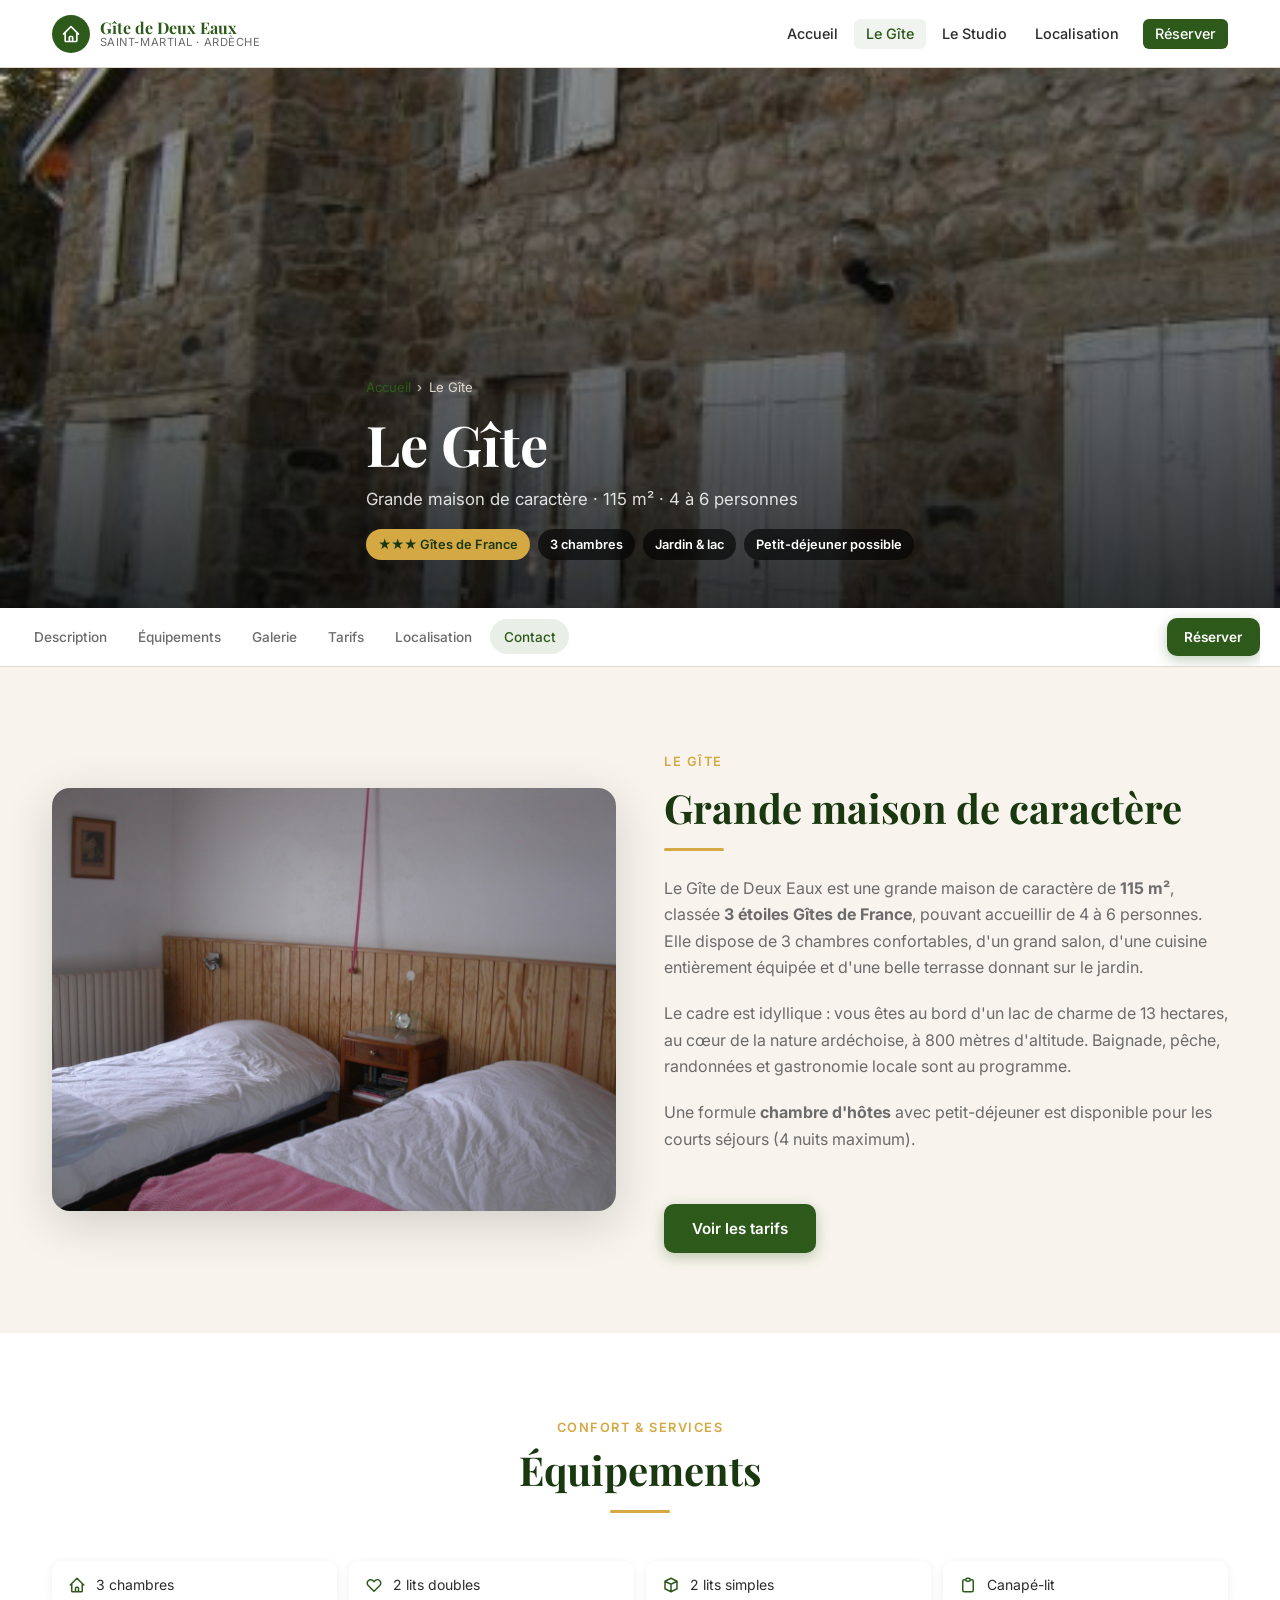
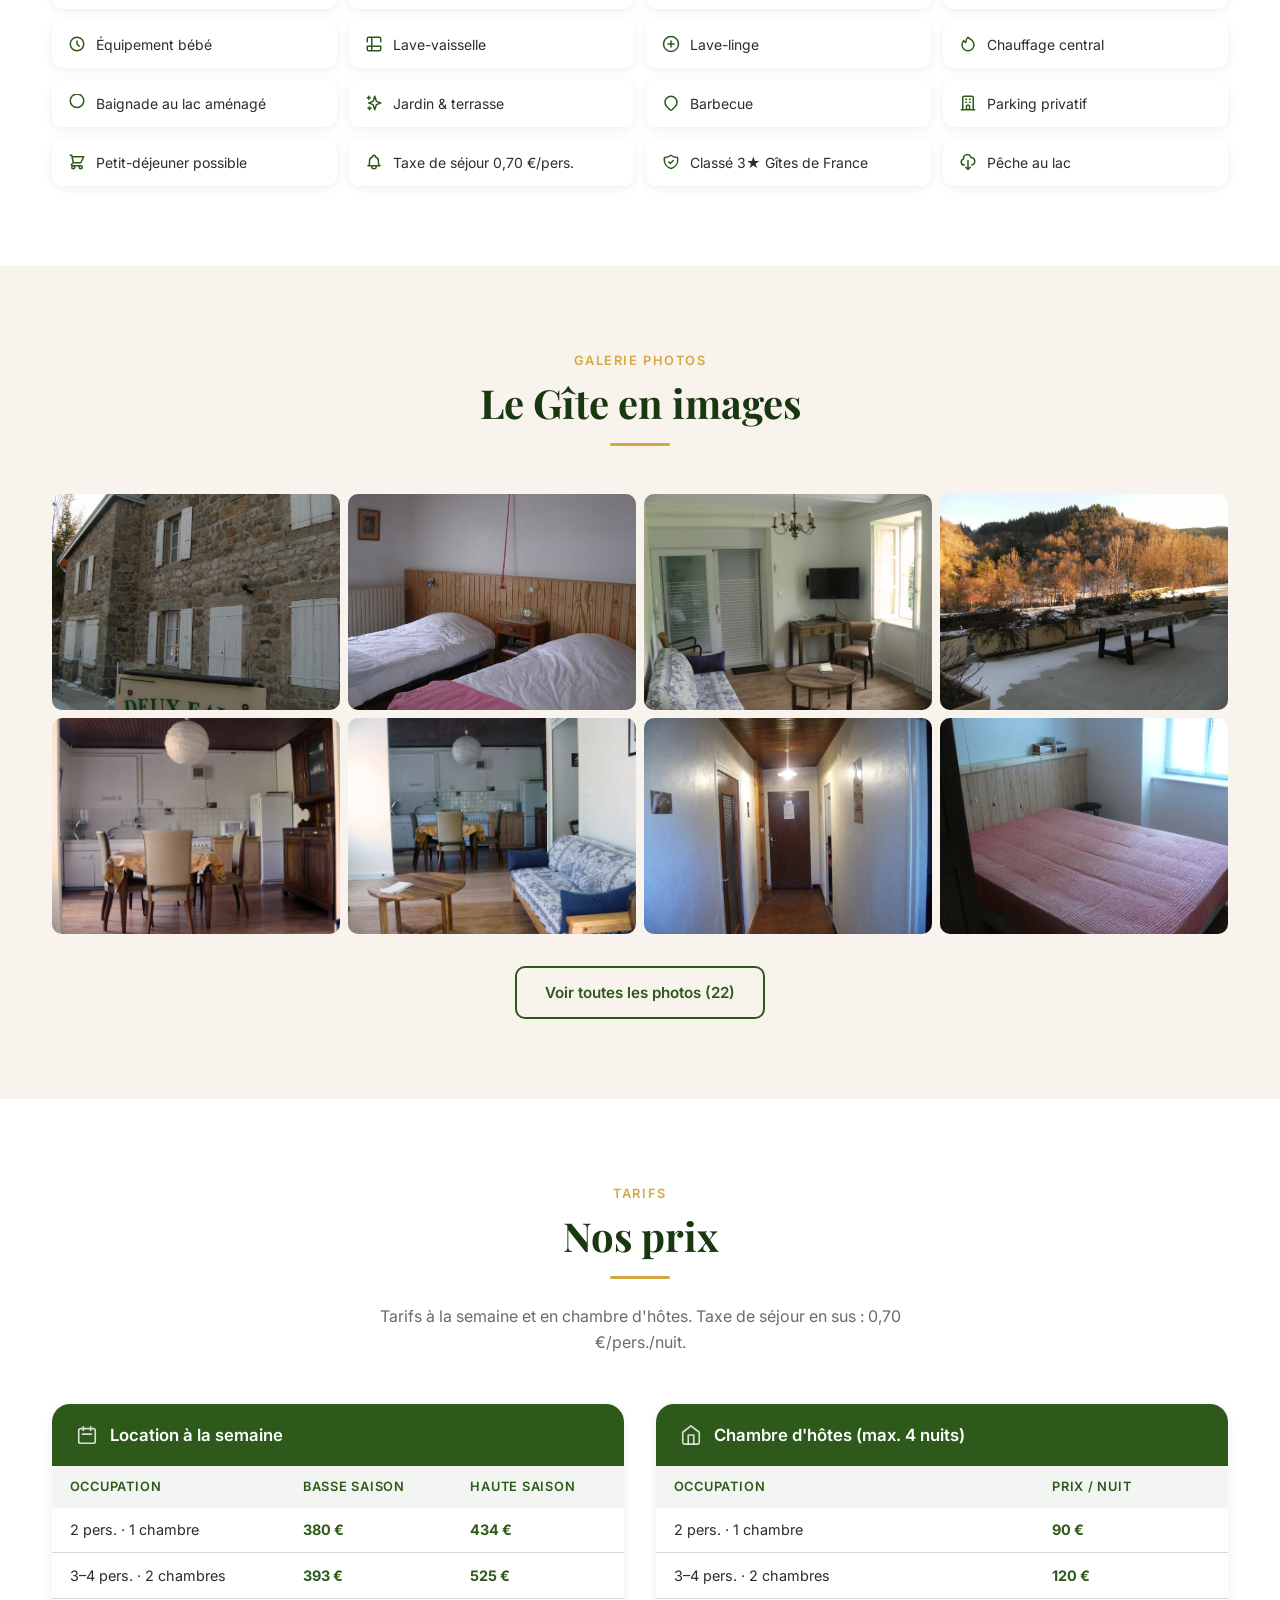
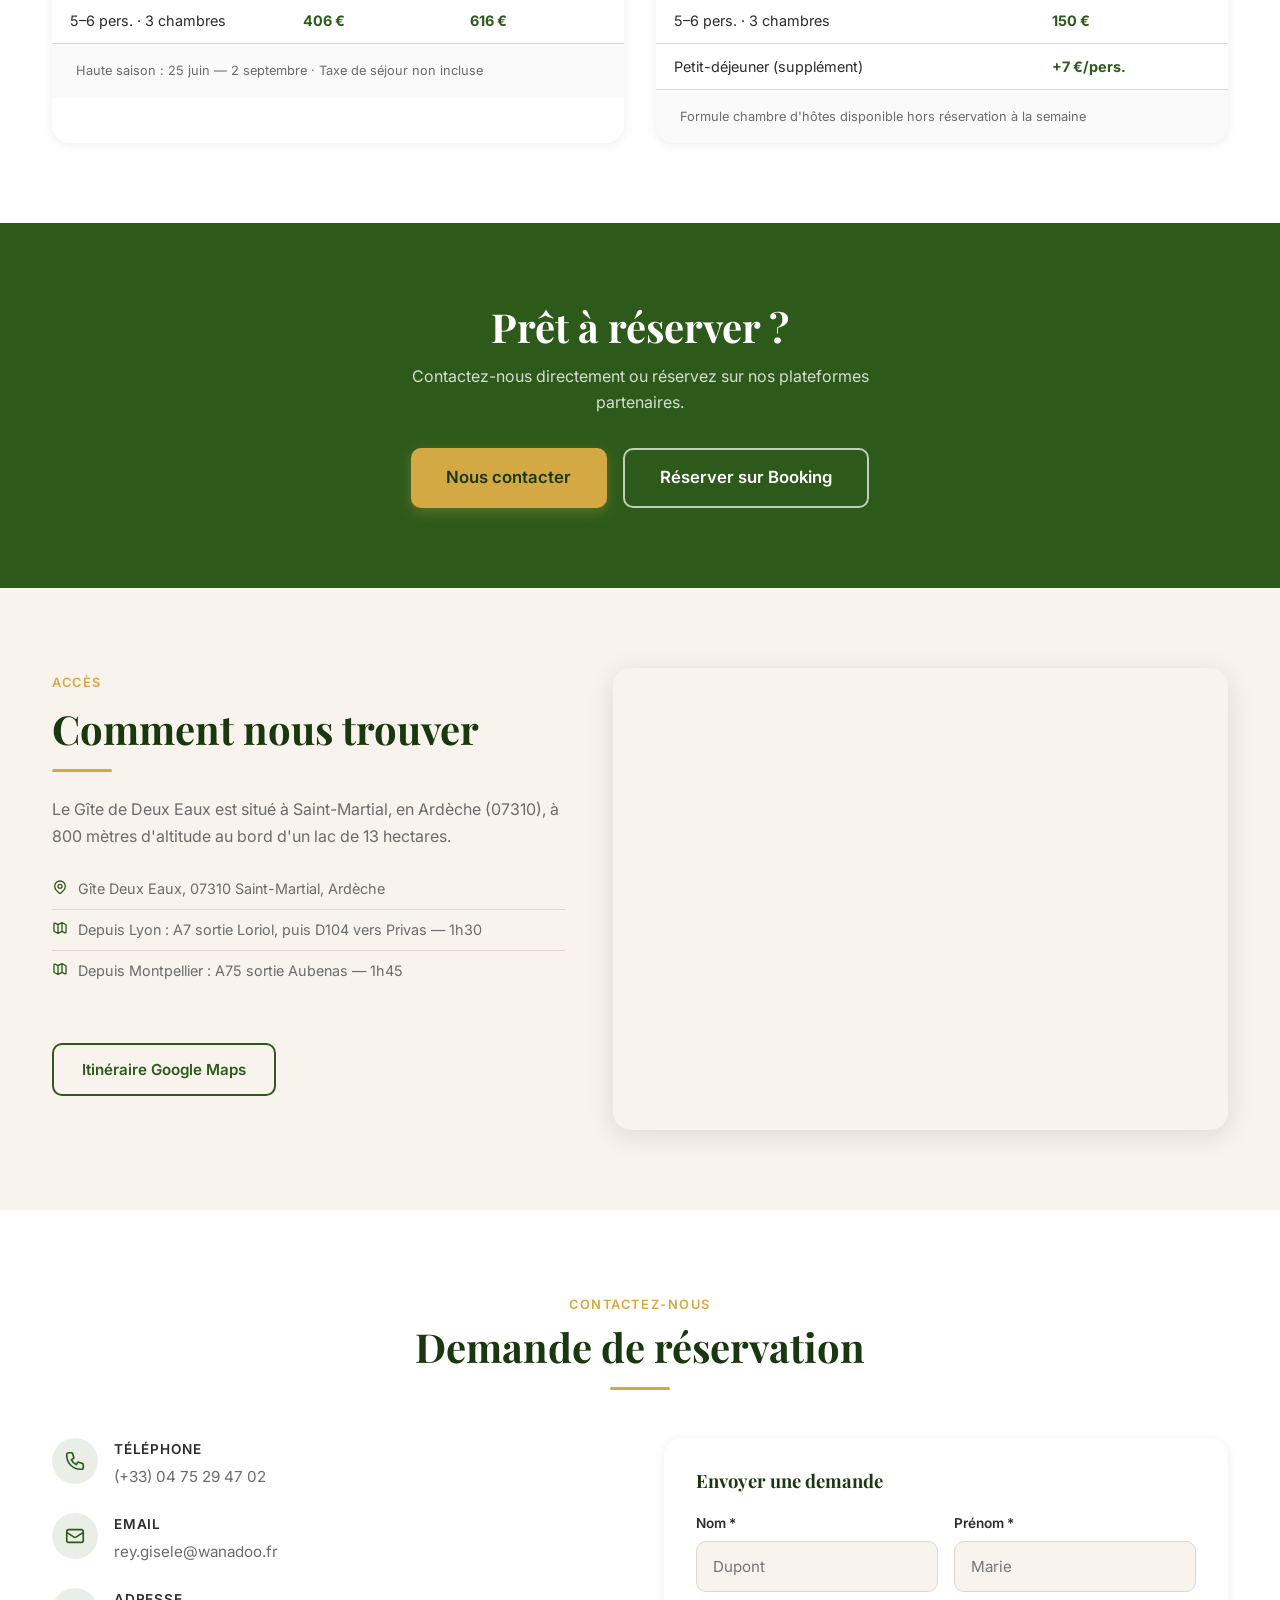
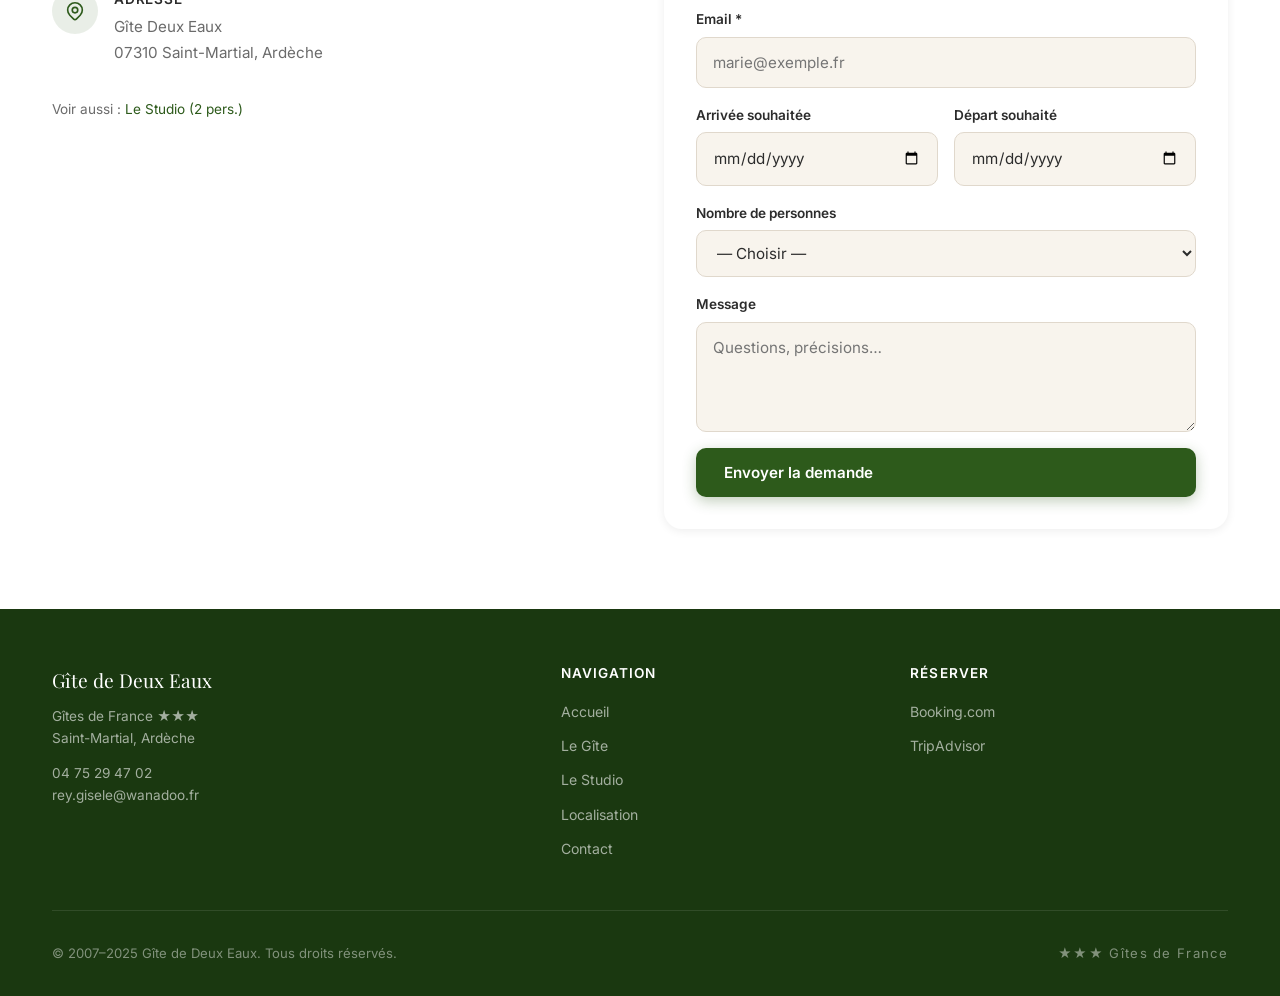
==== location-gite-ardeche-deux-eaux-maison.html @ cc35425b "ci" ====
<!DOCTYPE html>
<html lang="fr">
<head>
  <meta charset="UTF-8">
  <meta name="viewport" content="width=device-width, initial-scale=1.0">
  <title>Le Gîte — 115 m², 4 à 6 personnes · Gîte de Deux Eaux, Ardèche</title>
  <meta name="description" content="Gîte 3 étoiles de 115 m² pour 4 à 6 personnes à Saint-Martial en Ardèche. 3 chambres, cuisine équipée, jardin, lac idéal pour les loisirs. Location à la semaine ou en chambre d'hôtes.">
  <link rel="canonical" href="https://giteardeche-deuxeaux.com/location-gite-ardeche-deux-eaux-maison.html">
  <link rel="icon" href="gite.ico">

  <link rel="preconnect" href="https://fonts.googleapis.com">
  <link rel="preconnect" href="https://fonts.gstatic.com" crossorigin>
  <link href="https://fonts.googleapis.com/css2?family=Playfair+Display:ital,wght@0,400;0,700;1,400&family=Inter:wght@400;500;600&display=swap" rel="stylesheet">
  <link rel="stylesheet" href="css/main.css">

  <script async src="https://www.googletagmanager.com/gtag/js?id=UA-49040727-1"></script>
  <script>window.dataLayer=window.dataLayer||[];function gtag(){dataLayer.push(arguments);}gtag('js',new Date());gtag('config','UA-49040727-1');</script>
</head>
<body>

<!-- NAVIGATION -->
<nav class="nav" id="nav" role="navigation" aria-label="Navigation principale">
  <div class="container nav__inner">
    <a href="index.html" class="nav__logo" aria-label="Gîte de Deux Eaux — Accueil">
      <div class="nav__logo-mark" aria-hidden="true">
        <svg viewBox="0 0 24 24"><path d="M3 12l2-2m0 0l7-7 7 7M5 10v10a1 1 0 001 1h3m10-11l2 2m-2-2v10a1 1 0 01-1 1h-3m-6 0a1 1 0 001-1v-4a1 1 0 011-1h2a1 1 0 011 1v4a1 1 0 001 1m-6 0h6" stroke-linecap="round" stroke-linejoin="round"/></svg>
      </div>
      <div class="nav__logo-text">
        <span class="nav__logo-name">Gîte de Deux Eaux</span>
        <span class="nav__logo-sub">Saint-Martial · Ardèche</span>
      </div>
    </a>
    <ul class="nav__links" role="list">
      <li><a href="index.html">Accueil</a></li>
      <li><a href="location-gite-ardeche-deux-eaux-maison.html" class="active">Le Gîte</a></li>
      <li><a href="location-gite-ardeche-deux-eaux-studio.html">Le Studio</a></li>
      <li><a href="#localisation">Localisation</a></li>
      <li><a href="#contact" class="nav__book">Réserver</a></li>
    </ul>
    <button class="nav__burger" id="burger" aria-expanded="false" aria-controls="mobileMenu" aria-label="Ouvrir le menu">
      <span></span><span></span><span></span>
    </button>
  </div>
</nav>

<!-- Mobile menu -->
<div class="nav__mobile" id="mobileMenu" role="dialog" aria-label="Menu de navigation">
  <ul role="list">
    <li><a href="index.html">Accueil</a></li>
    <li><a href="location-gite-ardeche-deux-eaux-maison.html">Le Gîte (115 m²)</a></li>
    <li><a href="location-gite-ardeche-deux-eaux-studio.html">Le Studio (25 m²)</a></li>
    <li><a href="#localisation">Localisation</a></li>
    <li><a href="#contact" class="nav__book-mobile">Réserver / Contact</a></li>
  </ul>
</div>

<!-- HERO -->
<div class="prop-hero">
  <img src="img/maison/1.JPG" alt="Le Gîte de Deux Eaux — façade extérieure" width="1200" height="600">
  <div class="prop-hero__overlay">
    <div class="container prop-hero__content">
      <nav aria-label="Fil d'Ariane" class="breadcrumb">
        <a href="index.html">Accueil</a>
        <span aria-hidden="true">›</span>
        <span aria-current="page">Le Gîte</span>
      </nav>
      <h1>Le Gîte</h1>
      <p>Grande maison de caractère · 115 m² · 4 à 6 personnes</p>
      <div class="prop-hero__badges">
        <span class="tag tag--accent">&#x2605;&#x2605;&#x2605; Gîtes de France</span>
        <span class="tag">3 chambres</span>
        <span class="tag">Jardin &amp; lac</span>
        <span class="tag">Petit-déjeuner possible</span>
      </div>
    </div>
  </div>
</div>

<!-- PAGE NAV -->
<div class="page-nav-bar">
  <div class="container page-nav-bar__inner">
    <div class="page-nav-bar__links">
      <a href="#description">Description</a>
      <a href="#equipements">Équipements</a>
      <a href="#galerie">Galerie</a>
      <a href="#tarifs">Tarifs</a>
      <a href="#localisation">Localisation</a>
      <a href="#contact">Contact</a>
    </div>
    <a href="https://www.booking.com/hotel/fr/gite-deux-eaux.fr.html"
       target="_blank" rel="noopener noreferrer"
       class="btn btn--primary btn--sm" style="flex-shrink:0">Réserver</a>
  </div>
</div>

<!-- DESCRIPTION -->
<section class="section" id="description">
  <div class="container">
    <div class="intro__grid">
      <div class="intro__image fade-up">
        <img src="img/maison/2.JPG" alt="Salon du gîte" loading="lazy" width="600" height="450">
      </div>
      <div class="intro__text fade-up">
        <span class="eyebrow">Le Gîte</span>
        <h2>Grande maison de caractère</h2>
        <div class="separator"></div>
        <p>Le Gîte de Deux Eaux est une grande maison de caractère de <strong>115 m²</strong>, classée <strong>3 étoiles Gîtes de France</strong>, pouvant accueillir de 4 à 6 personnes. Elle dispose de 3 chambres confortables, d'un grand salon, d'une cuisine entièrement équipée et d'une belle terrasse donnant sur le jardin.</p>
        <p>Le cadre est idyllique : vous êtes au bord d'un lac de charme de 13 hectares, au cœur de la nature ardéchoise, à 800 mètres d'altitude. Baignade, pêche, randonnées et gastronomie locale sont au programme.</p>
        <p>Une formule <strong>chambre d'hôtes</strong> avec petit-déjeuner est disponible pour les courts séjours (4 nuits maximum).</p>
        <a href="#tarifs" class="btn btn--primary mt-md">Voir les tarifs</a>
      </div>
    </div>
  </div>
</section>

<!-- ÉQUIPEMENTS -->
<section class="section section--alt" id="equipements">
  <div class="container">
    <div class="section__header fade-up">
      <span class="eyebrow">Confort &amp; services</span>
      <h2>Équipements</h2>
      <div class="separator separator--center"></div>
    </div>

    <div class="amenities__grid">
      <div class="amenity fade-up">
        <svg viewBox="0 0 24 24"><path d="M3 12l2-2m0 0l7-7 7 7M5 10v10a1 1 0 001 1h3m10-11l2 2m-2-2v10a1 1 0 01-1 1h-3m-6 0a1 1 0 001-1v-4a1 1 0 011-1h2a1 1 0 011 1v4a1 1 0 001 1m-6 0h6" stroke-linecap="round" stroke-linejoin="round"/></svg>
        3 chambres
      </div>
      <div class="amenity fade-up">
        <svg viewBox="0 0 24 24"><path d="M4.318 6.318a4.5 4.5 0 000 6.364L12 20.364l7.682-7.682a4.5 4.5 0 00-6.364-6.364L12 7.636l-1.318-1.318a4.5 4.5 0 00-6.364 0z" stroke-linecap="round" stroke-linejoin="round"/></svg>
        2 lits doubles
      </div>
      <div class="amenity fade-up">
        <svg viewBox="0 0 24 24"><path d="M20 7l-8-4-8 4m16 0l-8 4m8-4v10l-8 4m0-10L4 7m8 4v10M4 7v10l8 4" stroke-linecap="round" stroke-linejoin="round"/></svg>
        2 lits simples
      </div>
      <div class="amenity fade-up">
        <svg viewBox="0 0 24 24"><path d="M9 5H7a2 2 0 00-2 2v12a2 2 0 002 2h10a2 2 0 002-2V7a2 2 0 00-2-2h-2M9 5a2 2 0 002 2h2a2 2 0 002-2M9 5a2 2 0 012-2h2a2 2 0 012 2" stroke-linecap="round" stroke-linejoin="round"/></svg>
        Canapé-lit
      </div>
      <div class="amenity fade-up">
        <svg viewBox="0 0 24 24"><path d="M12 8v4l3 3m6-3a9 9 0 11-18 0 9 9 0 0118 0z" stroke-linecap="round" stroke-linejoin="round"/></svg>
        Équipement bébé
      </div>
      <div class="amenity fade-up">
        <svg viewBox="0 0 24 24"><path d="M9 3H5a2 2 0 00-2 2v4m6-6h10a2 2 0 012 2v4M9 3v18m0 0h10a2 2 0 002-2v-4M9 21H5a2 2 0 01-2-2v-4m0 0h18" stroke-linecap="round" stroke-linejoin="round"/></svg>
        Lave-vaisselle
      </div>
      <div class="amenity fade-up">
        <svg viewBox="0 0 24 24"><circle cx="12" cy="12" r="10" stroke-linecap="round" stroke-linejoin="round"/><path d="M8 12h8M12 8v8" stroke-linecap="round" stroke-linejoin="round"/></svg>
        Lave-linge
      </div>
      <div class="amenity fade-up">
        <svg viewBox="0 0 24 24"><path d="M17.657 18.657A8 8 0 016.343 7.343S7 9 9 10c0-2 .5-5 2.986-7C14 5 16.09 5.777 17.656 7.343A7.975 7.975 0 0120 13a7.975 7.975 0 01-2.343 5.657z" stroke-linecap="round" stroke-linejoin="round"/></svg>
        Chauffage central
      </div>
      <div class="amenity fade-up">
        <svg viewBox="0 0 24 24"><path d="M3 9a9 9 0 0118 0M3 9c0 5 4 9 9 9s9-4 9-9" stroke-linecap="round" stroke-linejoin="round"/></svg>
        Baignade au lac aménagé
      </div>
      <div class="amenity fade-up">
        <svg viewBox="0 0 24 24"><path d="M5 3v4M3 5h4M6 17v4m-2-2h4m5-16l2.286 6.857L21 12l-5.714 2.143L13 21l-2.286-6.857L5 12l5.714-2.143L13 3z" stroke-linecap="round" stroke-linejoin="round"/></svg>
        Jardin &amp; terrasse
      </div>
      <div class="amenity fade-up">
        <svg viewBox="0 0 24 24"><path d="M17.657 16.657L13.414 20.9a1.998 1.998 0 01-2.827 0l-4.244-4.243a8 8 0 1111.314 0z" stroke-linecap="round" stroke-linejoin="round"/></svg>
        Barbecue
      </div>
      <div class="amenity fade-up">
        <svg viewBox="0 0 24 24"><path d="M19 21V5a2 2 0 00-2-2H7a2 2 0 00-2 2v16m14 0h2m-2 0h-5m-9 0H3m2 0h5M9 7h1m-1 4h1m4-4h1m-1 4h1m-5 10v-5a1 1 0 011-1h2a1 1 0 011 1v5m-4 0h4" stroke-linecap="round" stroke-linejoin="round"/></svg>
        Parking privatif
      </div>
      <div class="amenity fade-up">
        <svg viewBox="0 0 24 24"><path d="M3 3h2l.4 2M7 13h10l4-8H5.4M7 13L5.4 5M7 13l-2.293 2.293c-.63.63-.184 1.707.707 1.707H17m0 0a2 2 0 100 4 2 2 0 000-4zm-8 2a2 2 0 11-4 0 2 2 0 014 0z" stroke-linecap="round" stroke-linejoin="round"/></svg>
        Petit-déjeuner possible
      </div>
      <div class="amenity fade-up">
        <svg viewBox="0 0 24 24"><path d="M15 17h5l-1.405-1.405A2.032 2.032 0 0118 14.158V11a6.002 6.002 0 00-4-5.659V5a2 2 0 10-4 0v.341C7.67 6.165 6 8.388 6 11v3.159c0 .538-.214 1.055-.595 1.436L4 17h5m6 0v1a3 3 0 11-6 0v-1m6 0H9" stroke-linecap="round" stroke-linejoin="round"/></svg>
        Taxe de séjour 0,70 €/pers.
      </div>
      <div class="amenity fade-up">
        <svg viewBox="0 0 24 24"><path d="M9 12l2 2 4-4m5.618-4.016A11.955 11.955 0 0112 2.944a11.955 11.955 0 01-8.618 3.04A12.02 12.02 0 003 9c0 5.591 3.824 10.29 9 11.622 5.176-1.332 9-6.03 9-11.622 0-1.042-.133-2.052-.382-3.016z" stroke-linecap="round" stroke-linejoin="round"/></svg>
        Classé 3&#x2605; Gîtes de France
      </div>
      <div class="amenity fade-up">
        <svg viewBox="0 0 24 24"><path d="M7 16a4 4 0 01-.88-7.903A5 5 0 1115.9 6L16 6a5 5 0 011 9.9M9 19l3 3m0 0l3-3m-3 3V10" stroke-linecap="round" stroke-linejoin="round"/></svg>
        Pêche au lac
      </div>
    </div>
  </div>
</section>

<!-- GALERIE -->
<section class="section" id="galerie">
  <div class="container">
    <div class="section__header fade-up">
      <span class="eyebrow">Galerie photos</span>
      <h2>Le Gîte en images</h2>
      <div class="separator separator--center"></div>
    </div>

    <div class="gallery__grid">
      <div class="gallery__item fade-up" data-full="img/maison/1.JPG">
        <img src="img/maison/1.JPG" alt="Façade extérieure du gîte" loading="lazy" width="400" height="300">
        <div class="gallery__item-icon"><svg viewBox="0 0 24 24"><path d="M21 21l-6-6m2-5a7 7 0 11-14 0 7 7 0 0114 0zM10 7v3m0 0v3m0-3h3m-3 0H7" stroke-linecap="round" stroke-linejoin="round"/></svg></div>
      </div>
      <div class="gallery__item fade-up" data-full="img/maison/2.JPG">
        <img src="img/maison/2.JPG" alt="Salon principal" loading="lazy" width="400" height="300">
        <div class="gallery__item-icon"><svg viewBox="0 0 24 24"><path d="M21 21l-6-6m2-5a7 7 0 11-14 0 7 7 0 0114 0zM10 7v3m0 0v3m0-3h3m-3 0H7" stroke-linecap="round" stroke-linejoin="round"/></svg></div>
      </div>
      <div class="gallery__item fade-up" data-full="img/maison/3.JPG">
        <img src="img/maison/3.JPG" alt="Cuisine équipée" loading="lazy" width="400" height="300">
        <div class="gallery__item-icon"><svg viewBox="0 0 24 24"><path d="M21 21l-6-6m2-5a7 7 0 11-14 0 7 7 0 0114 0zM10 7v3m0 0v3m0-3h3m-3 0H7" stroke-linecap="round" stroke-linejoin="round"/></svg></div>
      </div>
      <div class="gallery__item fade-up" data-full="img/maison/4.JPG">
        <img src="img/maison/4.JPG" alt="Chambre double" loading="lazy" width="400" height="300">
        <div class="gallery__item-icon"><svg viewBox="0 0 24 24"><path d="M21 21l-6-6m2-5a7 7 0 11-14 0 7 7 0 0114 0zM10 7v3m0 0v3m0-3h3m-3 0H7" stroke-linecap="round" stroke-linejoin="round"/></svg></div>
      </div>
      <div class="gallery__item fade-up" data-full="img/maison/5.JPG">
        <img src="img/maison/5.JPG" alt="Salle de bain" loading="lazy" width="400" height="300">
        <div class="gallery__item-icon"><svg viewBox="0 0 24 24"><path d="M21 21l-6-6m2-5a7 7 0 11-14 0 7 7 0 0114 0zM10 7v3m0 0v3m0-3h3m-3 0H7" stroke-linecap="round" stroke-linejoin="round"/></svg></div>
      </div>
      <div class="gallery__item fade-up" data-full="img/maison/6.JPG">
        <img src="img/maison/6.JPG" alt="Terrasse et jardin" loading="lazy" width="400" height="300">
        <div class="gallery__item-icon"><svg viewBox="0 0 24 24"><path d="M21 21l-6-6m2-5a7 7 0 11-14 0 7 7 0 0114 0zM10 7v3m0 0v3m0-3h3m-3 0H7" stroke-linecap="round" stroke-linejoin="round"/></svg></div>
      </div>
      <div class="gallery__item fade-up" data-full="img/maison/7.JPG">
        <img src="img/maison/7.JPG" alt="Vue du lac depuis le gîte" loading="lazy" width="400" height="300">
        <div class="gallery__item-icon"><svg viewBox="0 0 24 24"><path d="M21 21l-6-6m2-5a7 7 0 11-14 0 7 7 0 0114 0zM10 7v3m0 0v3m0-3h3m-3 0H7" stroke-linecap="round" stroke-linejoin="round"/></svg></div>
      </div>
      <div class="gallery__item fade-up" data-full="img/maison/8.JPG">
        <img src="img/maison/8.JPG" alt="Chambre enfants" loading="lazy" width="400" height="300">
        <div class="gallery__item-icon"><svg viewBox="0 0 24 24"><path d="M21 21l-6-6m2-5a7 7 0 11-14 0 7 7 0 0114 0zM10 7v3m0 0v3m0-3h3m-3 0H7" stroke-linecap="round" stroke-linejoin="round"/></svg></div>
      </div>

      <!-- Photos supplémentaires (masquées au départ) -->
      <div class="gallery__hidden">
        <div class="gallery__item" data-full="img/maison/9.JPG">
          <img src="img/maison/9.JPG" alt="Gîte vue arrière" loading="lazy" width="400" height="300">
          <div class="gallery__item-icon"><svg viewBox="0 0 24 24"><path d="M21 21l-6-6m2-5a7 7 0 11-14 0 7 7 0 0114 0zM10 7v3m0 0v3m0-3h3m-3 0H7" stroke-linecap="round" stroke-linejoin="round"/></svg></div>
        </div>
        <div class="gallery__item" data-full="img/maison/10.JPG">
          <img src="img/maison/10.JPG" alt="Entrée du gîte" loading="lazy" width="400" height="300">
          <div class="gallery__item-icon"><svg viewBox="0 0 24 24"><path d="M21 21l-6-6m2-5a7 7 0 11-14 0 7 7 0 0114 0zM10 7v3m0 0v3m0-3h3m-3 0H7" stroke-linecap="round" stroke-linejoin="round"/></svg></div>
        </div>
        <div class="gallery__item" data-full="img/maison/11.JPG">
          <img src="img/maison/11.JPG" alt="Jardin" loading="lazy" width="400" height="300">
          <div class="gallery__item-icon"><svg viewBox="0 0 24 24"><path d="M21 21l-6-6m2-5a7 7 0 11-14 0 7 7 0 0114 0zM10 7v3m0 0v3m0-3h3m-3 0H7" stroke-linecap="round" stroke-linejoin="round"/></svg></div>
        </div>
        <div class="gallery__item" data-full="img/maison/12.JPG">
          <img src="img/maison/12.JPG" alt="Lac privé" loading="lazy" width="400" height="300">
          <div class="gallery__item-icon"><svg viewBox="0 0 24 24"><path d="M21 21l-6-6m2-5a7 7 0 11-14 0 7 7 0 0114 0zM10 7v3m0 0v3m0-3h3m-3 0H7" stroke-linecap="round" stroke-linejoin="round"/></svg></div>
        </div>
        <div class="gallery__item" data-full="img/maison/13.JPG">
          <img src="img/maison/13.JPG" alt="Vue panoramique" loading="lazy" width="400" height="300">
          <div class="gallery__item-icon"><svg viewBox="0 0 24 24"><path d="M21 21l-6-6m2-5a7 7 0 11-14 0 7 7 0 0114 0zM10 7v3m0 0v3m0-3h3m-3 0H7" stroke-linecap="round" stroke-linejoin="round"/></svg></div>
        </div>
        <div class="gallery__item" data-full="img/maison/14.JPG">
          <img src="img/maison/14.JPG" alt="Barbecue" loading="lazy" width="400" height="300">
          <div class="gallery__item-icon"><svg viewBox="0 0 24 24"><path d="M21 21l-6-6m2-5a7 7 0 11-14 0 7 7 0 0114 0zM10 7v3m0 0v3m0-3h3m-3 0H7" stroke-linecap="round" stroke-linejoin="round"/></svg></div>
        </div>
      </div>
    </div>

    <div class="gallery__more">
      <button id="galleryMore" class="btn btn--outline-dark">Voir toutes les photos (22)</button>
    </div>
  </div>
</section>

<!-- Lightbox -->
<div class="lightbox" id="lightbox" role="dialog" aria-modal="true" aria-label="Galerie photos">
  <div class="lightbox__inner">
    <img class="lightbox__img" src="" alt="" width="900" height="600">
    <p class="lightbox__caption"></p>
  </div>
  <button class="lightbox__close" aria-label="Fermer">
    <svg viewBox="0 0 24 24"><path d="M6 18L18 6M6 6l12 12" stroke-linecap="round" stroke-linejoin="round"/></svg>
  </button>
  <button class="lightbox__prev" aria-label="Photo précédente">
    <svg viewBox="0 0 24 24"><path d="M15 19l-7-7 7-7" stroke-linecap="round" stroke-linejoin="round"/></svg>
  </button>
  <button class="lightbox__next" aria-label="Photo suivante">
    <svg viewBox="0 0 24 24"><path d="M9 5l7 7-7 7" stroke-linecap="round" stroke-linejoin="round"/></svg>
  </button>
</div>

<!-- TARIFS -->
<section class="section section--alt" id="tarifs">
  <div class="container">
    <div class="section__header fade-up">
      <span class="eyebrow">Tarifs</span>
      <h2>Nos prix</h2>
      <div class="separator separator--center"></div>
      <p>Tarifs à la semaine et en chambre d'hôtes. Taxe de séjour en sus : 0,70 €/pers./nuit.</p>
    </div>

    <div class="pricing__wrap">

      <!-- Location semaine -->
      <div class="pricing-card fade-up">
        <div class="pricing-card__header">
          <svg viewBox="0 0 24 24"><path d="M8 7V3m8 4V3m-9 8h10M5 21h14a2 2 0 002-2V7a2 2 0 00-2-2H5a2 2 0 00-2 2v12a2 2 0 002 2z" stroke-linecap="round" stroke-linejoin="round"/></svg>
          <h3>Location à la semaine</h3>
        </div>
        <table class="pricing-card__table">
          <thead>
            <tr>
              <th>Occupation</th>
              <th>Basse saison</th>
              <th>Haute saison</th>
            </tr>
          </thead>
          <tbody>
            <tr>
              <td>2 pers. · 1 chambre</td>
              <td class="price">380 €</td>
              <td class="price">434 €</td>
            </tr>
            <tr>
              <td>3–4 pers. · 2 chambres</td>
              <td class="price">393 €</td>
              <td class="price">525 €</td>
            </tr>
            <tr>
              <td>5–6 pers. · 3 chambres</td>
              <td class="price">406 €</td>
              <td class="price">616 €</td>
            </tr>
          </tbody>
        </table>
        <p class="pricing-note">
          Haute saison : 25 juin — 2 septembre · Taxe de séjour non incluse
        </p>
      </div>

      <!-- Chambre d'hôtes -->
      <div class="pricing-card fade-up">
        <div class="pricing-card__header">
          <svg viewBox="0 0 24 24"><path d="M3 9l9-7 9 7v11a2 2 0 01-2 2H5a2 2 0 01-2-2V9z" stroke-linecap="round" stroke-linejoin="round"/><polyline points="9 22 9 12 15 12 15 22" stroke-linecap="round" stroke-linejoin="round"/></svg>
          <h3>Chambre d'hôtes (max. 4 nuits)</h3>
        </div>
        <table class="pricing-card__table">
          <thead>
            <tr>
              <th>Occupation</th>
              <th>Prix / nuit</th>
            </tr>
          </thead>
          <tbody>
            <tr>
              <td>2 pers. · 1 chambre</td>
              <td class="price">90 €</td>
            </tr>
            <tr>
              <td>3–4 pers. · 2 chambres</td>
              <td class="price">120 €</td>
            </tr>
            <tr>
              <td>5–6 pers. · 3 chambres</td>
              <td class="price">150 €</td>
            </tr>
            <tr>
              <td>Petit-déjeuner (supplément)</td>
              <td class="price">+7 €/pers.</td>
            </tr>
          </tbody>
        </table>
        <p class="pricing-note">
          Formule chambre d'hôtes disponible hors réservation à la semaine
        </p>
      </div>
    </div>
  </div>
</section>

<!-- BOOKING CTA -->
<div class="booking-cta">
  <div class="container">
    <h2>Prêt à réserver ?</h2>
    <p>Contactez-nous directement ou réservez sur nos plateformes partenaires.</p>
    <div class="booking-cta__actions">
      <a href="#contact" class="btn btn--accent btn--lg">Nous contacter</a>
      <a href="https://www.booking.com/hotel/fr/gite-deux-eaux.fr.html"
         target="_blank" rel="noopener noreferrer" class="btn btn--outline btn--lg">Réserver sur Booking</a>
    </div>
  </div>
</div>

<!-- LOCALISATION -->
<section class="section" id="localisation">
  <div class="container">
    <div class="location__grid">
      <div class="location__info fade-up">
        <span class="eyebrow">Accès</span>
        <h2>Comment nous trouver</h2>
        <div class="separator"></div>
        <p>Le Gîte de Deux Eaux est situé à Saint-Martial, en Ardèche (07310), à 800 mètres d'altitude au bord d'un lac de 13 hectares.</p>
        <ul class="location__list">
          <li>
            <svg viewBox="0 0 24 24"><path d="M17.657 16.657L13.414 20.9a1.998 1.998 0 01-2.827 0l-4.244-4.243a8 8 0 1111.314 0z" stroke-linecap="round" stroke-linejoin="round"/><path d="M15 11a3 3 0 11-6 0 3 3 0 016 0z" stroke-linecap="round" stroke-linejoin="round"/></svg>
            Gîte Deux Eaux, 07310 Saint-Martial, Ardèche
          </li>
          <li>
            <svg viewBox="0 0 24 24"><path d="M9 20l-5.447-2.724A1 1 0 013 16.382V5.618a1 1 0 011.447-.894L9 7m0 13l6-3m-6 3V7m6 10l4.553 2.276A1 1 0 0021 18.382V7.618a1 1 0 00-.553-.894L15 4m0 13V4m0 0L9 7" stroke-linecap="round" stroke-linejoin="round"/></svg>
            Depuis Lyon : A7 sortie Loriol, puis D104 vers Privas — 1h30
          </li>
          <li>
            <svg viewBox="0 0 24 24"><path d="M9 20l-5.447-2.724A1 1 0 013 16.382V5.618a1 1 0 011.447-.894L9 7m0 13l6-3m-6 3V7m6 10l4.553 2.276A1 1 0 0021 18.382V7.618a1 1 0 00-.553-.894L15 4m0 13V4m0 0L9 7" stroke-linecap="round" stroke-linejoin="round"/></svg>
            Depuis Montpellier : A75 sortie Aubenas — 1h45
          </li>
        </ul>
        <a href="https://www.google.fr/maps/place/Gite+Deux+eaux/@44.876793,4.299393,17z"
           target="_blank" rel="noopener noreferrer" class="btn btn--outline-dark mt-md">
          Itinéraire Google Maps
        </a>
      </div>
      <div class="location__map-wrap fade-up">
        <iframe
          title="Localisation Gîte de Deux Eaux"
          src="https://www.google.com/maps/embed?pb=!1m18!1m12!1m3!1d1400!2d4.299393!3d44.876793!2m3!1f0!2f0!3f0!3m2!1i1024!2i768!4f13.1!3m3!1m2!1s0x0%3A0x0!2sSaint-Martial!5e0!3m2!1sfr!2sfr!4v1"
          allowfullscreen loading="lazy" referrerpolicy="no-referrer-when-downgrade">
        </iframe>
      </div>
    </div>
  </div>
</section>

<!-- CONTACT -->
<section class="section section--alt" id="contact">
  <div class="container">
    <div class="section__header fade-up">
      <span class="eyebrow">Contactez-nous</span>
      <h2>Demande de réservation</h2>
      <div class="separator separator--center"></div>
    </div>
    <div class="contact__grid">
      <div class="contact-info fade-up">
        <div class="contact-item">
          <div class="contact-item__icon">
            <svg viewBox="0 0 24 24"><path d="M3 5a2 2 0 012-2h3.28a1 1 0 01.948.684l1.498 4.493a1 1 0 01-.502 1.21l-2.257 1.13a11.042 11.042 0 005.516 5.516l1.13-2.257a1 1 0 011.21-.502l4.493 1.498a1 1 0 01.684.949V19a2 2 0 01-2 2h-1C9.716 21 3 14.284 3 6V5z" stroke-linecap="round" stroke-linejoin="round"/></svg>
          </div>
          <div class="contact-item__text">
            <strong>Téléphone</strong>
            <a href="tel:+33475294702">(+33) 04 75 29 47 02</a>
          </div>
        </div>
        <div class="contact-item">
          <div class="contact-item__icon">
            <svg viewBox="0 0 24 24"><path d="M3 8l7.89 5.26a2 2 0 002.22 0L21 8M5 19h14a2 2 0 002-2V7a2 2 0 00-2-2H5a2 2 0 00-2 2v10a2 2 0 002 2z" stroke-linecap="round" stroke-linejoin="round"/></svg>
          </div>
          <div class="contact-item__text">
            <strong>Email</strong>
            <a href="mailto:rey.gisele@wanadoo.fr">rey.gisele@wanadoo.fr</a>
          </div>
        </div>
        <div class="contact-item">
          <div class="contact-item__icon">
            <svg viewBox="0 0 24 24"><path d="M17.657 16.657L13.414 20.9a1.998 1.998 0 01-2.827 0l-4.244-4.243a8 8 0 1111.314 0z" stroke-linecap="round" stroke-linejoin="round"/><path d="M15 11a3 3 0 11-6 0 3 3 0 016 0z" stroke-linecap="round" stroke-linejoin="round"/></svg>
          </div>
          <div class="contact-item__text">
            <strong>Adresse</strong>
            <span>Gîte Deux Eaux<br>07310 Saint-Martial, Ardèche</span>
          </div>
        </div>
        <p style="font-size:.85rem; color:var(--c-text-muted); margin-top:.5rem">
          Voir aussi : <a href="location-gite-ardeche-deux-eaux-studio.html" style="color:var(--c-primary)">Le Studio (2 pers.)</a>
        </p>
      </div>
      <div class="contact-form fade-up">
        <h3>Envoyer une demande</h3>
        <form id="contactForm" action="mailto:rey.gisele@wanadoo.fr" novalidate>
          <div class="form-row form-row--2">
            <div class="form-group">
              <label for="nom">Nom *</label>
              <input type="text" id="nom" name="nom" required autocomplete="family-name" placeholder="Dupont">
            </div>
            <div class="form-group">
              <label for="prenom">Prénom *</label>
              <input type="text" id="prenom" name="prenom" required autocomplete="given-name" placeholder="Marie">
            </div>
          </div>
          <div class="form-row">
            <div class="form-group">
              <label for="email">Email *</label>
              <input type="email" id="email" name="email" required autocomplete="email" placeholder="marie@exemple.fr">
            </div>
          </div>
          <div class="form-row form-row--2">
            <div class="form-group">
              <label for="arrivee">Arrivée souhaitée</label>
              <input type="date" id="arrivee" name="arrivee">
            </div>
            <div class="form-group">
              <label for="depart">Départ souhaité</label>
              <input type="date" id="depart" name="depart">
            </div>
          </div>
          <div class="form-row">
            <div class="form-group">
              <label for="personnes">Nombre de personnes</label>
              <select id="personnes" name="personnes">
                <option value="">— Choisir —</option>
                <option>2</option><option>3</option><option>4</option>
                <option>5</option><option>6</option>
              </select>
            </div>
          </div>
          <div class="form-row">
            <div class="form-group">
              <label for="message">Message</label>
              <textarea id="message" name="message" placeholder="Questions, précisions…"></textarea>
            </div>
          </div>
          <button type="submit" class="btn btn--primary" style="width:100%">Envoyer la demande</button>
        </form>
      </div>
    </div>
  </div>
</section>

<!-- FOOTER -->
<footer class="footer" role="contentinfo">
  <div class="container">
    <div class="footer__grid">
      <div class="footer__brand">
        <span style="display:block; font-family:var(--font-heading); font-size:1.2rem; color:#fff; margin-bottom:.35rem">Gîte de Deux Eaux</span>
        <p>Gîtes de France &#x2605;&#x2605;&#x2605;<br>Saint-Martial, Ardèche</p>
        <p style="margin-top:.75rem">
          <a href="tel:+33475294702" style="color:rgba(255,255,255,.6)">04 75 29 47 02</a><br>
          <a href="mailto:rey.gisele@wanadoo.fr" style="color:rgba(255,255,255,.6)">rey.gisele@wanadoo.fr</a>
        </p>
      </div>
      <div class="footer__col">
        <h4>Navigation</h4>
        <ul>
          <li><a href="index.html">Accueil</a></li>
          <li><a href="location-gite-ardeche-deux-eaux-maison.html">Le Gîte</a></li>
          <li><a href="location-gite-ardeche-deux-eaux-studio.html">Le Studio</a></li>
          <li><a href="#localisation">Localisation</a></li>
          <li><a href="#contact">Contact</a></li>
        </ul>
      </div>
      <div class="footer__col">
        <h4>Réserver</h4>
        <ul>
          <li><a href="https://www.booking.com/hotel/fr/gite-deux-eaux.fr.html" target="_blank" rel="noopener noreferrer">Booking.com</a></li>
          <li><a href="https://www.tripadvisor.fr/VacationRentalReview-g551474-d6834698-Gite_de_Deux_Eaux-Ardeche_Rhone_Alpes.html" target="_blank" rel="noopener noreferrer">TripAdvisor</a></li>
        </ul>
      </div>
    </div>
    <div class="footer__bottom">
      <p>&copy; 2007–2025 Gîte de Deux Eaux. Tous droits réservés.</p>
      <p class="footer__stars">&#x2605;&#x2605;&#x2605; Gîtes de France</p>
    </div>
  </div>
</footer>

<button class="scroll-top" id="scrollTop" aria-label="Retour en haut de page">
  <svg viewBox="0 0 24 24"><path d="M5 15l7-7 7 7" stroke-linecap="round" stroke-linejoin="round"/></svg>
</button>

<script src="js/main.js"></script>
</body>
</html>
---- css/main.css ----
/* ============================================================
   GÎTE DE DEUX EAUX — Design System
   Mobile-first responsive, Ardèche nature theme
   ============================================================ */

/* ===== CUSTOM PROPERTIES ===== */
:root {
  --c-primary:       #2d5a1b;
  --c-primary-dark:  #1a3810;
  --c-primary-light: #3d7a26;
  --c-secondary:     #8b7355;
  --c-accent:        #d4a843;
  --c-accent-light:  #e8c469;
  --c-bg:            #f8f4ed;
  --c-bg-card:       #ffffff;
  --c-text:          #2c2c2c;
  --c-text-muted:    #6b6b6b;
  --c-border:        #e0d8cc;
  --c-overlay:       rgba(0, 0, 0, 0.45);

  --font-heading: 'Playfair Display', Georgia, 'Times New Roman', serif;
  --font-body:    'Inter', system-ui, -apple-system, sans-serif;

  --nav-h:      68px;
  --max-w:      1240px;
  --gap:        1.5rem;
  --r:          10px;
  --r-lg:       18px;
  --shadow-sm:  0 2px 10px rgba(0,0,0,.07);
  --shadow-md:  0 6px 28px rgba(0,0,0,.11);
  --shadow-lg:  0 12px 48px rgba(0,0,0,.16);
  --ease:       .3s ease;
}

/* ===== RESET ===== */
*, *::before, *::after { box-sizing: border-box; margin: 0; padding: 0; }
html { scroll-behavior: smooth; -webkit-text-size-adjust: 100%; }
body {
  font-family: var(--font-body);
  font-size: 1rem;
  line-height: 1.65;
  color: var(--c-text);
  background: var(--c-bg);
  overflow-x: hidden;
}
img, video { max-width: 100%; height: auto; display: block; }
a { color: inherit; text-decoration: none; }
ul { list-style: none; }
button { cursor: pointer; font: inherit; border: none; background: none; }
input, textarea, select { font: inherit; }

/* ===== TYPOGRAPHY ===== */
h1, h2, h3, h4, h5 {
  font-family: var(--font-heading);
  line-height: 1.2;
  color: var(--c-primary-dark);
}
h1 { font-size: clamp(2rem, 5vw, 3.5rem); }
h2 { font-size: clamp(1.6rem, 3.5vw, 2.5rem); }
h3 { font-size: clamp(1.2rem, 2.5vw, 1.6rem); }
h4 { font-size: 1.15rem; }
p { color: var(--c-text-muted); }

/* ===== LAYOUT ===== */
.container {
  max-width: var(--max-w);
  margin: 0 auto;
  padding: 0 1.25rem;
}
@media (min-width: 768px) { .container { padding: 0 2rem; } }

.section { padding: 5rem 0; }
.section--alt { background: var(--c-bg-card); }

.section__header {
  text-align: center;
  margin-bottom: 3rem;
}
.section__header .eyebrow {
  display: inline-block;
  font-size: .8rem;
  font-weight: 600;
  letter-spacing: .12em;
  text-transform: uppercase;
  color: var(--c-accent);
  margin-bottom: .5rem;
}
.section__header h2 { margin-bottom: .75rem; }
.section__header p { max-width: 540px; margin: 0 auto; }

/* ===== BUTTONS ===== */
.btn {
  display: inline-flex;
  align-items: center;
  gap: .5rem;
  padding: .75rem 1.75rem;
  border-radius: var(--r);
  font-weight: 600;
  font-size: .95rem;
  transition: background var(--ease), color var(--ease), transform var(--ease), box-shadow var(--ease);
  white-space: nowrap;
}
.btn:hover { transform: translateY(-2px); }
.btn--primary {
  background: var(--c-primary);
  color: #fff;
  box-shadow: 0 4px 14px rgba(45,90,27,.3);
}
.btn--primary:hover {
  background: var(--c-primary-dark);
  box-shadow: 0 6px 20px rgba(45,90,27,.4);
}
.btn--accent {
  background: var(--c-accent);
  color: var(--c-primary-dark);
  box-shadow: 0 4px 14px rgba(212,168,67,.3);
}
.btn--accent:hover {
  background: var(--c-accent-light);
  box-shadow: 0 6px 20px rgba(212,168,67,.4);
}
.btn--outline {
  background: transparent;
  color: #fff;
  border: 2px solid rgba(255,255,255,.7);
}
.btn--outline:hover {
  background: rgba(255,255,255,.15);
  border-color: #fff;
}
.btn--outline-dark {
  background: transparent;
  color: var(--c-primary);
  border: 2px solid var(--c-primary);
}
.btn--outline-dark:hover { background: var(--c-primary); color: #fff; }
.btn--lg { padding: .9rem 2.2rem; font-size: 1.05rem; }
.btn--sm { padding: .5rem 1.1rem; font-size: .85rem; }

/* ===== NAVIGATION ===== */
.nav {
  position: fixed;
  top: 0; left: 0; right: 0;
  height: var(--nav-h);
  background: rgba(255,255,255,.97);
  backdrop-filter: blur(12px);
  -webkit-backdrop-filter: blur(12px);
  border-bottom: 1px solid var(--c-border);
  z-index: 1000;
  transition: box-shadow var(--ease);
}
.nav.scrolled { box-shadow: var(--shadow-sm); }

.nav__inner {
  height: 100%;
  display: flex;
  align-items: center;
  justify-content: space-between;
  gap: 1rem;
}

.nav__logo {
  display: flex;
  align-items: center;
  gap: .6rem;
  color: var(--c-primary);
}
.nav__logo-mark {
  width: 38px; height: 38px;
  background: var(--c-primary);
  border-radius: 50%;
  display: flex;
  align-items: center;
  justify-content: center;
  flex-shrink: 0;
}
.nav__logo-mark svg { width: 20px; height: 20px; fill: none; stroke: #fff; stroke-width: 2; }
.nav__logo-text { line-height: 1.1; }
.nav__logo-name {
  display: block;
  font-family: var(--font-heading);
  font-size: 1rem;
  font-weight: 700;
  color: var(--c-primary);
}
.nav__logo-sub {
  display: block;
  font-size: .7rem;
  color: var(--c-text-muted);
  letter-spacing: .05em;
  text-transform: uppercase;
}

.nav__links {
  display: none;
  align-items: center;
  gap: .25rem;
}
@media (min-width: 860px) { .nav__links { display: flex; } }

.nav__links a {
  position: relative;
  padding: .4rem .75rem;
  font-size: .9rem;
  font-weight: 500;
  color: var(--c-text);
  border-radius: 6px;
  transition: color var(--ease), background var(--ease);
}
.nav__links a:hover, .nav__links a.active {
  color: var(--c-primary);
  background: rgba(45,90,27,.07);
}
.nav__links .nav__book {
  background: var(--c-primary);
  color: #fff;
  margin-left: .5rem;
}
.nav__links .nav__book:hover {
  background: var(--c-primary-dark);
  color: #fff;
}

.nav__burger {
  display: flex;
  flex-direction: column;
  gap: 5px;
  padding: 8px;
  border-radius: 6px;
  transition: background var(--ease);
}
.nav__burger:hover { background: rgba(0,0,0,.05); }
@media (min-width: 860px) { .nav__burger { display: none; } }

.nav__burger span {
  display: block;
  width: 22px; height: 2px;
  background: var(--c-text);
  border-radius: 2px;
  transition: transform var(--ease), opacity var(--ease);
}
.nav__burger[aria-expanded="true"] span:nth-child(1) { transform: rotate(45deg) translate(5px, 5px); }
.nav__burger[aria-expanded="true"] span:nth-child(2) { opacity: 0; transform: scaleX(0); }
.nav__burger[aria-expanded="true"] span:nth-child(3) { transform: rotate(-45deg) translate(5px, -5px); }

.nav__mobile {
  position: fixed;
  top: var(--nav-h); left: 0; right: 0;
  background: #fff;
  border-bottom: 1px solid var(--c-border);
  box-shadow: var(--shadow-md);
  padding: 1.25rem;
  transform: translateY(-110%);
  opacity: 0;
  transition: transform .35s ease, opacity .35s ease;
  z-index: 998;
}
.nav__mobile.open {
  transform: translateY(0);
  opacity: 1;
}
.nav__mobile a {
  display: flex;
  align-items: center;
  padding: .85rem 0;
  font-size: 1.05rem;
  font-weight: 500;
  border-bottom: 1px solid var(--c-border);
  color: var(--c-text);
  transition: color var(--ease);
}
.nav__mobile a:hover { color: var(--c-primary); }
.nav__mobile a:last-child { border-bottom: none; padding-top: 1rem; }
.nav__mobile .nav__book-mobile {
  margin-top: .5rem;
  justify-content: center;
  background: var(--c-primary);
  color: #fff;
  border-radius: var(--r);
  border-bottom: none !important;
  padding: .85rem 1rem;
}

/* ===== HERO ===== */
.hero {
  position: relative;
  height: 100svh;
  min-height: 560px;
  max-height: 900px;
  overflow: hidden;
  margin-top: 0;
  padding-top: var(--nav-h);
  display: flex;
  align-items: flex-end;
}

.hero__slides {
  position: absolute;
  inset: 0;
}
.hero__slide {
  position: absolute;
  inset: 0;
  background-size: cover;
  background-position: center;
  opacity: 0;
  transition: opacity 1.2s ease;
}
.hero__slide.active { opacity: 1; }

.hero__overlay {
  position: absolute;
  inset: 0;
  background: linear-gradient(
    to top,
    rgba(0,0,0,.7) 0%,
    rgba(0,0,0,.3) 50%,
    rgba(0,0,0,.1) 100%
  );
}

.hero__content {
  position: relative;
  z-index: 2;
  padding: 3rem 1.25rem 4rem;
  color: #fff;
}
@media (min-width: 768px) { .hero__content { padding: 3rem 2rem 5rem; } }

.hero__badge {
  display: inline-flex;
  align-items: center;
  gap: .4rem;
  background: var(--c-accent);
  color: var(--c-primary-dark);
  font-size: .8rem;
  font-weight: 700;
  letter-spacing: .06em;
  text-transform: uppercase;
  padding: .3rem .8rem;
  border-radius: 20px;
  margin-bottom: 1rem;
}

.hero__content h1 {
  color: #fff;
  margin-bottom: .75rem;
  text-shadow: 0 2px 12px rgba(0,0,0,.3);
}

.hero__content p {
  font-size: clamp(1rem, 2vw, 1.2rem);
  color: rgba(255,255,255,.88);
  margin-bottom: 2rem;
  max-width: 520px;
}

.hero__actions { display: flex; gap: 1rem; flex-wrap: wrap; }

.hero__dots {
  position: absolute;
  bottom: 2rem;
  right: 2rem;
  z-index: 3;
  display: flex;
  gap: .5rem;
}
.hero__dot {
  width: 8px; height: 8px;
  border-radius: 50%;
  background: rgba(255,255,255,.4);
  border: none;
  transition: background var(--ease), transform var(--ease);
  padding: 0;
}
.hero__dot.active {
  background: #fff;
  transform: scale(1.3);
}

/* ===== FEATURES BAR ===== */
.features-bar {
  background: var(--c-primary);
  color: #fff;
  padding: 1.5rem 0;
}
.features-bar__grid {
  display: grid;
  grid-template-columns: repeat(2, 1fr);
  gap: 1rem;
}
@media (min-width: 540px) { .features-bar__grid { grid-template-columns: repeat(4, 1fr); } }

.feature-item {
  display: flex;
  flex-direction: column;
  align-items: center;
  text-align: center;
  gap: .4rem;
}
.feature-item__icon {
  width: 40px; height: 40px;
  background: rgba(255,255,255,.12);
  border-radius: 50%;
  display: flex;
  align-items: center;
  justify-content: center;
}
.feature-item__icon svg { width: 20px; height: 20px; stroke: #fff; fill: none; stroke-width: 1.8; }
.feature-item strong {
  display: block;
  font-size: .9rem;
  color: #fff;
}
.feature-item span {
  font-size: .75rem;
  color: rgba(255,255,255,.7);
}

/* ===== INTRO ===== */
.intro__grid {
  display: grid;
  gap: 3rem;
  align-items: center;
}
@media (min-width: 860px) {
  .intro__grid { grid-template-columns: 1fr 1fr; }
}
.intro__image {
  position: relative;
  border-radius: var(--r-lg);
  overflow: hidden;
  aspect-ratio: 4/3;
  box-shadow: var(--shadow-lg);
}
.intro__image img {
  width: 100%;
  height: 100%;
  object-fit: cover;
  transition: transform .8s ease;
}
.intro__image:hover img { transform: scale(1.04); }
.intro__badge {
  position: absolute;
  bottom: 1.25rem; left: 1.25rem;
  background: var(--c-accent);
  color: var(--c-primary-dark);
  font-size: .75rem;
  font-weight: 700;
  padding: .4rem .9rem;
  border-radius: 20px;
  text-transform: uppercase;
  letter-spacing: .06em;
}
.intro__text .eyebrow {
  display: inline-block;
  font-size: .8rem;
  font-weight: 600;
  letter-spacing: .12em;
  text-transform: uppercase;
  color: var(--c-accent);
  margin-bottom: .75rem;
}
.intro__text h2 { margin-bottom: 1rem; }
.intro__text p { margin-bottom: 1.25rem; }
.intro__stats {
  display: flex;
  gap: 2rem;
  margin-top: 2rem;
  padding-top: 2rem;
  border-top: 1px solid var(--c-border);
}
.intro__stat strong {
  display: block;
  font-family: var(--font-heading);
  font-size: 1.8rem;
  color: var(--c-primary);
}
.intro__stat span {
  font-size: .8rem;
  color: var(--c-text-muted);
  text-transform: uppercase;
  letter-spacing: .06em;
}

/* ===== PROPERTIES ===== */
.properties__grid {
  display: grid;
  gap: 2rem;
}
@media (min-width: 640px) { .properties__grid { grid-template-columns: repeat(2, 1fr); } }

.prop-card {
  background: var(--c-bg-card);
  border-radius: var(--r-lg);
  overflow: hidden;
  box-shadow: var(--shadow-sm);
  transition: transform var(--ease), box-shadow var(--ease);
  display: flex;
  flex-direction: column;
}
.prop-card:hover { transform: translateY(-6px); box-shadow: var(--shadow-lg); }

.prop-card__img {
  position: relative;
  aspect-ratio: 3/2;
  overflow: hidden;
}
.prop-card__img img {
  width: 100%; height: 100%;
  object-fit: cover;
  transition: transform .7s ease;
}
.prop-card:hover .prop-card__img img { transform: scale(1.06); }

.prop-card__tags {
  position: absolute;
  top: 1rem; left: 1rem;
  display: flex;
  gap: .4rem;
}
.tag {
  background: rgba(0,0,0,.6);
  backdrop-filter: blur(6px);
  color: #fff;
  font-size: .72rem;
  font-weight: 600;
  padding: .25rem .6rem;
  border-radius: 20px;
}
.tag--accent { background: var(--c-accent); color: var(--c-primary-dark); }

.prop-card__body {
  padding: 1.5rem;
  flex: 1;
  display: flex;
  flex-direction: column;
}
.prop-card__body h3 { margin-bottom: .5rem; }
.prop-card__body p { margin-bottom: 1.25rem; font-size: .9rem; flex: 1; }

.prop-card__meta {
  display: flex;
  gap: 1.25rem;
  margin-bottom: 1.25rem;
  padding-bottom: 1.25rem;
  border-bottom: 1px solid var(--c-border);
}
.prop-meta-item {
  display: flex;
  align-items: center;
  gap: .35rem;
  font-size: .82rem;
  color: var(--c-text-muted);
}
.prop-meta-item svg { width: 16px; height: 16px; stroke: var(--c-secondary); fill: none; stroke-width: 2; }

.prop-card__price {
  margin-bottom: 1.25rem;
  font-size: .85rem;
  color: var(--c-text-muted);
}
.prop-card__price strong {
  font-family: var(--font-heading);
  font-size: 1.4rem;
  color: var(--c-primary);
}

/* ===== GALLERY ===== */
.gallery__grid {
  display: grid;
  grid-template-columns: repeat(2, 1fr);
  gap: .5rem;
}
@media (min-width: 540px) { .gallery__grid { grid-template-columns: repeat(3, 1fr); } }
@media (min-width: 860px) { .gallery__grid { grid-template-columns: repeat(4, 1fr); } }

.gallery__item {
  position: relative;
  aspect-ratio: 4/3;
  overflow: hidden;
  border-radius: var(--r);
  cursor: pointer;
}
.gallery__item img {
  width: 100%; height: 100%;
  object-fit: cover;
  transition: transform .6s ease;
}
.gallery__item:hover img { transform: scale(1.08); }
.gallery__item::after {
  content: '';
  position: absolute;
  inset: 0;
  background: rgba(0,0,0,0);
  transition: background var(--ease);
}
.gallery__item:hover::after { background: rgba(0,0,0,.2); }
.gallery__item-icon {
  position: absolute;
  inset: 0;
  display: flex;
  align-items: center;
  justify-content: center;
  z-index: 1;
  opacity: 0;
  transition: opacity var(--ease);
}
.gallery__item:hover .gallery__item-icon { opacity: 1; }
.gallery__item-icon svg { width: 36px; height: 36px; stroke: #fff; fill: none; stroke-width: 1.5; }

/* Gallery load-more */
.gallery__hidden { display: none; }
.gallery__hidden.shown { display: contents; }
.gallery__more { text-align: center; margin-top: 2rem; }

/* ===== LIGHTBOX ===== */
.lightbox {
  display: none;
  position: fixed;
  inset: 0;
  z-index: 2000;
  background: rgba(0,0,0,.92);
  align-items: center;
  justify-content: center;
  padding: 1rem;
}
.lightbox.open { display: flex; animation: lbIn .25s ease; }
@keyframes lbIn { from { opacity: 0; } to { opacity: 1; } }

.lightbox__inner {
  position: relative;
  max-width: 90vw;
  max-height: 90vh;
  display: flex;
  flex-direction: column;
  align-items: center;
}
.lightbox__img {
  max-width: 90vw;
  max-height: 80vh;
  object-fit: contain;
  border-radius: var(--r);
  box-shadow: var(--shadow-lg);
}
.lightbox__caption {
  color: rgba(255,255,255,.7);
  font-size: .85rem;
  margin-top: .75rem;
}
.lightbox__close {
  position: fixed;
  top: 1.25rem; right: 1.25rem;
  width: 44px; height: 44px;
  border-radius: 50%;
  background: rgba(255,255,255,.1);
  color: #fff;
  display: flex;
  align-items: center;
  justify-content: center;
  transition: background var(--ease);
  font-size: 1.4rem;
  line-height: 1;
}
.lightbox__close:hover { background: rgba(255,255,255,.2); }
.lightbox__prev, .lightbox__next {
  position: fixed;
  top: 50%; transform: translateY(-50%);
  width: 48px; height: 48px;
  border-radius: 50%;
  background: rgba(255,255,255,.1);
  color: #fff;
  display: flex;
  align-items: center;
  justify-content: center;
  transition: background var(--ease);
}
.lightbox__prev { left: 1rem; }
.lightbox__next { right: 1rem; }
.lightbox__prev:hover, .lightbox__next:hover { background: rgba(255,255,255,.2); }
.lightbox__prev svg, .lightbox__next svg, .lightbox__close svg {
  width: 20px; height: 20px;
  stroke: #fff; fill: none; stroke-width: 2.5;
}

/* ===== PRICING ===== */
.pricing__wrap {
  display: grid;
  gap: 2rem;
}
@media (min-width: 860px) { .pricing__wrap { grid-template-columns: repeat(2, 1fr); } }

.pricing-card {
  background: var(--c-bg-card);
  border-radius: var(--r-lg);
  overflow: hidden;
  box-shadow: var(--shadow-sm);
}
.pricing-card__header {
  background: var(--c-primary);
  color: #fff;
  padding: 1.25rem 1.5rem;
  display: flex;
  align-items: center;
  gap: .75rem;
}
.pricing-card__header svg { width: 22px; height: 22px; stroke: rgba(255,255,255,.8); fill: none; stroke-width: 1.8; }
.pricing-card__header h3 {
  color: #fff;
  font-size: 1.05rem;
  font-family: var(--font-body);
  font-weight: 600;
}
.pricing-card__table {
  width: 100%;
  border-collapse: collapse;
}
.pricing-card__table th {
  background: rgba(45,90,27,.06);
  padding: .65rem 1.1rem;
  text-align: left;
  font-size: .8rem;
  font-weight: 600;
  text-transform: uppercase;
  letter-spacing: .06em;
  color: var(--c-primary);
}
.pricing-card__table td {
  padding: .65rem 1.1rem;
  font-size: .9rem;
  border-bottom: 1px solid var(--c-border);
  color: var(--c-text);
}
.pricing-card__table tr:last-child td { border-bottom: none; }
.pricing-card__table .price {
  font-weight: 700;
  color: var(--c-primary);
  white-space: nowrap;
}
.pricing-note {
  font-size: .8rem;
  color: var(--c-text-muted);
  padding: 1rem 1.5rem;
  background: rgba(0,0,0,.02);
  border-top: 1px solid var(--c-border);
}

/* ===== PROPERTY HERO ===== */
.prop-hero {
  position: relative;
  height: 60vh;
  min-height: 380px;
  max-height: 600px;
  overflow: hidden;
  margin-top: var(--nav-h);
}
.prop-hero img {
  width: 100%; height: 100%;
  object-fit: cover;
}
.prop-hero__overlay {
  position: absolute;
  inset: 0;
  background: linear-gradient(to top, rgba(0,0,0,.65) 0%, rgba(0,0,0,.15) 60%);
  display: flex;
  align-items: flex-end;
}
.prop-hero__content {
  color: #fff;
  padding: 2.5rem 1.25rem;
}
@media (min-width: 768px) { .prop-hero__content { padding: 3rem 2rem; } }
.prop-hero__content h1 { color: #fff; margin-bottom: .5rem; }
.prop-hero__content p { color: rgba(255,255,255,.85); font-size: 1.05rem; }
.prop-hero__badges { display: flex; gap: .5rem; flex-wrap: wrap; margin-top: 1rem; }
.prop-hero__badges .tag { font-size: .8rem; padding: .3rem .75rem; }

/* ===== DETAILS GRID ===== */
.details-grid {
  display: grid;
  grid-template-columns: repeat(2, 1fr);
  gap: 1rem;
}
@media (min-width: 540px) { .details-grid { grid-template-columns: repeat(3, 1fr); } }
@media (min-width: 860px) { .details-grid { grid-template-columns: repeat(4, 1fr); } }

.detail-item {
  background: var(--c-bg-card);
  border-radius: var(--r);
  padding: 1.1rem;
  display: flex;
  flex-direction: column;
  align-items: center;
  text-align: center;
  gap: .4rem;
  box-shadow: var(--shadow-sm);
  transition: transform var(--ease);
}
.detail-item:hover { transform: translateY(-3px); }
.detail-item__icon {
  width: 44px; height: 44px;
  background: rgba(45,90,27,.09);
  border-radius: 50%;
  display: flex;
  align-items: center;
  justify-content: center;
}
.detail-item__icon svg { width: 22px; height: 22px; stroke: var(--c-primary); fill: none; stroke-width: 1.8; }
.detail-item strong {
  font-size: .85rem;
  color: var(--c-text);
}
.detail-item span {
  font-size: .75rem;
  color: var(--c-text-muted);
}

/* ===== LOCATION / MAP ===== */
.location__grid {
  display: grid;
  gap: 3rem;
  align-items: start;
}
@media (min-width: 860px) { .location__grid { grid-template-columns: 1fr 1.2fr; } }

.location__info .eyebrow {
  display: inline-block;
  font-size: .8rem;
  font-weight: 600;
  letter-spacing: .12em;
  text-transform: uppercase;
  color: var(--c-accent);
  margin-bottom: .75rem;
}
.location__info h2 { margin-bottom: 1rem; }
.location__info p { margin-bottom: 1.25rem; }

.location__list { margin: 1.25rem 0; }
.location__list li {
  display: flex;
  align-items: flex-start;
  gap: .6rem;
  padding: .5rem 0;
  font-size: .9rem;
  color: var(--c-text-muted);
  border-bottom: 1px solid var(--c-border);
}
.location__list li:last-child { border-bottom: none; }
.location__list li svg { width: 16px; height: 16px; stroke: var(--c-primary); fill: none; stroke-width: 2; flex-shrink: 0; margin-top: 2px; }

.location__map-wrap {
  border-radius: var(--r-lg);
  overflow: hidden;
  box-shadow: var(--shadow-md);
  aspect-ratio: 4/3;
}
.location__map-wrap iframe {
  width: 100%;
  height: 100%;
  border: none;
}

/* ===== REVIEWS / PLATFORMS ===== */
.platforms__grid {
  display: grid;
  gap: 1.5rem;
}
@media (min-width: 540px) { .platforms__grid { grid-template-columns: repeat(2, 1fr); } }

.platform-card {
  background: var(--c-bg-card);
  border-radius: var(--r-lg);
  padding: 2rem 1.5rem;
  text-align: center;
  box-shadow: var(--shadow-sm);
  transition: transform var(--ease), box-shadow var(--ease);
  display: flex;
  flex-direction: column;
  align-items: center;
  gap: 1rem;
}
.platform-card:hover { transform: translateY(-5px); box-shadow: var(--shadow-md); }
.platform-card img { height: 36px; width: auto; object-fit: contain; }
.platform-card p { font-size: .9rem; }

/* ===== BOOKING CTA ===== */
.booking-cta {
  background: var(--c-primary);
  color: #fff;
  padding: 5rem 0;
  text-align: center;
}
.booking-cta h2 { color: #fff; margin-bottom: .75rem; }
.booking-cta p { color: rgba(255,255,255,.8); max-width: 480px; margin: 0 auto 2rem; }
.booking-cta__actions { display: flex; gap: 1rem; justify-content: center; flex-wrap: wrap; }

/* ===== CONTACT ===== */
.contact__grid {
  display: grid;
  gap: 3rem;
}
@media (min-width: 860px) { .contact__grid { grid-template-columns: 1fr 1fr; } }

.contact-info { display: flex; flex-direction: column; gap: 1.5rem; }
.contact-item {
  display: flex;
  gap: 1rem;
  align-items: flex-start;
}
.contact-item__icon {
  width: 46px; height: 46px;
  background: rgba(45,90,27,.1);
  border-radius: 50%;
  display: flex;
  align-items: center;
  justify-content: center;
  flex-shrink: 0;
}
.contact-item__icon svg { width: 22px; height: 22px; stroke: var(--c-primary); fill: none; stroke-width: 1.8; }
.contact-item__text strong {
  display: block;
  font-size: .85rem;
  font-weight: 600;
  color: var(--c-text);
  margin-bottom: .15rem;
  text-transform: uppercase;
  letter-spacing: .06em;
}
.contact-item__text a, .contact-item__text span {
  font-size: .95rem;
  color: var(--c-text-muted);
}
.contact-item__text a:hover { color: var(--c-primary); }

.contact-form { background: var(--c-bg-card); border-radius: var(--r-lg); padding: 2rem; box-shadow: var(--shadow-sm); }
.contact-form h3 { margin-bottom: 1.25rem; font-size: 1.15rem; }
.form-row { display: grid; gap: 1rem; margin-bottom: 1rem; }
@media (min-width: 480px) { .form-row--2 { grid-template-columns: 1fr 1fr; } }
.form-group { display: flex; flex-direction: column; gap: .4rem; }
.form-group label { font-size: .85rem; font-weight: 600; color: var(--c-text); }
.form-group input, .form-group textarea, .form-group select {
  padding: .75rem 1rem;
  border: 1.5px solid var(--c-border);
  border-radius: var(--r);
  background: var(--c-bg);
  color: var(--c-text);
  font-size: .95rem;
  transition: border-color var(--ease), box-shadow var(--ease);
  width: 100%;
}
.form-group input:focus, .form-group textarea:focus, .form-group select:focus {
  outline: none;
  border-color: var(--c-primary);
  box-shadow: 0 0 0 3px rgba(45,90,27,.12);
}
.form-group textarea { resize: vertical; min-height: 110px; }

/* ===== FOOTER ===== */
.footer {
  background: var(--c-primary-dark);
  color: rgba(255,255,255,.75);
  padding: 3.5rem 0 2rem;
}
.footer__grid {
  display: grid;
  gap: 2rem;
  margin-bottom: 3rem;
}
@media (min-width: 640px) { .footer__grid { grid-template-columns: 1.5fr 1fr 1fr; } }

.footer__brand .nav__logo-name {
  color: #fff;
  font-size: 1.2rem;
  display: block;
  margin-bottom: .35rem;
}
.footer__brand p { font-size: .85rem; color: rgba(255,255,255,.6); margin-top: .5rem; }

.footer__col h4 {
  color: #fff;
  font-size: .85rem;
  font-family: var(--font-body);
  font-weight: 600;
  text-transform: uppercase;
  letter-spacing: .08em;
  margin-bottom: 1rem;
}
.footer__col ul { display: flex; flex-direction: column; gap: .5rem; }
.footer__col a {
  font-size: .88rem;
  color: rgba(255,255,255,.6);
  transition: color var(--ease);
}
.footer__col a:hover { color: var(--c-accent); }

.footer__bottom {
  padding-top: 2rem;
  border-top: 1px solid rgba(255,255,255,.1);
  display: flex;
  flex-wrap: wrap;
  gap: 1rem;
  justify-content: space-between;
  align-items: center;
}
.footer__bottom p { font-size: .82rem; color: rgba(255,255,255,.45); }
.footer__stars { color: var(--c-accent); letter-spacing: .1em; font-size: .9rem; }

/* ===== AMENITIES ===== */
.amenities__grid {
  display: grid;
  grid-template-columns: repeat(2, 1fr);
  gap: .75rem;
}
@media (min-width: 540px) { .amenities__grid { grid-template-columns: repeat(3, 1fr); } }
@media (min-width: 860px) { .amenities__grid { grid-template-columns: repeat(4, 1fr); } }

.amenity {
  display: flex;
  align-items: center;
  gap: .6rem;
  padding: .75rem 1rem;
  background: var(--c-bg-card);
  border-radius: var(--r);
  font-size: .875rem;
  color: var(--c-text);
  box-shadow: var(--shadow-sm);
}
.amenity svg { width: 18px; height: 18px; stroke: var(--c-primary); fill: none; stroke-width: 2; flex-shrink: 0; }

/* ===== BREADCRUMB ===== */
.breadcrumb {
  padding: .75rem 0;
  font-size: .82rem;
  color: var(--c-text-muted);
  display: flex;
  align-items: center;
  gap: .4rem;
}
.breadcrumb a { color: var(--c-primary); }
.breadcrumb a:hover { text-decoration: underline; }
.breadcrumb span { color: var(--c-border); }

/* ===== SCROLL TO TOP ===== */
.scroll-top {
  position: fixed;
  bottom: 2rem; right: 2rem;
  width: 44px; height: 44px;
  border-radius: 50%;
  background: var(--c-primary);
  color: #fff;
  display: flex;
  align-items: center;
  justify-content: center;
  box-shadow: var(--shadow-md);
  z-index: 500;
  opacity: 0;
  pointer-events: none;
  transform: translateY(10px);
  transition: opacity var(--ease), transform var(--ease);
}
.scroll-top.visible { opacity: 1; pointer-events: auto; transform: none; }
.scroll-top:hover { background: var(--c-primary-dark); }
.scroll-top svg { width: 18px; height: 18px; stroke: #fff; fill: none; stroke-width: 2.5; }

/* ===== PAGE HEADER (property pages) ===== */
.page-nav-bar {
  background: var(--c-bg-card);
  border-bottom: 1px solid var(--c-border);
  position: sticky;
  top: var(--nav-h);
  z-index: 100;
}
.page-nav-bar__inner {
  display: flex;
  align-items: center;
  justify-content: space-between;
  gap: 1rem;
  padding: .6rem 0;
  overflow-x: auto;
}
.page-nav-bar__links {
  display: flex;
  gap: .25rem;
}
.page-nav-bar__links a {
  white-space: nowrap;
  padding: .4rem .85rem;
  border-radius: 20px;
  font-size: .85rem;
  font-weight: 500;
  color: var(--c-text-muted);
  transition: background var(--ease), color var(--ease);
}
.page-nav-bar__links a:hover, .page-nav-bar__links a.active {
  background: rgba(45,90,27,.1);
  color: var(--c-primary);
}

/* ===== UTILITIES ===== */
.text-center { text-align: center; }
.mt-sm { margin-top: 1rem; }
.mt-md { margin-top: 2rem; }
.mt-lg { margin-top: 3rem; }
.mb-sm { margin-bottom: 1rem; }
.mb-md { margin-bottom: 2rem; }
.sr-only {
  position: absolute; width: 1px; height: 1px;
  padding: 0; margin: -1px; overflow: hidden;
  clip: rect(0,0,0,0); white-space: nowrap; border: 0;
}

/* ===== ANIMATIONS ===== */
.fade-up {
  opacity: 0;
  transform: translateY(24px);
  transition: opacity .6s ease, transform .6s ease;
}
.fade-up.in-view { opacity: 1; transform: none; }
.fade-up:nth-child(2) { transition-delay: .1s; }
.fade-up:nth-child(3) { transition-delay: .2s; }
.fade-up:nth-child(4) { transition-delay: .3s; }

/* ===== SEPARATOR ===== */
.separator {
  width: 60px;
  height: 3px;
  background: var(--c-accent);
  border-radius: 2px;
  margin: 1rem 0 1.5rem;
}
.separator--center { margin: 1rem auto 1.5rem; }
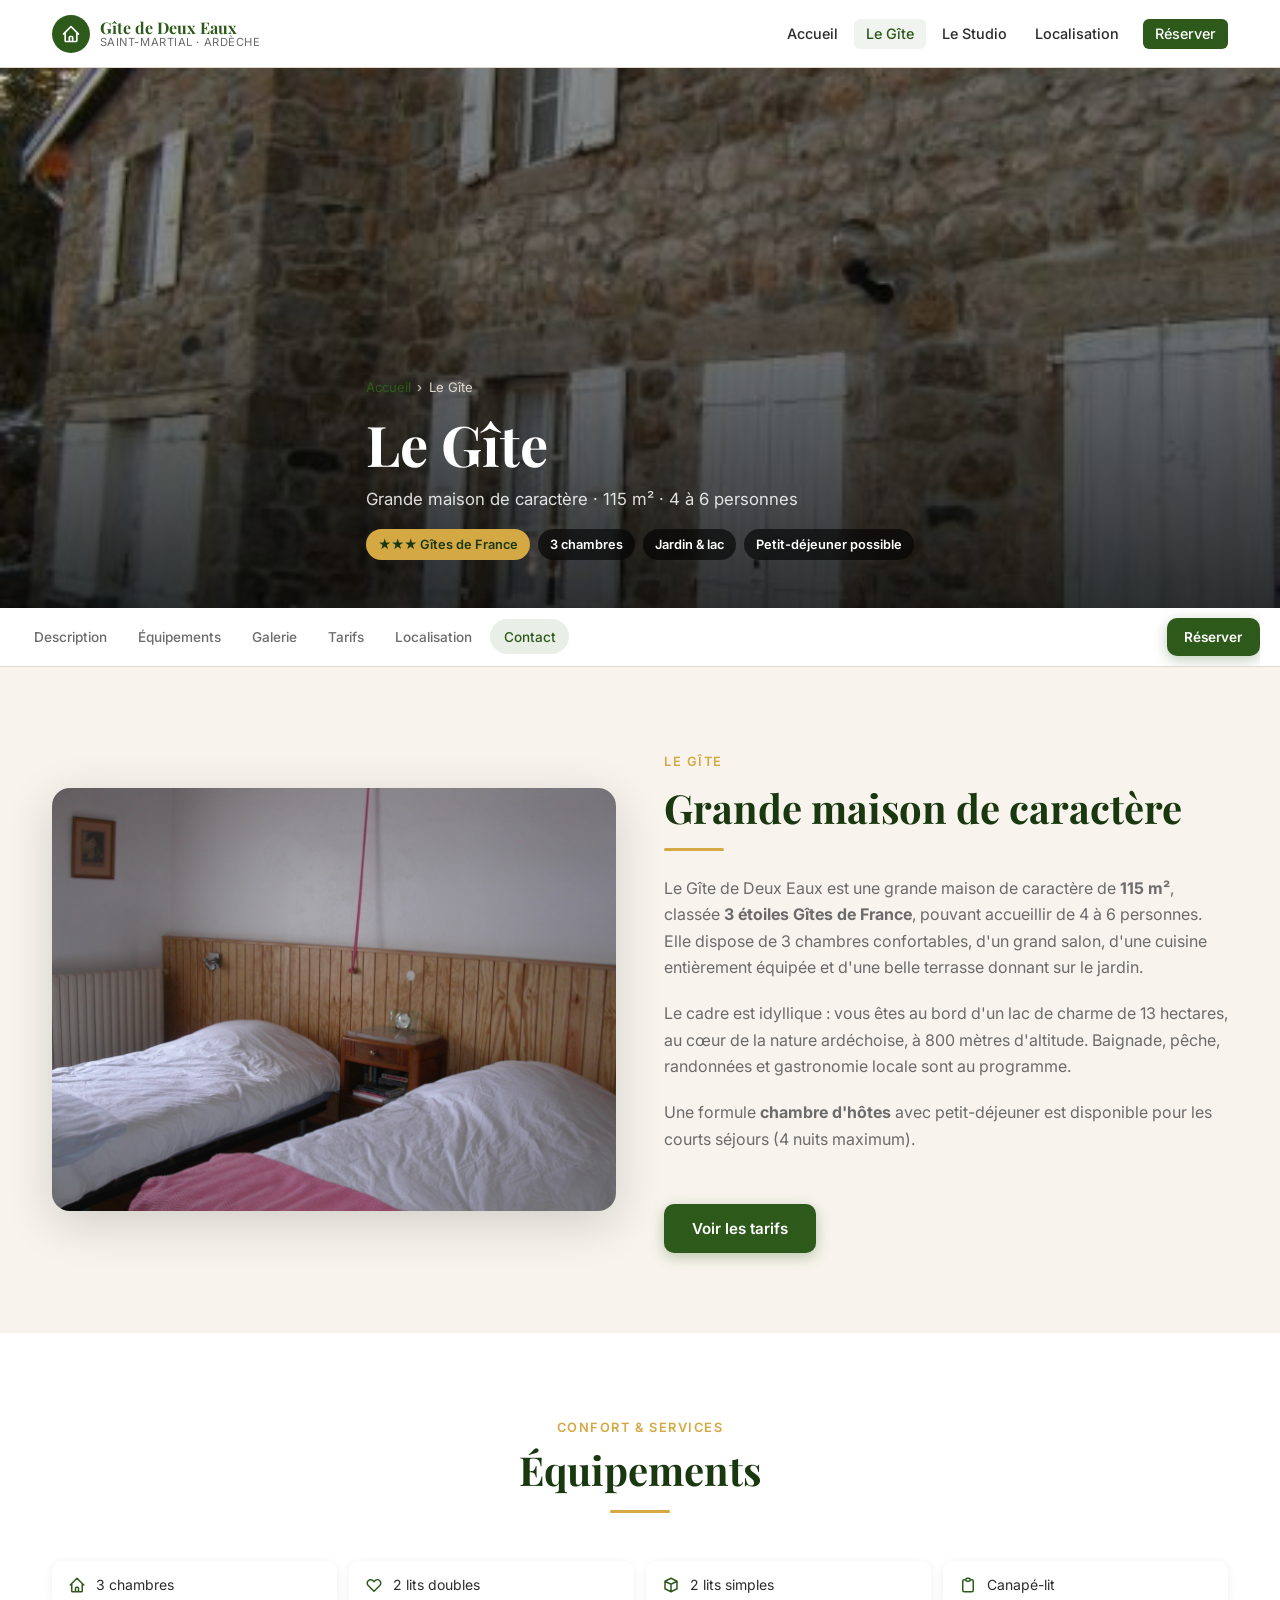
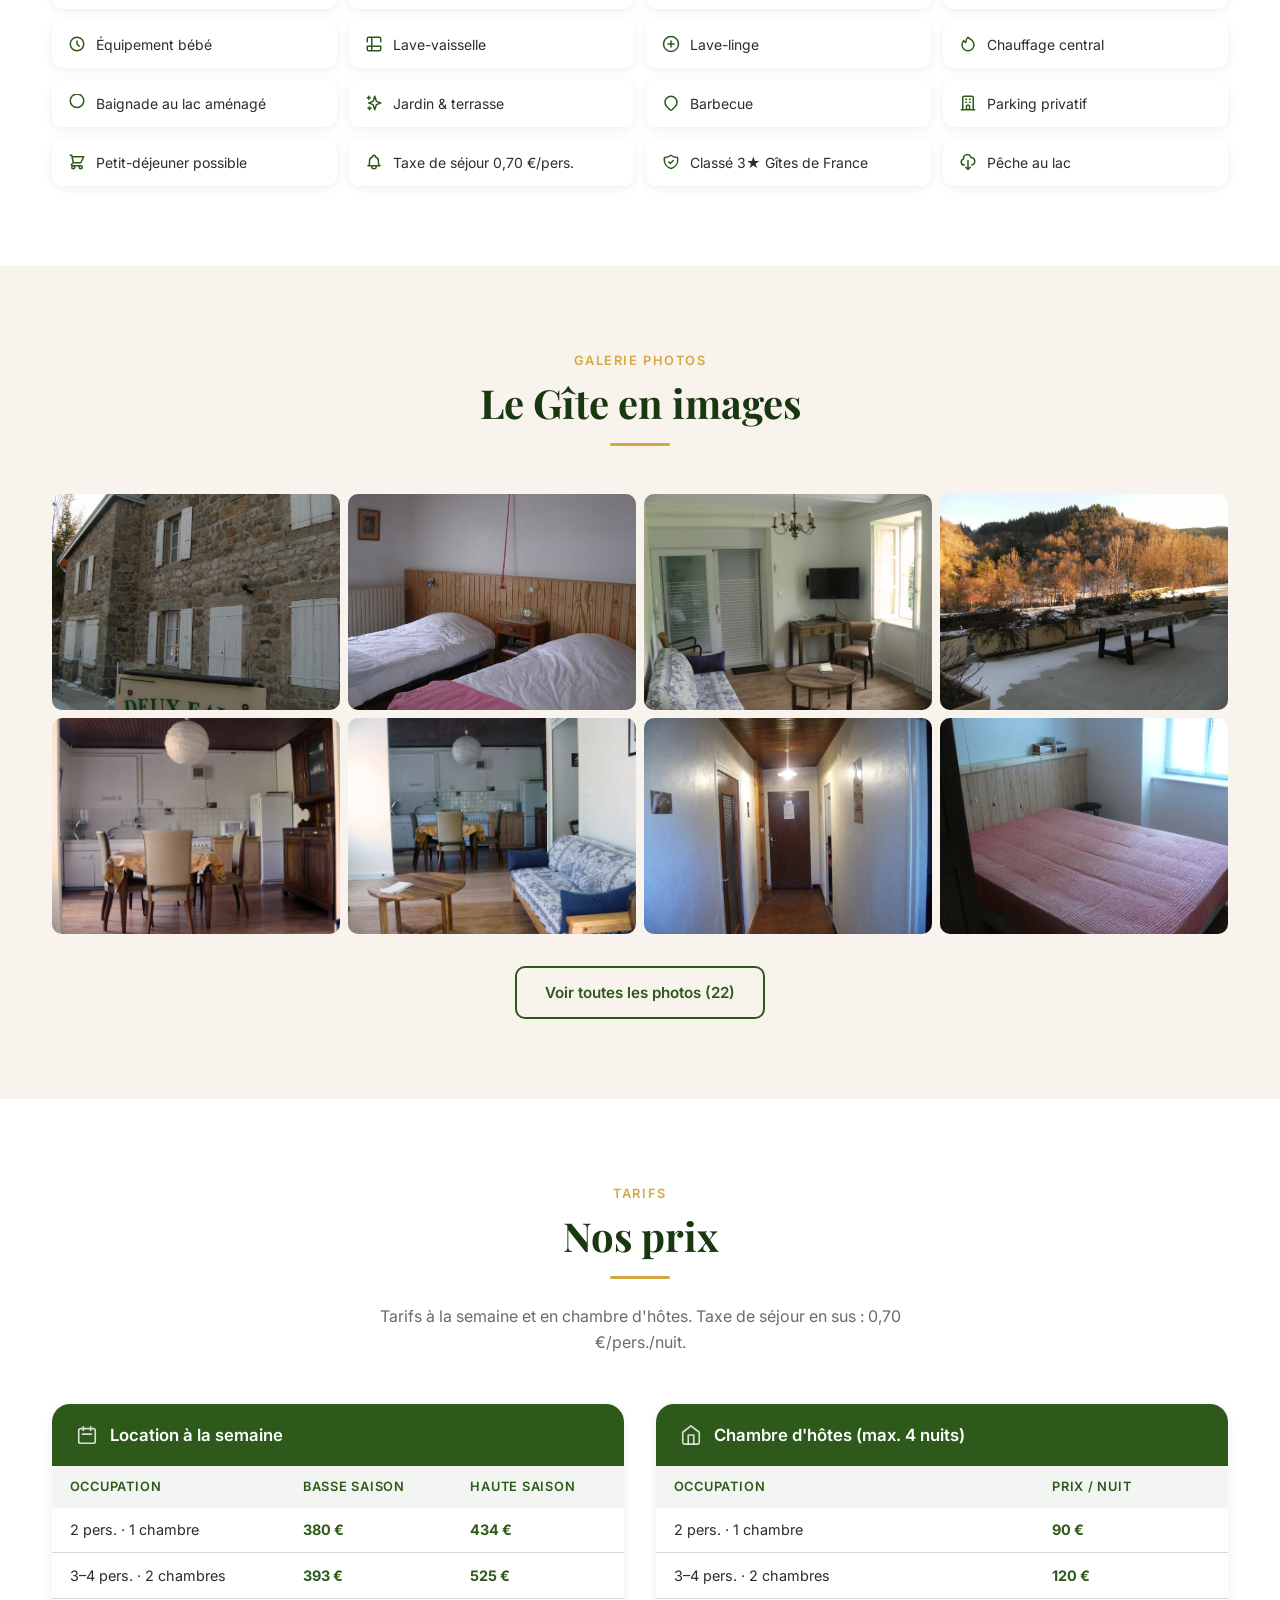
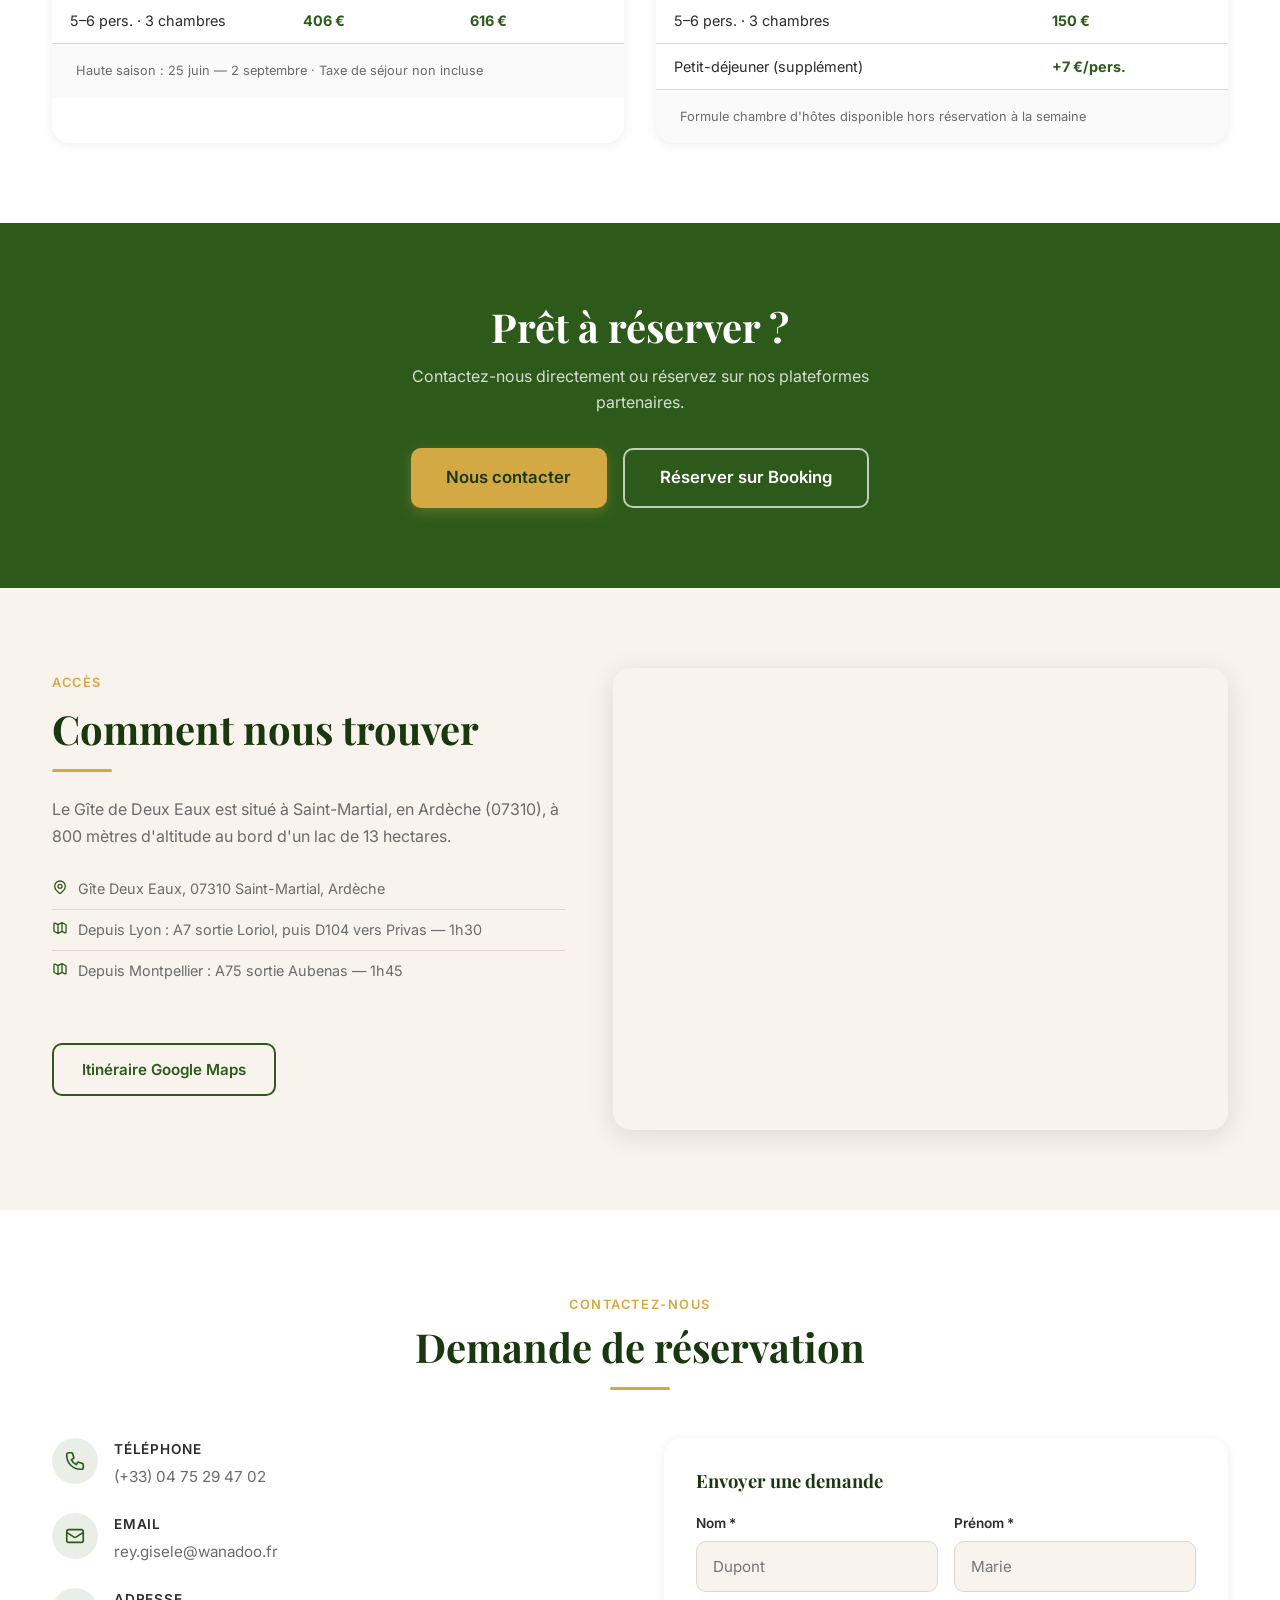
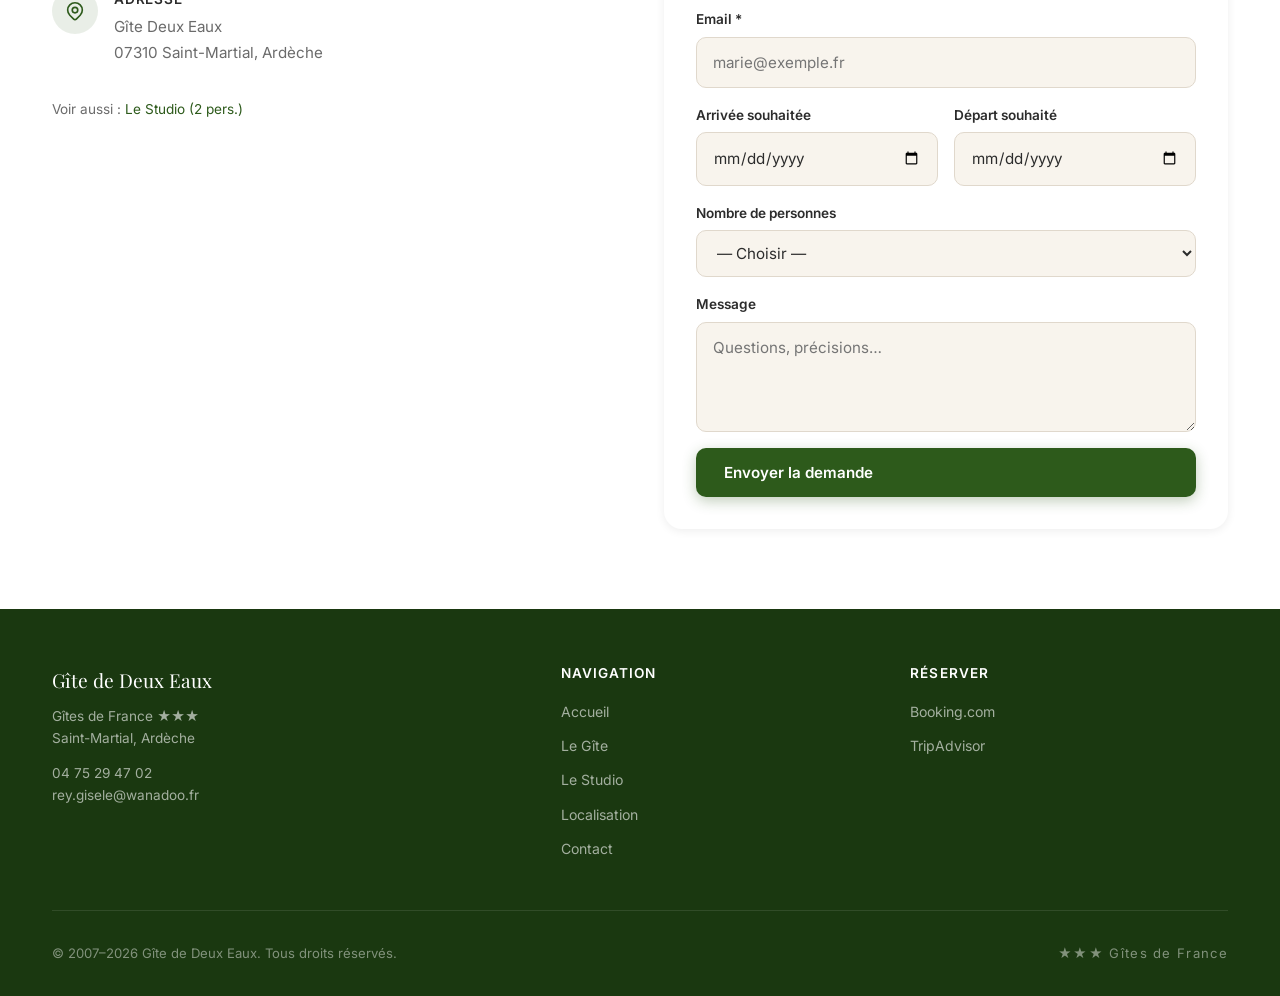
==== commit bc22571c: "update date" ====
--- a/location-gite-ardeche-deux-eaux-maison.html
+++ b/location-gite-ardeche-deux-eaux-maison.html
@@ -551,7 +551,7 @@
       </div>
     </div>
     <div class="footer__bottom">
-      <p>&copy; 2007–2025 Gîte de Deux Eaux. Tous droits réservés.</p>
+      <p>&copy; 2007–2026 Gîte de Deux Eaux. Tous droits réservés.</p>
       <p class="footer__stars">&#x2605;&#x2605;&#x2605; Gîtes de France</p>
     </div>
   </div>
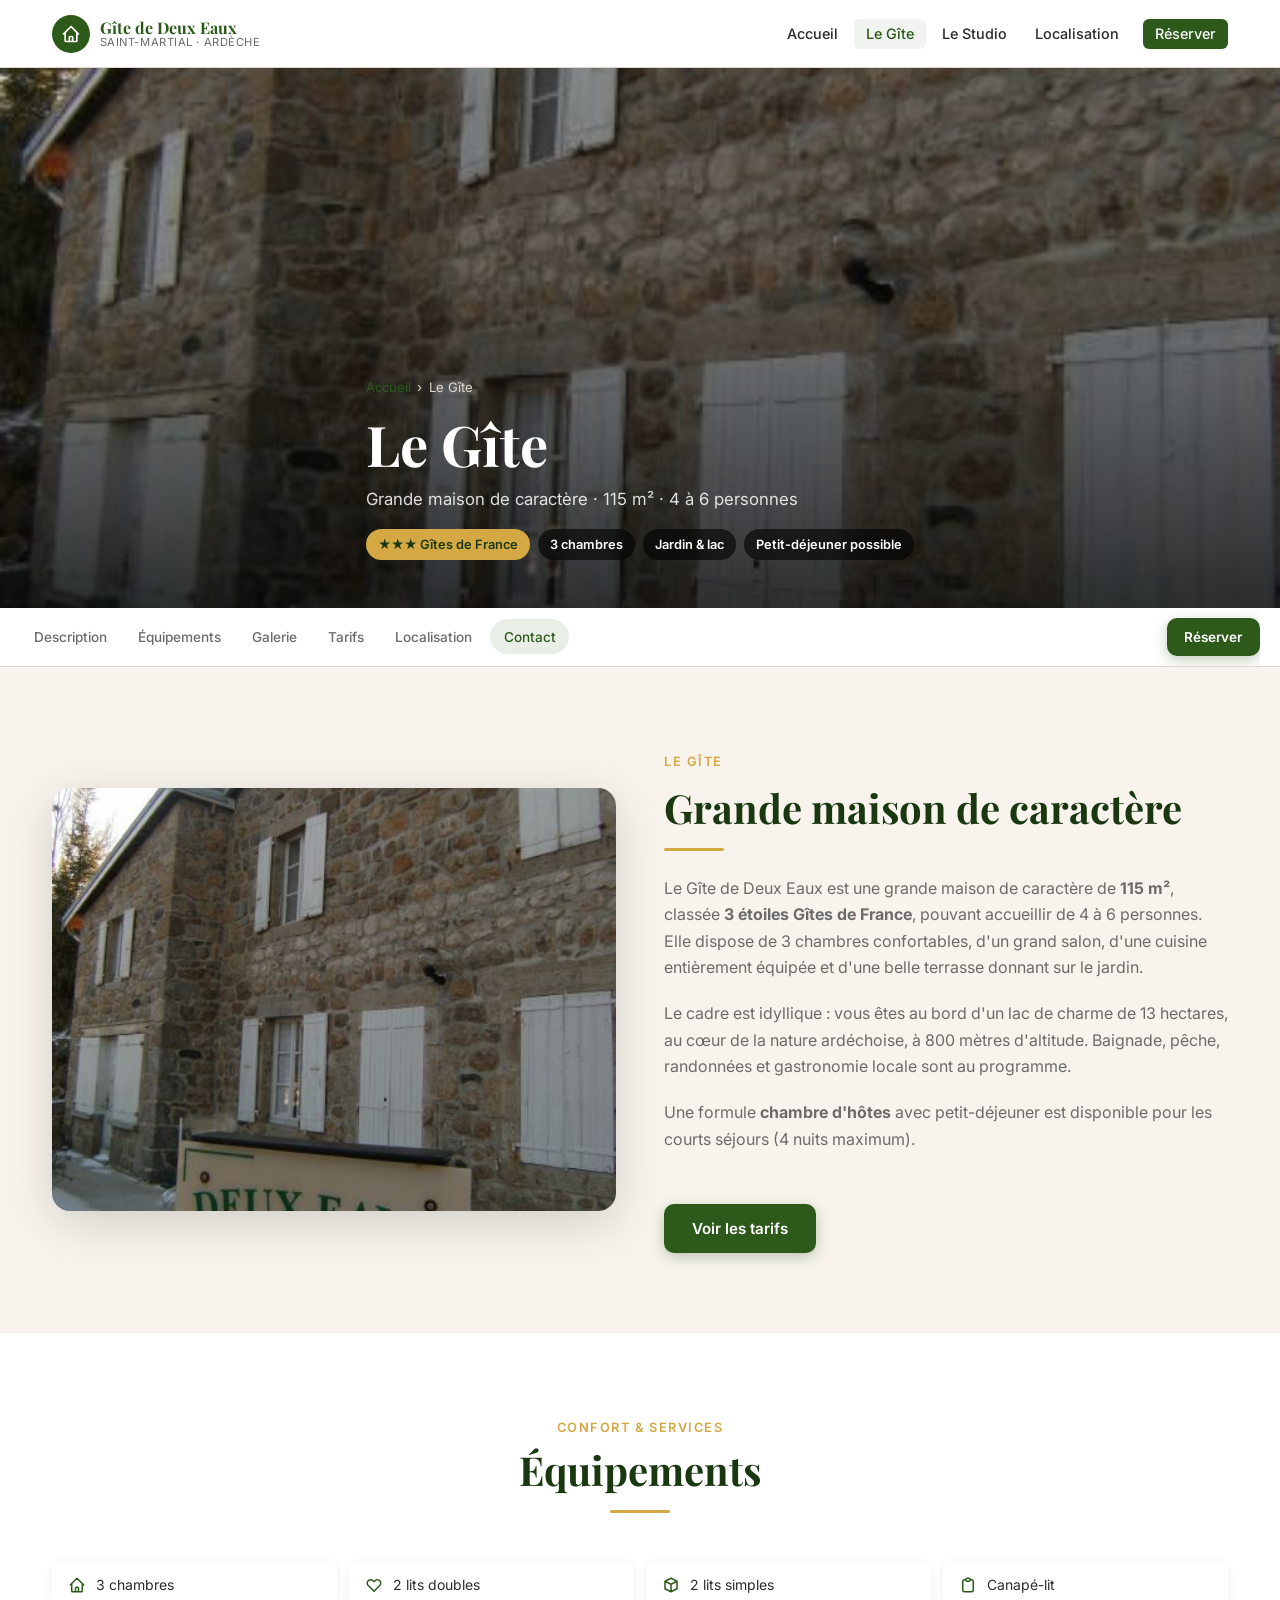
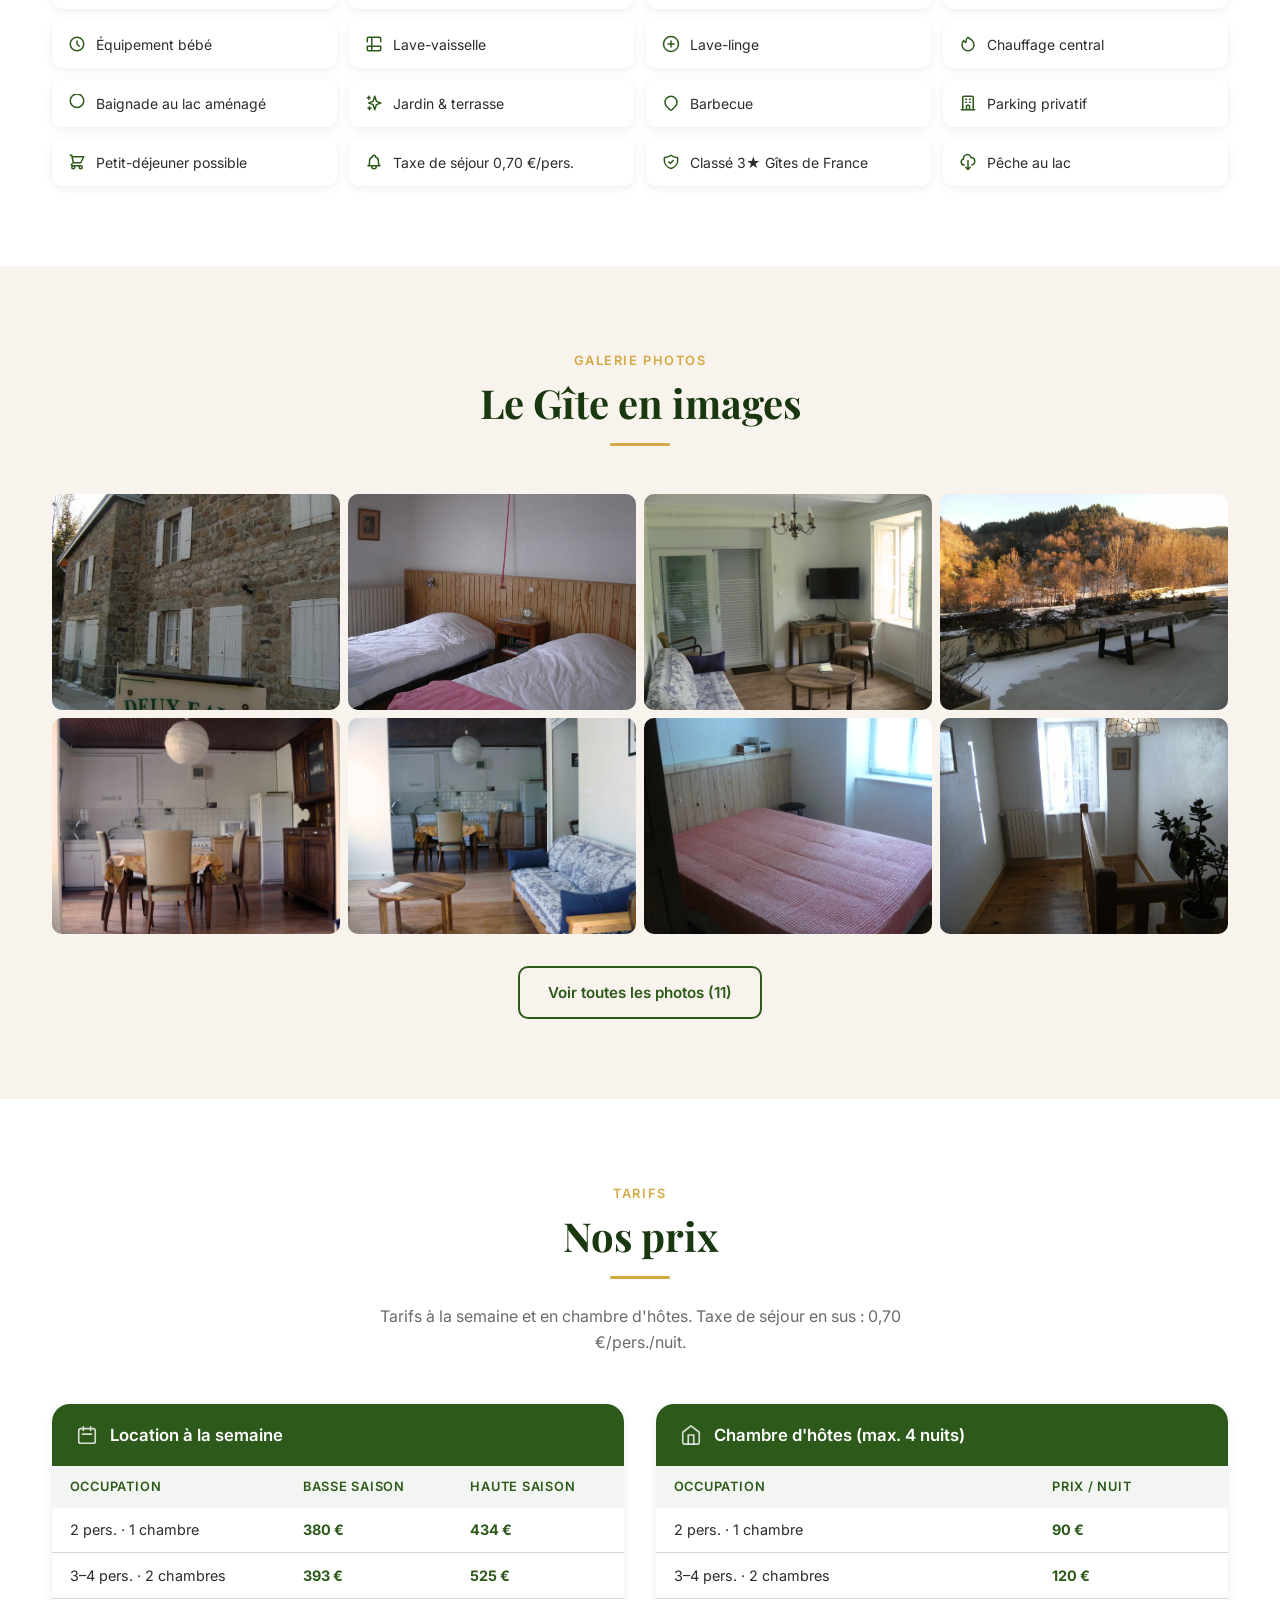
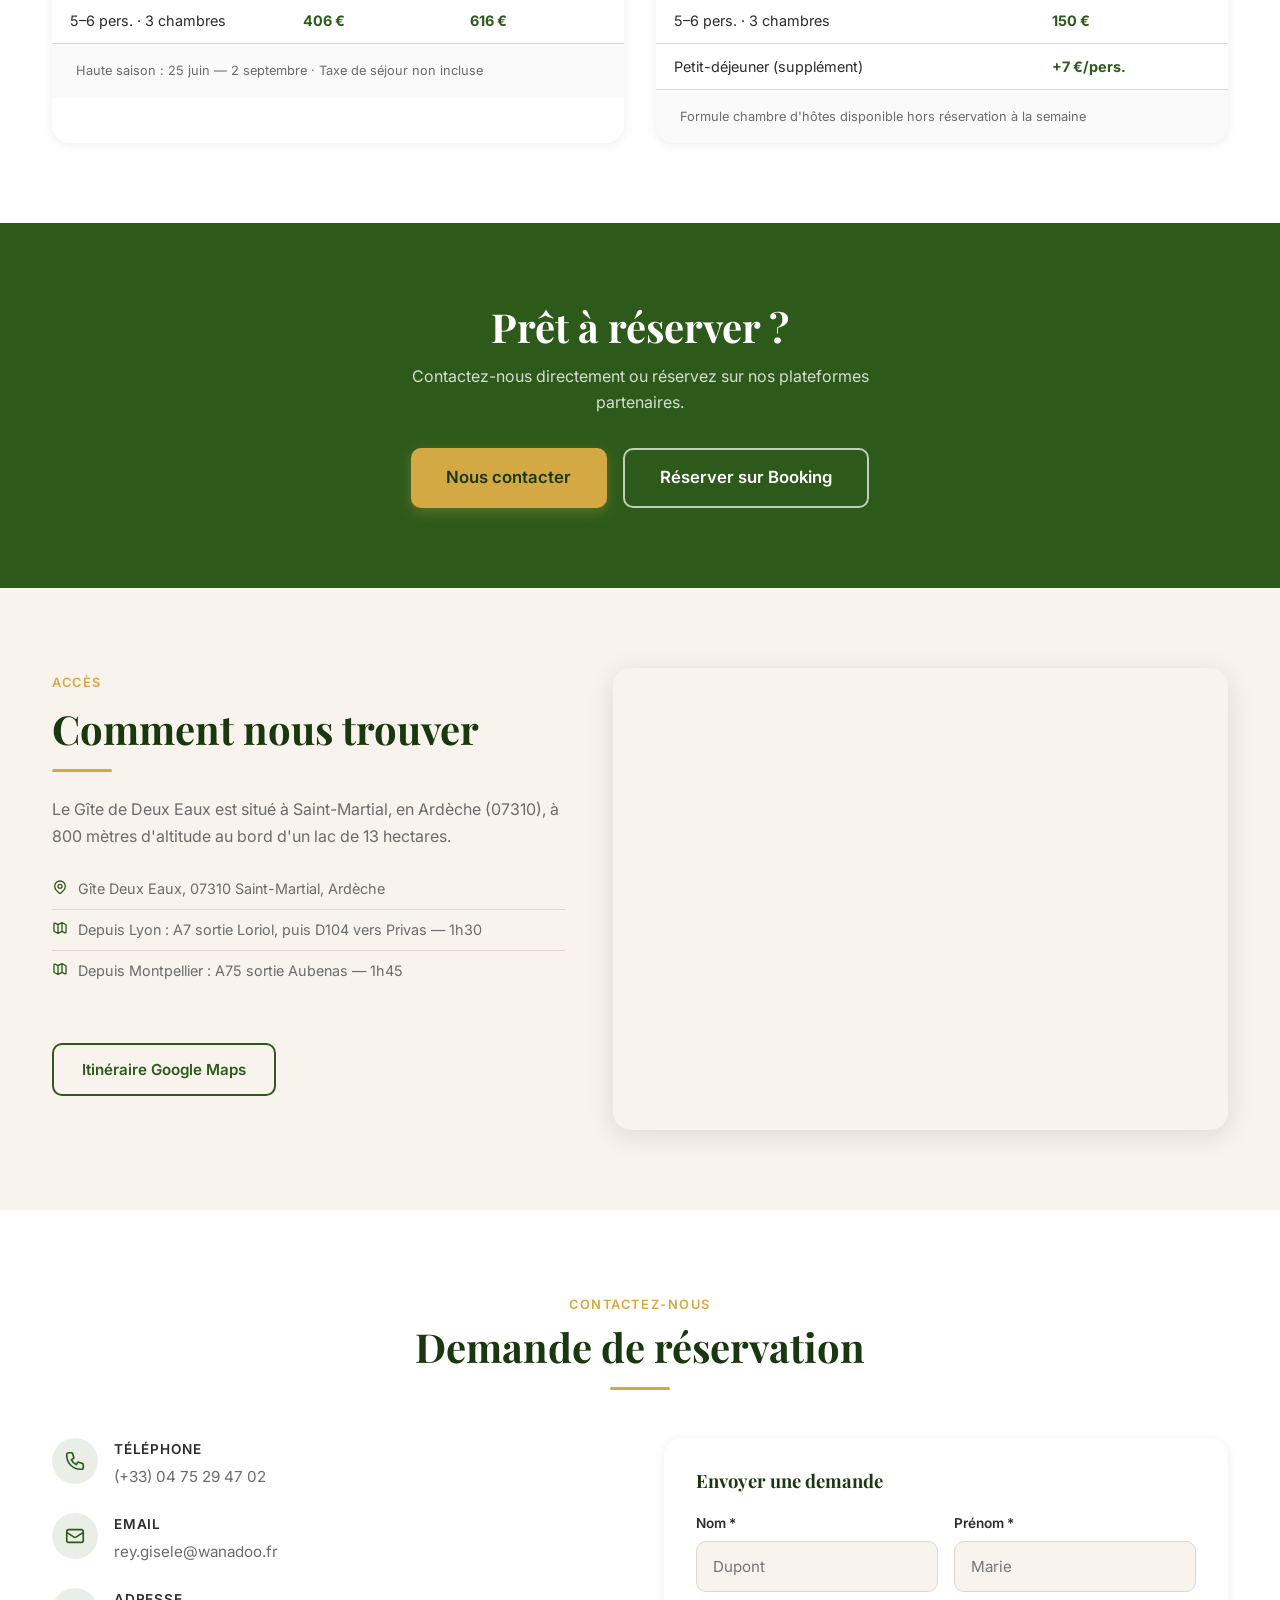
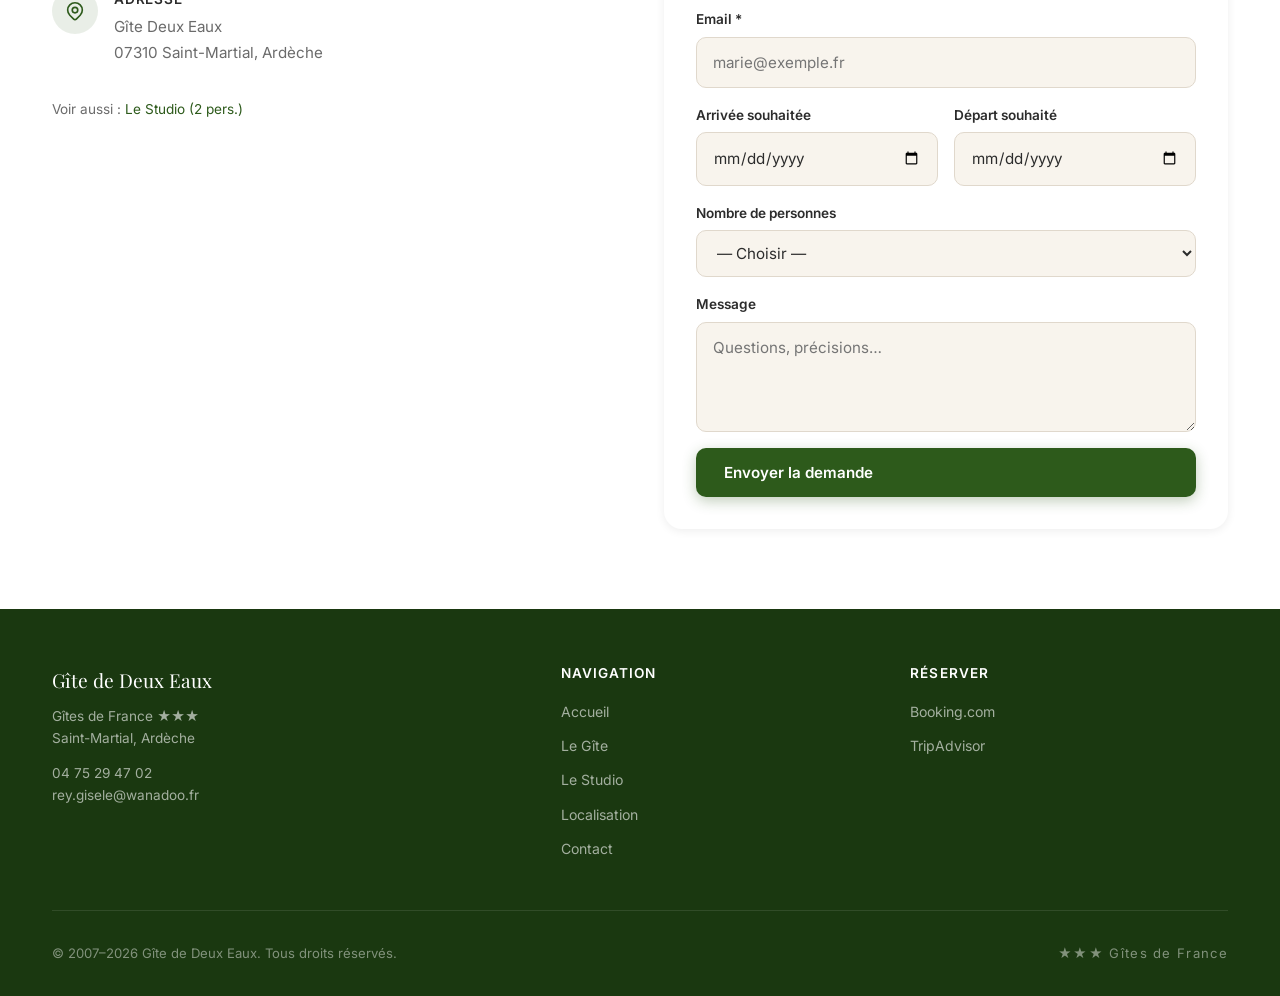
==== commit 1e0c2074: "ci" ====
--- a/location-gite-ardeche-deux-eaux-maison.html
+++ b/location-gite-ardeche-deux-eaux-maison.html
@@ -98,7 +98,7 @@
   <div class="container">
     <div class="intro__grid">
       <div class="intro__image fade-up">
-        <img src="img/maison/2.JPG" alt="Salon du gîte" loading="lazy" width="600" height="450">
+        <img src="img/maison/1.JPG" alt="Le Gîte de Deux Eaux — façade extérieure" loading="lazy" width="600" height="450">
       </div>
       <div class="intro__text fade-up">
         <span class="eyebrow">Le Gîte</span>
@@ -206,65 +206,53 @@
         <div class="gallery__item-icon"><svg viewBox="0 0 24 24"><path d="M21 21l-6-6m2-5a7 7 0 11-14 0 7 7 0 0114 0zM10 7v3m0 0v3m0-3h3m-3 0H7" stroke-linecap="round" stroke-linejoin="round"/></svg></div>
       </div>
       <div class="gallery__item fade-up" data-full="img/maison/2.JPG">
-        <img src="img/maison/2.JPG" alt="Salon principal" loading="lazy" width="400" height="300">
+        <img src="img/maison/2.JPG" alt="Chambre enfants" loading="lazy" width="400" height="300">
         <div class="gallery__item-icon"><svg viewBox="0 0 24 24"><path d="M21 21l-6-6m2-5a7 7 0 11-14 0 7 7 0 0114 0zM10 7v3m0 0v3m0-3h3m-3 0H7" stroke-linecap="round" stroke-linejoin="round"/></svg></div>
       </div>
       <div class="gallery__item fade-up" data-full="img/maison/3.JPG">
-        <img src="img/maison/3.JPG" alt="Cuisine équipée" loading="lazy" width="400" height="300">
+        <img src="img/maison/3.JPG" alt="Salon principal" loading="lazy" width="400" height="300">
         <div class="gallery__item-icon"><svg viewBox="0 0 24 24"><path d="M21 21l-6-6m2-5a7 7 0 11-14 0 7 7 0 0114 0zM10 7v3m0 0v3m0-3h3m-3 0H7" stroke-linecap="round" stroke-linejoin="round"/></svg></div>
       </div>
       <div class="gallery__item fade-up" data-full="img/maison/4.JPG">
-        <img src="img/maison/4.JPG" alt="Chambre double" loading="lazy" width="400" height="300">
+        <img src="img/maison/4.JPG" alt="Terrasse" loading="lazy" width="400" height="300">
         <div class="gallery__item-icon"><svg viewBox="0 0 24 24"><path d="M21 21l-6-6m2-5a7 7 0 11-14 0 7 7 0 0114 0zM10 7v3m0 0v3m0-3h3m-3 0H7" stroke-linecap="round" stroke-linejoin="round"/></svg></div>
       </div>
       <div class="gallery__item fade-up" data-full="img/maison/5.JPG">
-        <img src="img/maison/5.JPG" alt="Salle de bain" loading="lazy" width="400" height="300">
+        <img src="img/maison/5.JPG" alt="Cuisine équipée" loading="lazy" width="400" height="300">
         <div class="gallery__item-icon"><svg viewBox="0 0 24 24"><path d="M21 21l-6-6m2-5a7 7 0 11-14 0 7 7 0 0114 0zM10 7v3m0 0v3m0-3h3m-3 0H7" stroke-linecap="round" stroke-linejoin="round"/></svg></div>
       </div>
       <div class="gallery__item fade-up" data-full="img/maison/6.JPG">
-        <img src="img/maison/6.JPG" alt="Terrasse et jardin" loading="lazy" width="400" height="300">
-        <div class="gallery__item-icon"><svg viewBox="0 0 24 24"><path d="M21 21l-6-6m2-5a7 7 0 11-14 0 7 7 0 0114 0zM10 7v3m0 0v3m0-3h3m-3 0H7" stroke-linecap="round" stroke-linejoin="round"/></svg></div>
-      </div>
-      <div class="gallery__item fade-up" data-full="img/maison/7.JPG">
-        <img src="img/maison/7.JPG" alt="Vue du lac depuis le gîte" loading="lazy" width="400" height="300">
+        <img src="img/maison/6.JPG" alt="Cuisine salon" loading="lazy" width="400" height="300">
         <div class="gallery__item-icon"><svg viewBox="0 0 24 24"><path d="M21 21l-6-6m2-5a7 7 0 11-14 0 7 7 0 0114 0zM10 7v3m0 0v3m0-3h3m-3 0H7" stroke-linecap="round" stroke-linejoin="round"/></svg></div>
       </div>
       <div class="gallery__item fade-up" data-full="img/maison/8.JPG">
-        <img src="img/maison/8.JPG" alt="Chambre enfants" loading="lazy" width="400" height="300">
-        <div class="gallery__item-icon"><svg viewBox="0 0 24 24"><path d="M21 21l-6-6m2-5a7 7 0 11-14 0 7 7 0 0114 0zM10 7v3m0 0v3m0-3h3m-3 0H7" stroke-linecap="round" stroke-linejoin="round"/></svg></div>
-      </div>
+        <img src="img/maison/8.JPG" alt="Chambre principale" loading="lazy" width="400" height="300">
+        <div class="gallery__item-icon"><svg viewBox="0 0 24 24"><path d="M21 21l-6-6m2-5a7 7 0 11-14 0 7 7 0 0114 0zM10 7v3m0 0v3m0-3h3m-3 0H7" stroke-linecap="round" stroke-linejoin="round"/></svg></div>
+      </div>
+          <div class="gallery__item fade-up" data-full="img/maison/13.JPG">
+          <img src="img/maison/13.JPG" alt="Étage" loading="lazy" width="400" height="300">
+          <div class="gallery__item-icon"><svg viewBox="0 0 24 24"><path d="M21 21l-6-6m2-5a7 7 0 11-14 0 7 7 0 0114 0zM10 7v3m0 0v3m0-3h3m-3 0H7" stroke-linecap="round" stroke-linejoin="round"/></svg></div>
+        </div>
 
       <!-- Photos supplémentaires (masquées au départ) -->
       <div class="gallery__hidden">
         <div class="gallery__item" data-full="img/maison/9.JPG">
-          <img src="img/maison/9.JPG" alt="Gîte vue arrière" loading="lazy" width="400" height="300">
+          <img src="img/maison/9.JPG" alt="Chambre secondaire" loading="lazy" width="400" height="300">
           <div class="gallery__item-icon"><svg viewBox="0 0 24 24"><path d="M21 21l-6-6m2-5a7 7 0 11-14 0 7 7 0 0114 0zM10 7v3m0 0v3m0-3h3m-3 0H7" stroke-linecap="round" stroke-linejoin="round"/></svg></div>
         </div>
-        <div class="gallery__item" data-full="img/maison/10.JPG">
-          <img src="img/maison/10.JPG" alt="Entrée du gîte" loading="lazy" width="400" height="300">
+        <div class="gallery__item" data-full="img/maison/12.JPG">
+          <img src="img/maison/12.JPG" alt="À l'étage" loading="lazy" width="400" height="300">
           <div class="gallery__item-icon"><svg viewBox="0 0 24 24"><path d="M21 21l-6-6m2-5a7 7 0 11-14 0 7 7 0 0114 0zM10 7v3m0 0v3m0-3h3m-3 0H7" stroke-linecap="round" stroke-linejoin="round"/></svg></div>
         </div>
-        <div class="gallery__item" data-full="img/maison/11.JPG">
-          <img src="img/maison/11.JPG" alt="Jardin" loading="lazy" width="400" height="300">
+        <div class="gallery__item" data-full="img/maison/14.JPG">
+          <img src="img/maison/14.JPG" alt="Chambre" loading="lazy" width="400" height="300">
           <div class="gallery__item-icon"><svg viewBox="0 0 24 24"><path d="M21 21l-6-6m2-5a7 7 0 11-14 0 7 7 0 0114 0zM10 7v3m0 0v3m0-3h3m-3 0H7" stroke-linecap="round" stroke-linejoin="round"/></svg></div>
         </div>
-        <div class="gallery__item" data-full="img/maison/12.JPG">
-          <img src="img/maison/12.JPG" alt="Lac privé" loading="lazy" width="400" height="300">
-          <div class="gallery__item-icon"><svg viewBox="0 0 24 24"><path d="M21 21l-6-6m2-5a7 7 0 11-14 0 7 7 0 0114 0zM10 7v3m0 0v3m0-3h3m-3 0H7" stroke-linecap="round" stroke-linejoin="round"/></svg></div>
-        </div>
-        <div class="gallery__item" data-full="img/maison/13.JPG">
-          <img src="img/maison/13.JPG" alt="Vue panoramique" loading="lazy" width="400" height="300">
-          <div class="gallery__item-icon"><svg viewBox="0 0 24 24"><path d="M21 21l-6-6m2-5a7 7 0 11-14 0 7 7 0 0114 0zM10 7v3m0 0v3m0-3h3m-3 0H7" stroke-linecap="round" stroke-linejoin="round"/></svg></div>
-        </div>
-        <div class="gallery__item" data-full="img/maison/14.JPG">
-          <img src="img/maison/14.JPG" alt="Barbecue" loading="lazy" width="400" height="300">
-          <div class="gallery__item-icon"><svg viewBox="0 0 24 24"><path d="M21 21l-6-6m2-5a7 7 0 11-14 0 7 7 0 0114 0zM10 7v3m0 0v3m0-3h3m-3 0H7" stroke-linecap="round" stroke-linejoin="round"/></svg></div>
-        </div>
       </div>
     </div>
 
     <div class="gallery__more">
-      <button id="galleryMore" class="btn btn--outline-dark">Voir toutes les photos (22)</button>
+      <button id="galleryMore" class="btn btn--outline-dark">Voir toutes les photos (11)</button>
     </div>
   </div>
 </section>
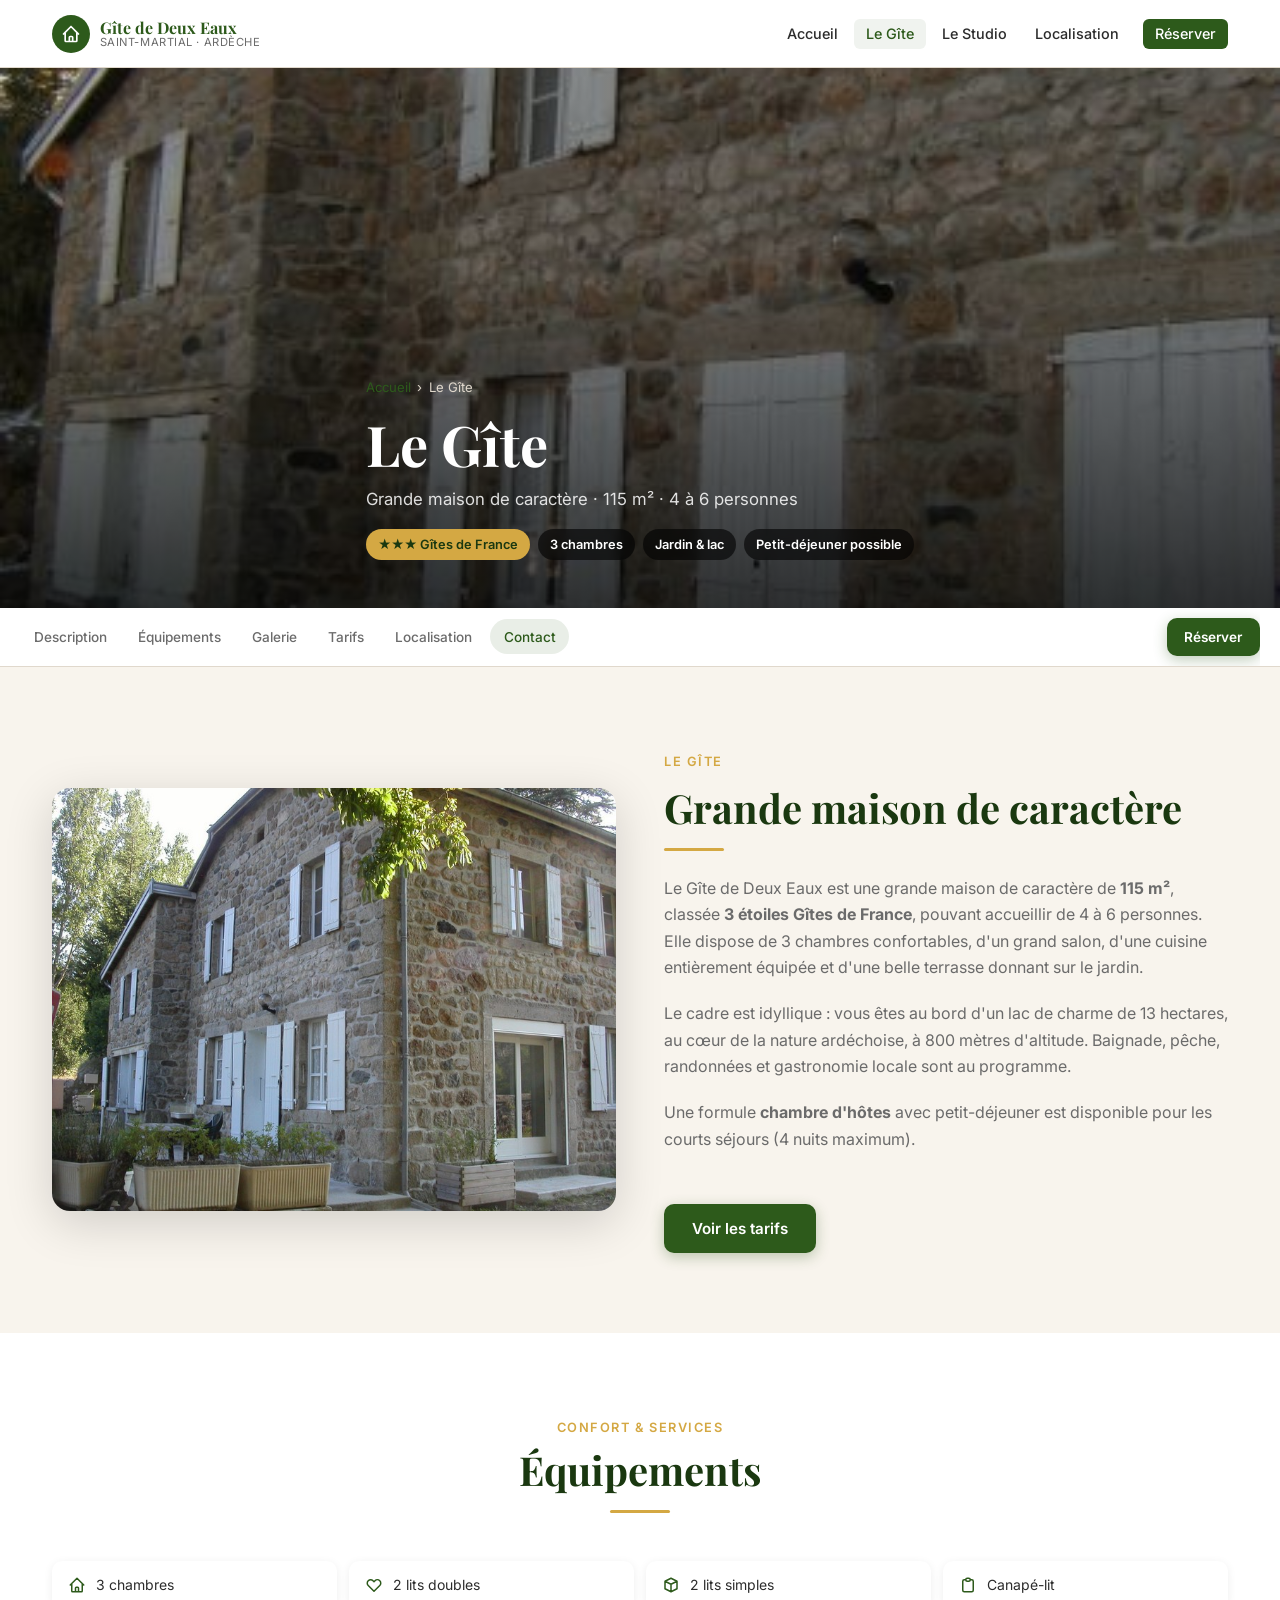
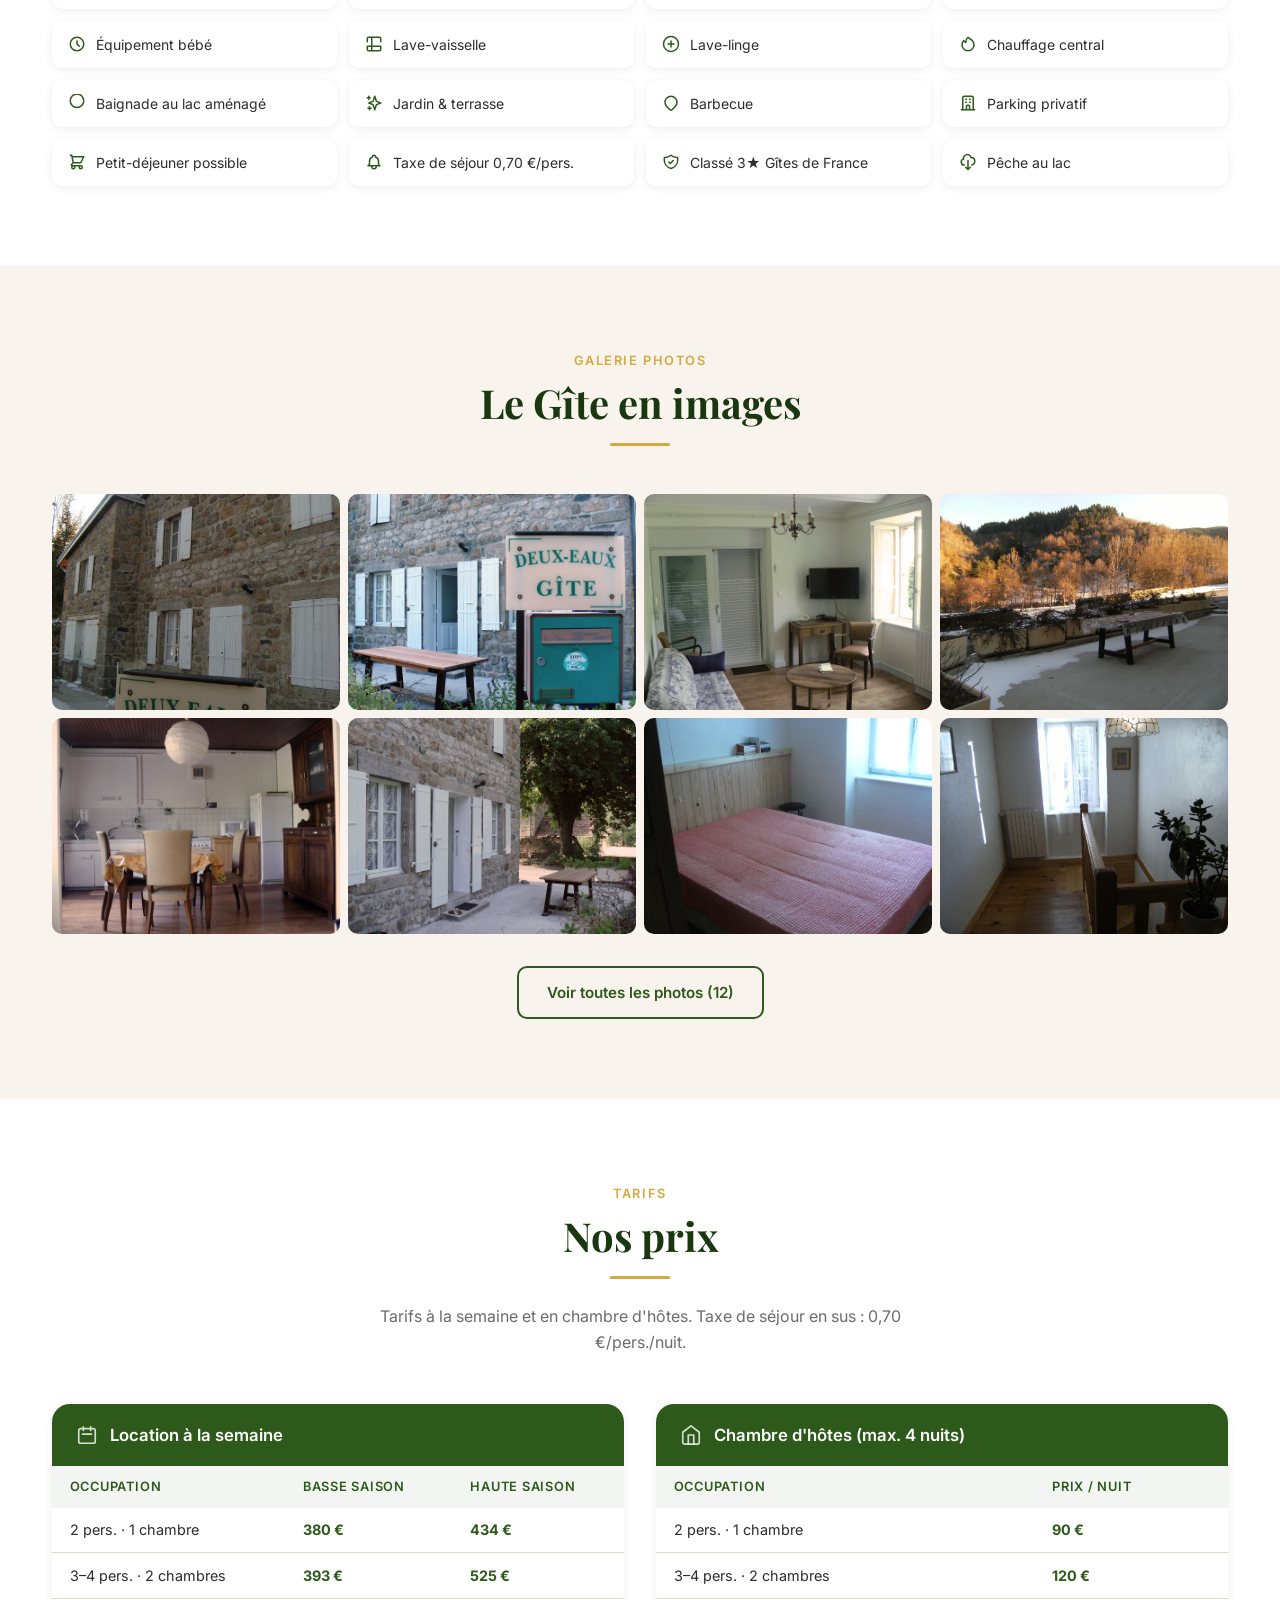
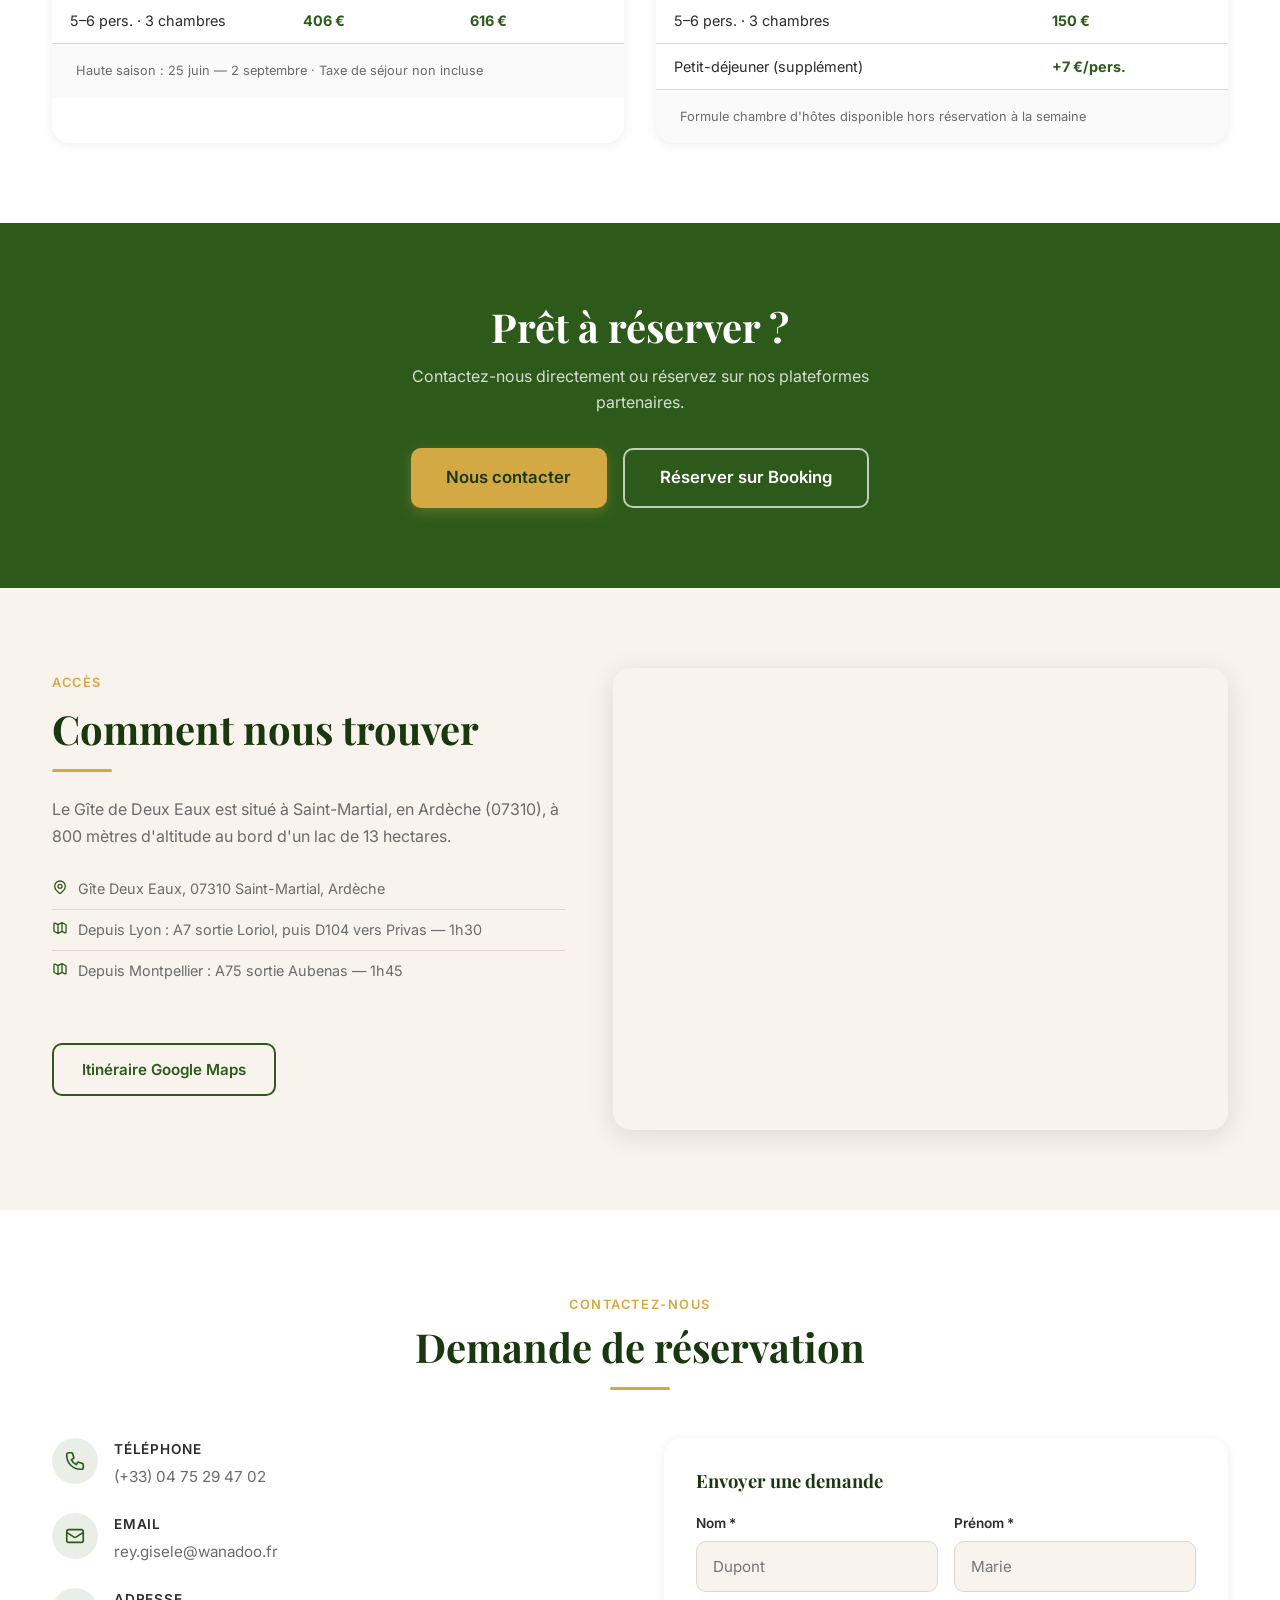
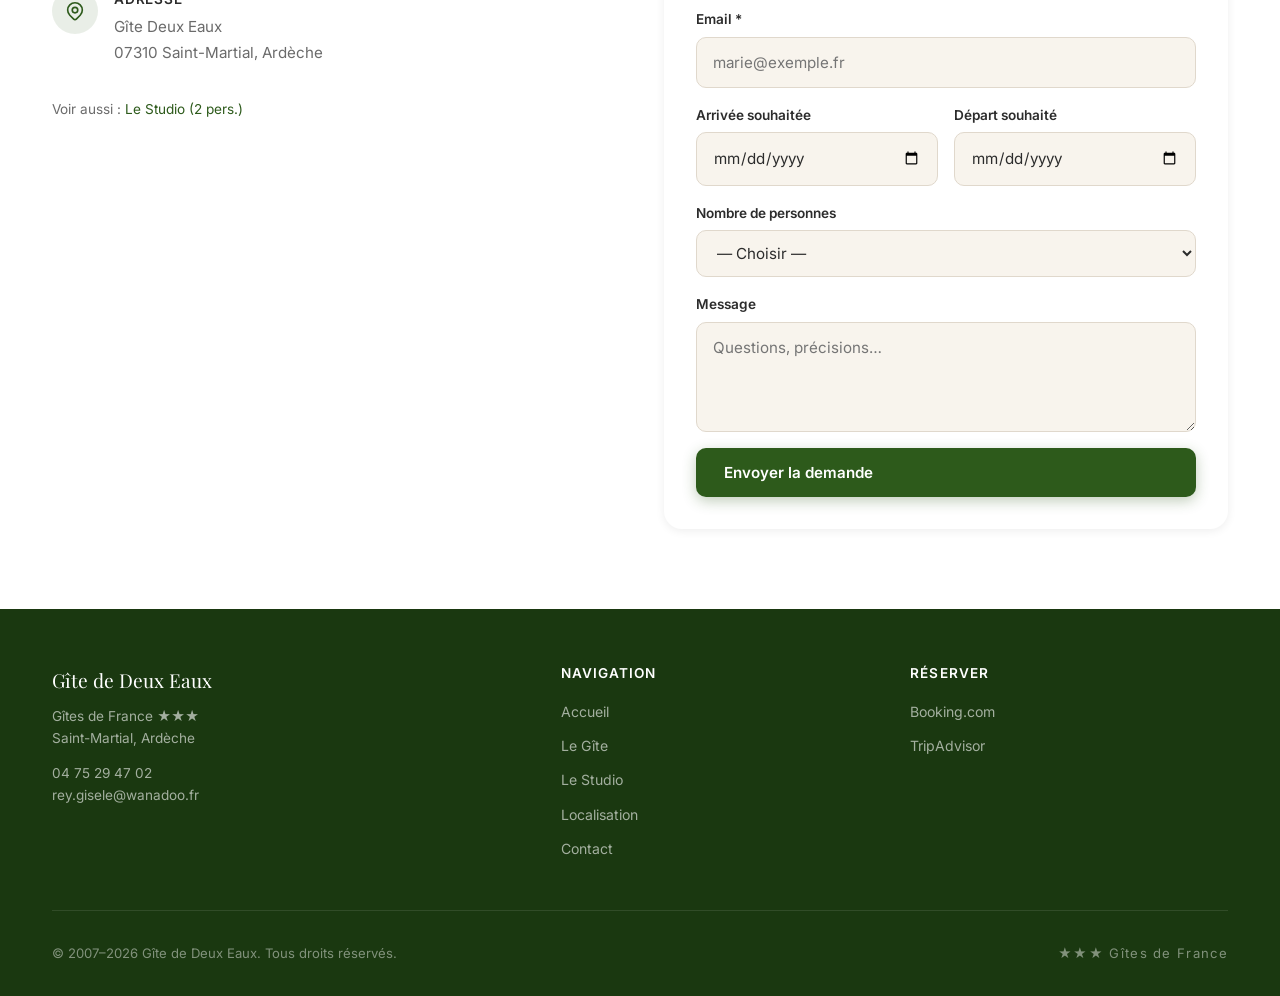
==== commit 50d7b729: "ci" ====
--- a/location-gite-ardeche-deux-eaux-maison.html
+++ b/location-gite-ardeche-deux-eaux-maison.html
@@ -98,7 +98,7 @@
   <div class="container">
     <div class="intro__grid">
       <div class="intro__image fade-up">
-        <img src="img/maison/1.JPG" alt="Le Gîte de Deux Eaux — façade extérieure" loading="lazy" width="600" height="450">
+        <img src="img/maison/16.JPG" alt="Le Gîte de Deux Eaux — façade extérieure" loading="lazy" width="600" height="450">
       </div>
       <div class="intro__text fade-up">
         <span class="eyebrow">Le Gîte</span>
@@ -205,8 +205,8 @@
         <img src="img/maison/1.JPG" alt="Façade extérieure du gîte" loading="lazy" width="400" height="300">
         <div class="gallery__item-icon"><svg viewBox="0 0 24 24"><path d="M21 21l-6-6m2-5a7 7 0 11-14 0 7 7 0 0114 0zM10 7v3m0 0v3m0-3h3m-3 0H7" stroke-linecap="round" stroke-linejoin="round"/></svg></div>
       </div>
-      <div class="gallery__item fade-up" data-full="img/maison/2.JPG">
-        <img src="img/maison/2.JPG" alt="Chambre enfants" loading="lazy" width="400" height="300">
+      <div class="gallery__item fade-up" data-full="img/maison/19.JPG">
+        <img src="img/maison/19.JPG" alt="Chambre enfants" loading="lazy" width="400" height="300">
         <div class="gallery__item-icon"><svg viewBox="0 0 24 24"><path d="M21 21l-6-6m2-5a7 7 0 11-14 0 7 7 0 0114 0zM10 7v3m0 0v3m0-3h3m-3 0H7" stroke-linecap="round" stroke-linejoin="round"/></svg></div>
       </div>
       <div class="gallery__item fade-up" data-full="img/maison/3.JPG">
@@ -222,7 +222,7 @@
         <div class="gallery__item-icon"><svg viewBox="0 0 24 24"><path d="M21 21l-6-6m2-5a7 7 0 11-14 0 7 7 0 0114 0zM10 7v3m0 0v3m0-3h3m-3 0H7" stroke-linecap="round" stroke-linejoin="round"/></svg></div>
       </div>
       <div class="gallery__item fade-up" data-full="img/maison/6.JPG">
-        <img src="img/maison/6.JPG" alt="Cuisine salon" loading="lazy" width="400" height="300">
+        <img src="img/maison/17.JPG" alt="Vue terrasse" loading="lazy" width="400" height="300">
         <div class="gallery__item-icon"><svg viewBox="0 0 24 24"><path d="M21 21l-6-6m2-5a7 7 0 11-14 0 7 7 0 0114 0zM10 7v3m0 0v3m0-3h3m-3 0H7" stroke-linecap="round" stroke-linejoin="round"/></svg></div>
       </div>
       <div class="gallery__item fade-up" data-full="img/maison/8.JPG">
@@ -248,11 +248,15 @@
           <img src="img/maison/14.JPG" alt="Chambre" loading="lazy" width="400" height="300">
           <div class="gallery__item-icon"><svg viewBox="0 0 24 24"><path d="M21 21l-6-6m2-5a7 7 0 11-14 0 7 7 0 0114 0zM10 7v3m0 0v3m0-3h3m-3 0H7" stroke-linecap="round" stroke-linejoin="round"/></svg></div>
         </div>
+          <div class="gallery__item" data-full="img/maison/12.JPG">
+          <img src="img/maison/12.JPG" alt="Chambre enfant" loading="lazy" width="400" height="300">
+          <div class="gallery__item-icon"><svg viewBox="0 0 24 24"><path d="M21 21l-6-6m2-5a7 7 0 11-14 0 7 7 0 0114 0zM10 7v3m0 0v3m0-3h3m-3 0H7" stroke-linecap="round" stroke-linejoin="round"/></svg></div>
+        </div>
       </div>
     </div>
 
     <div class="gallery__more">
-      <button id="galleryMore" class="btn btn--outline-dark">Voir toutes les photos (11)</button>
+      <button id="galleryMore" class="btn btn--outline-dark">Voir toutes les photos (12)</button>
     </div>
   </div>
 </section>
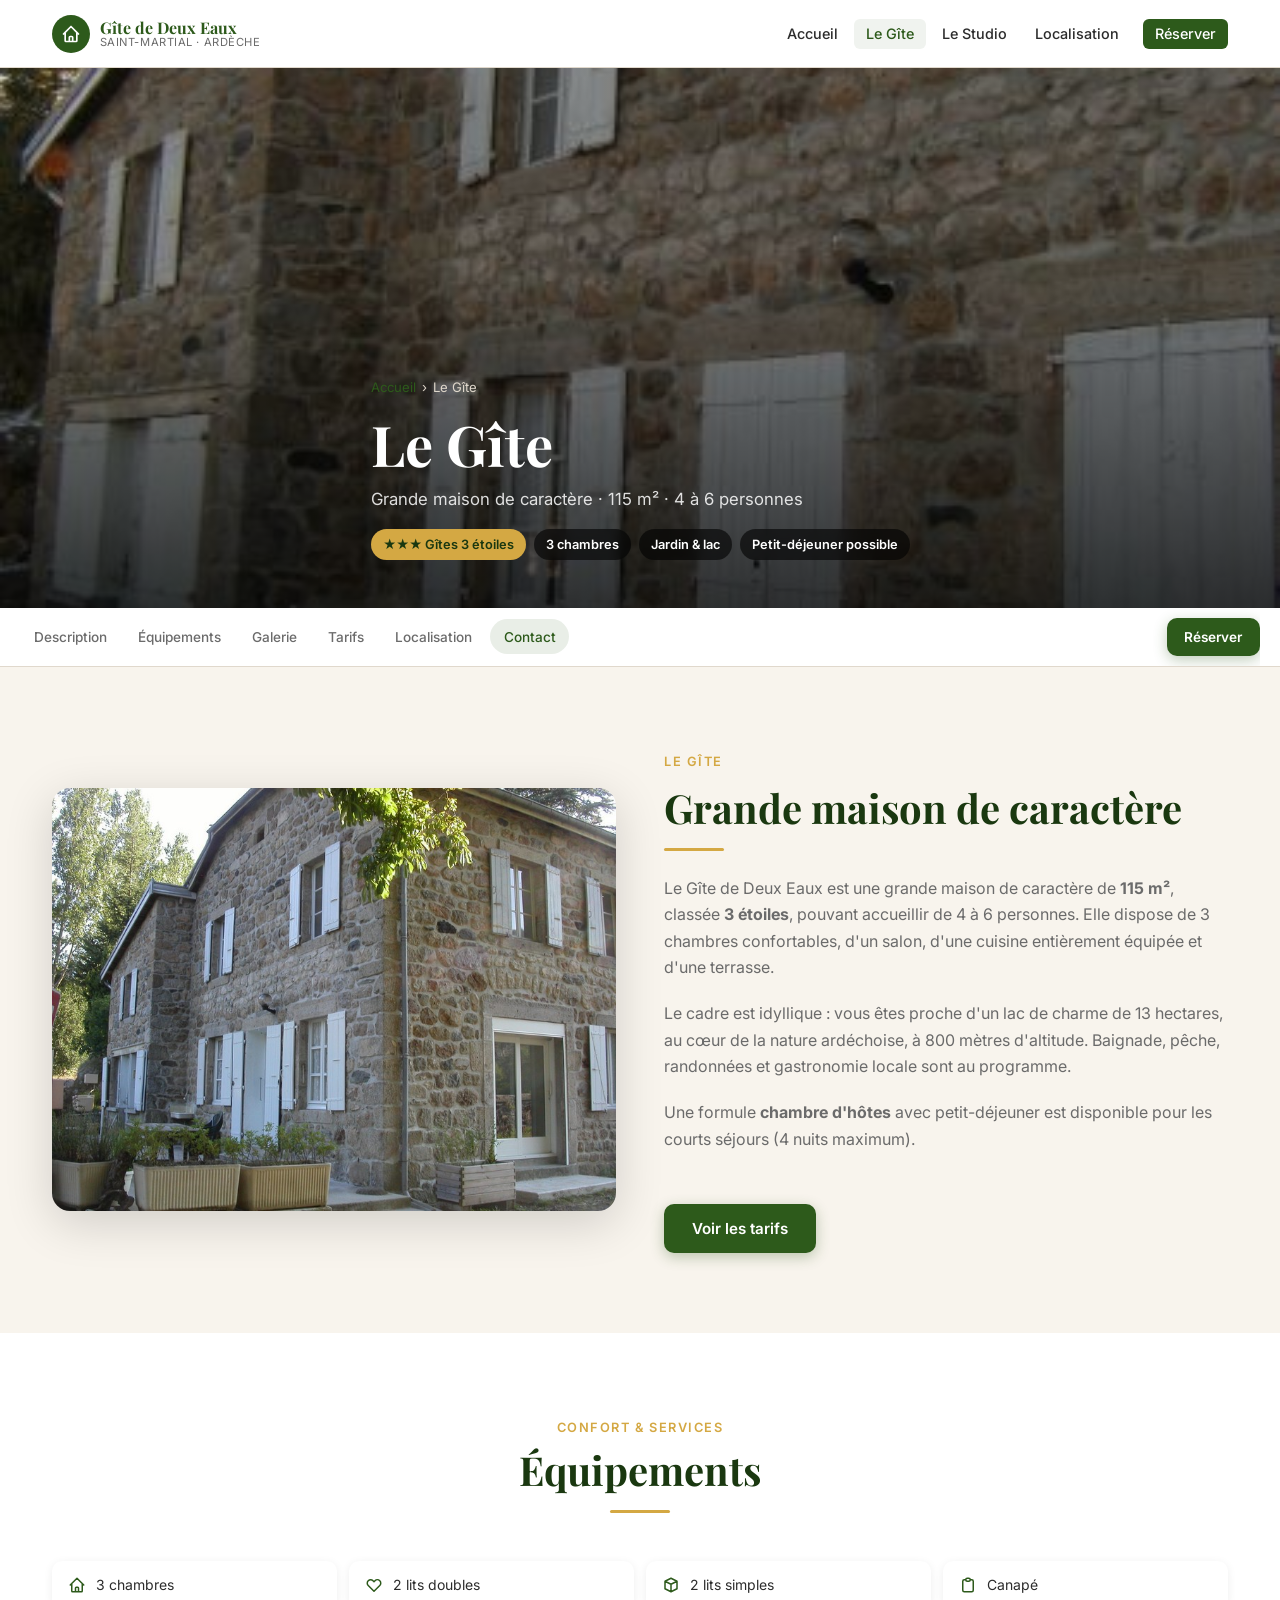
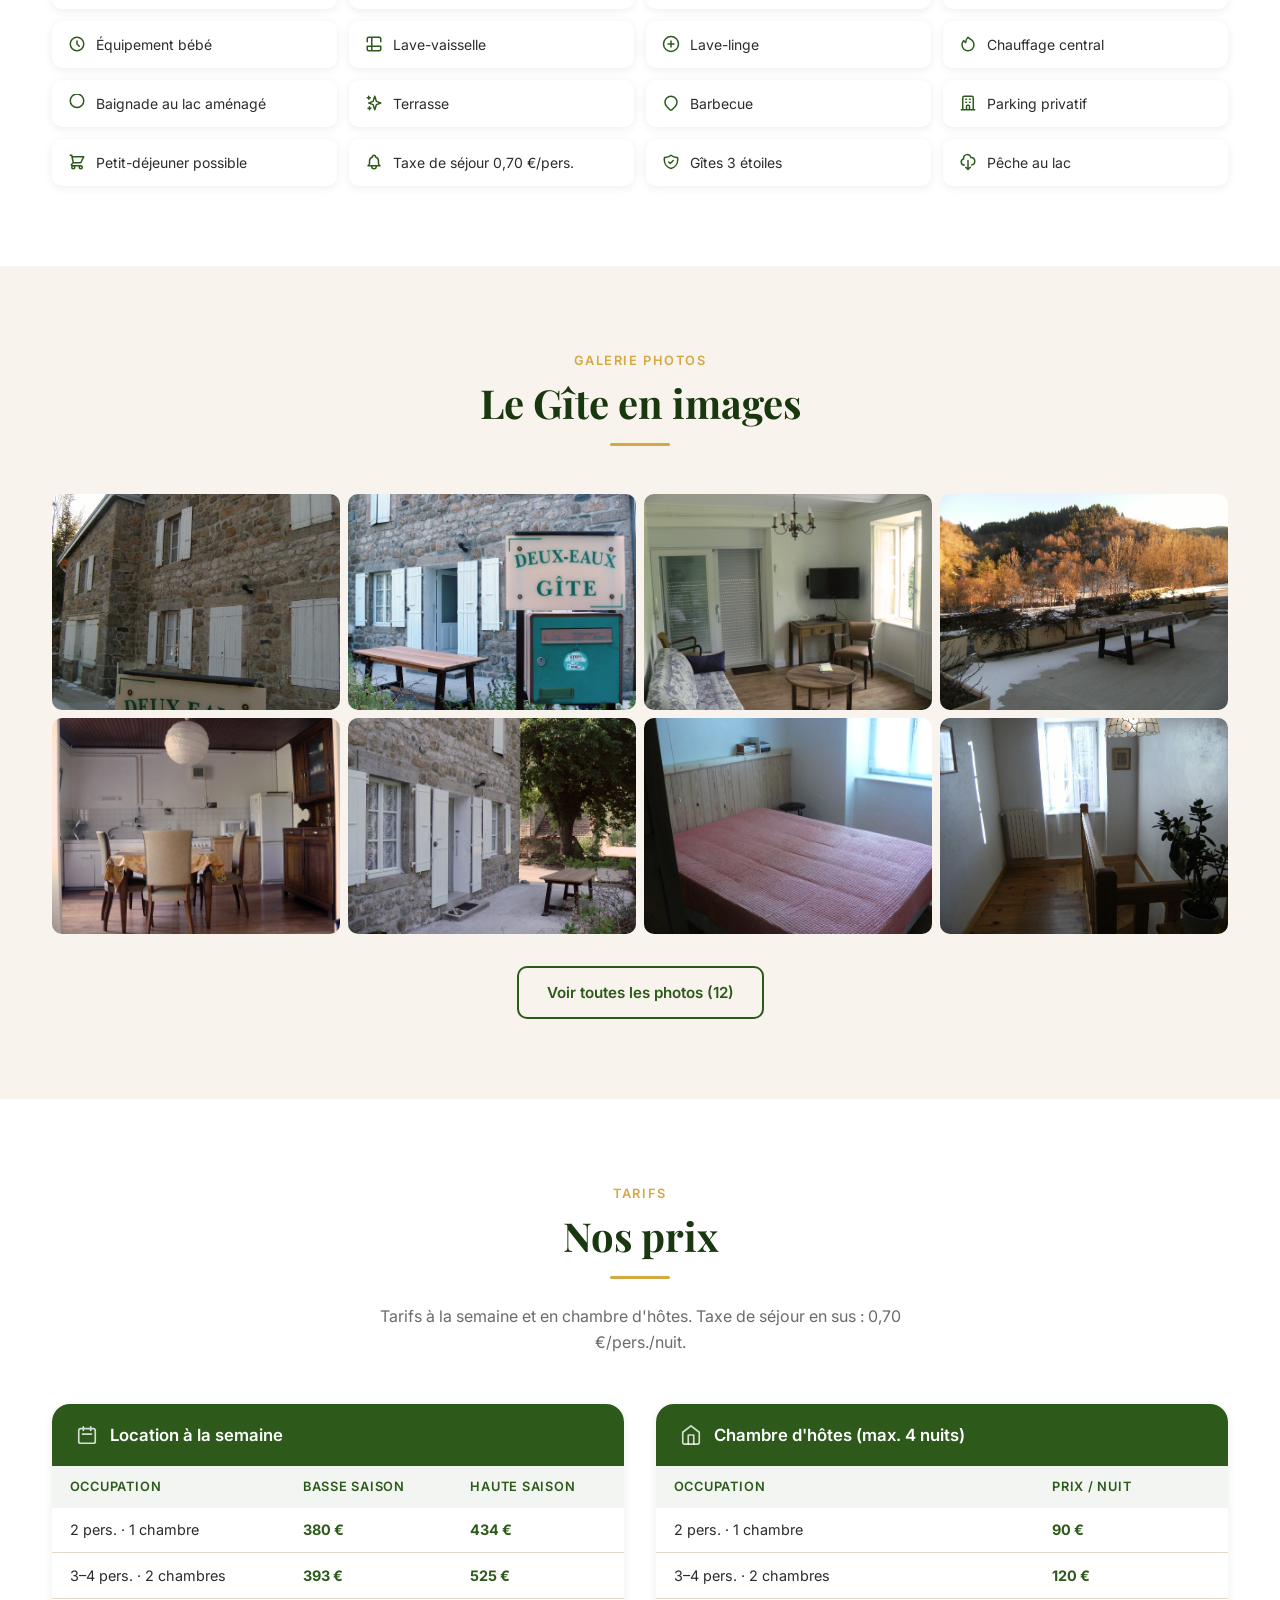
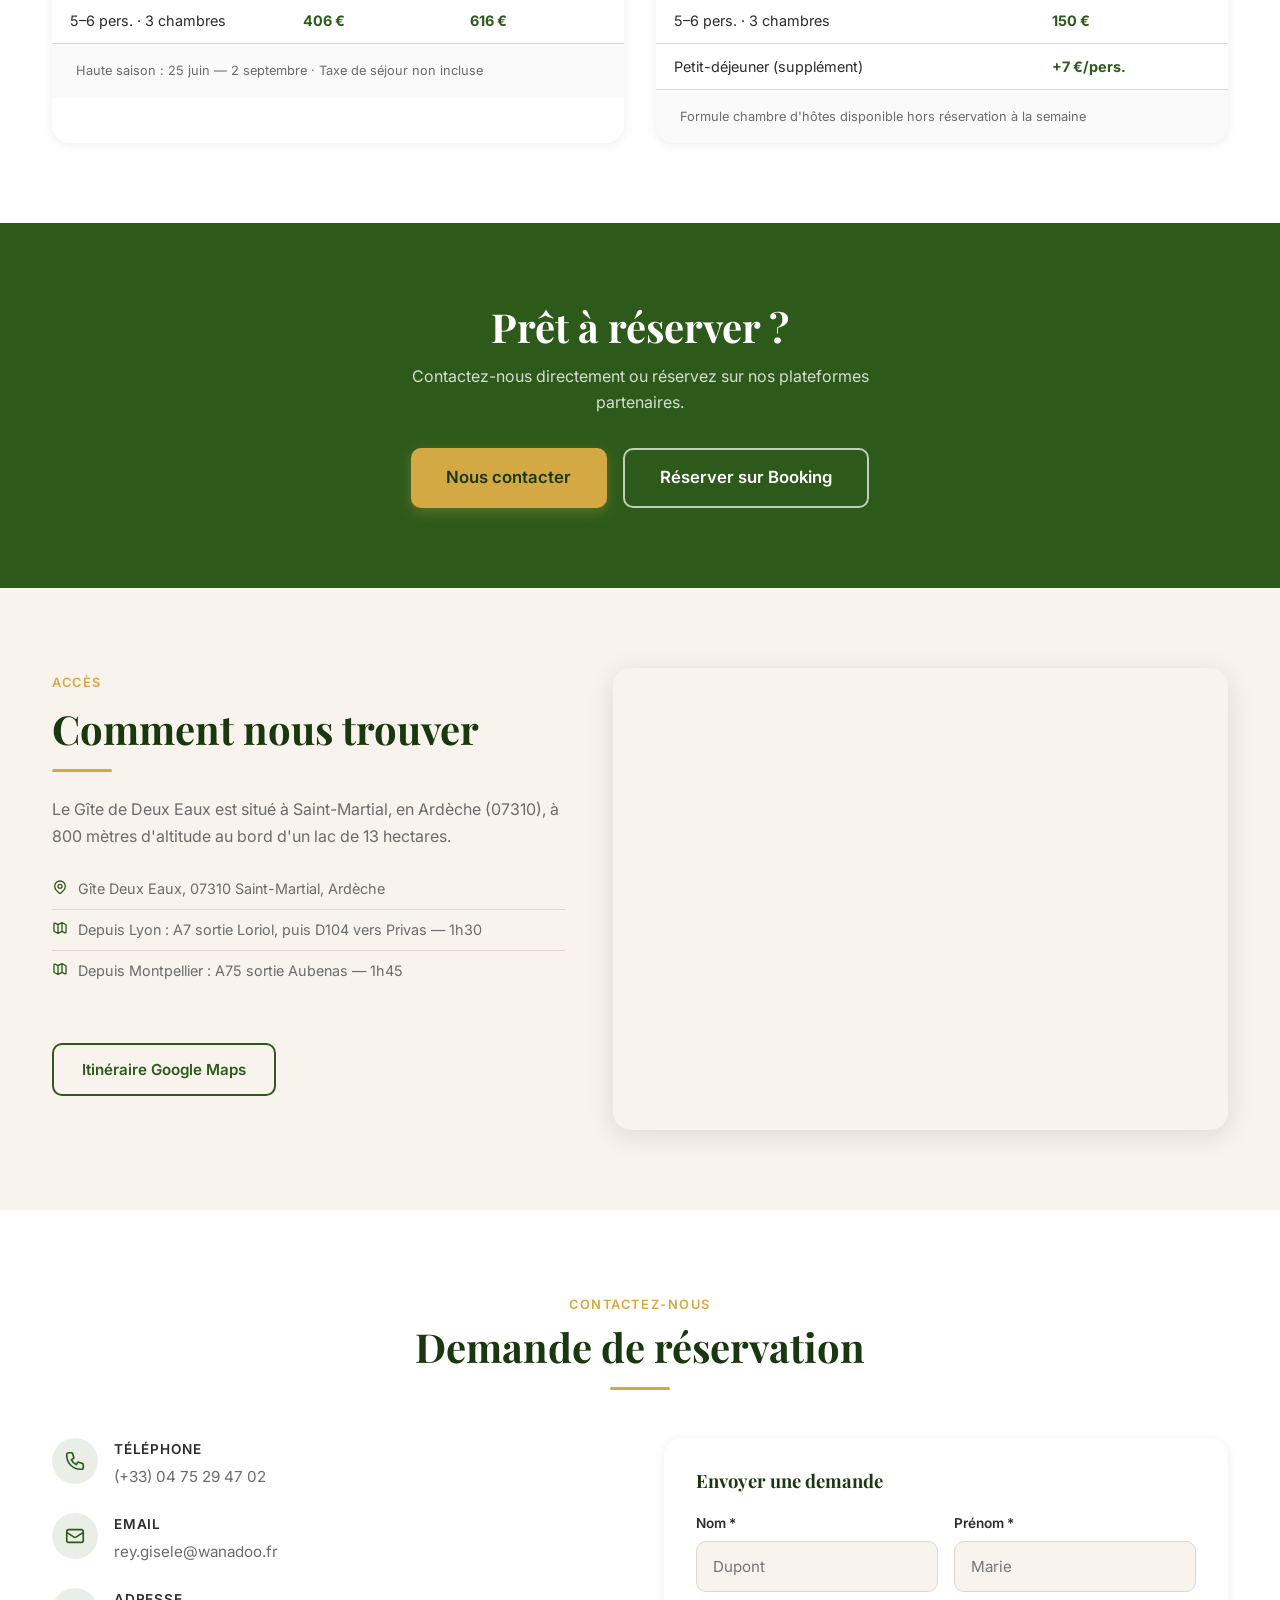
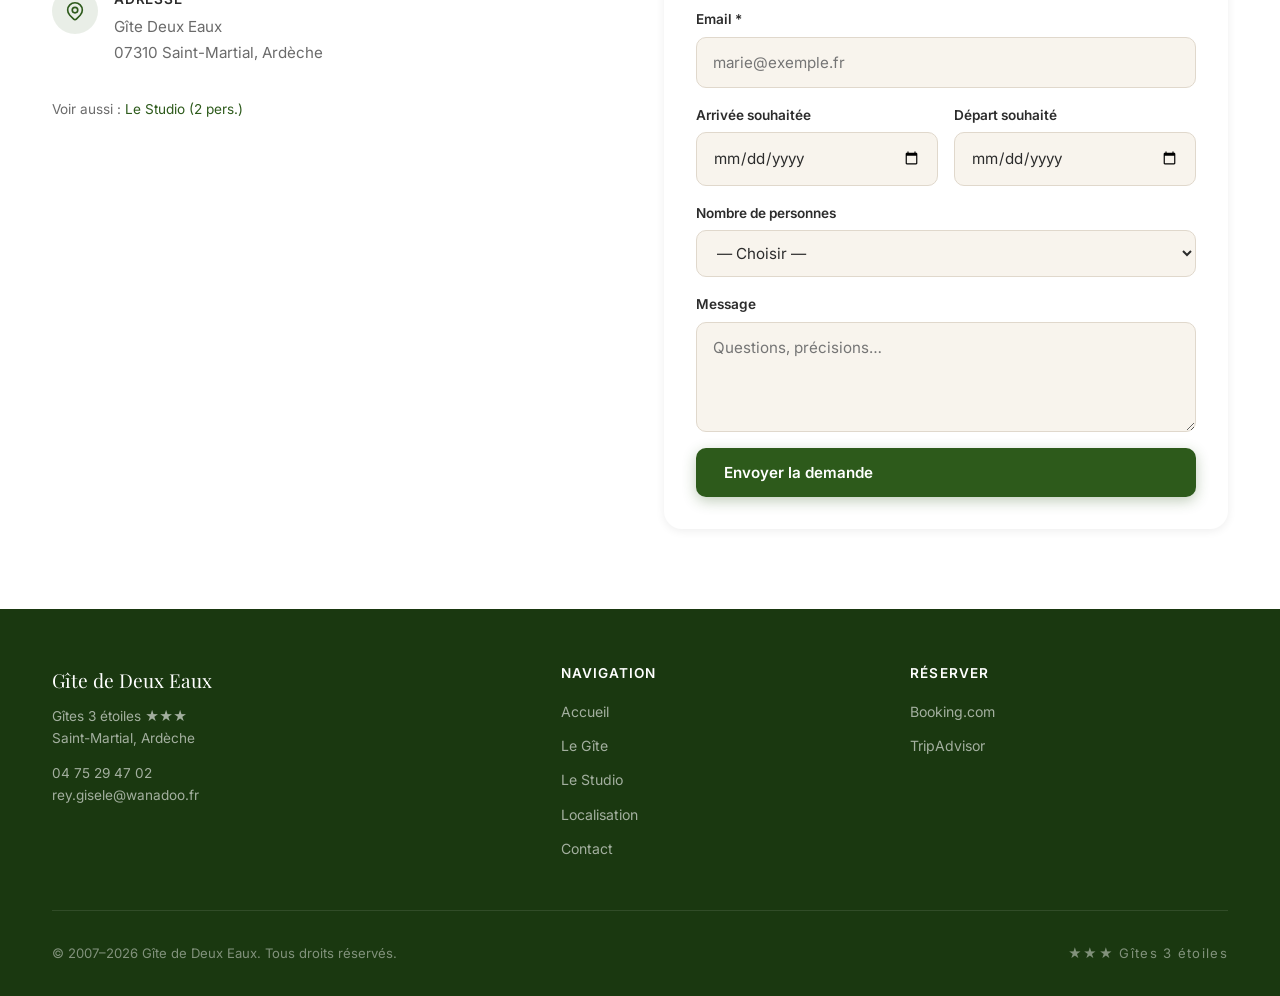
==== commit 782000ec: "update" ====
--- a/location-gite-ardeche-deux-eaux-maison.html
+++ b/location-gite-ardeche-deux-eaux-maison.html
@@ -67,7 +67,7 @@
       <h1>Le Gîte</h1>
       <p>Grande maison de caractère · 115 m² · 4 à 6 personnes</p>
       <div class="prop-hero__badges">
-        <span class="tag tag--accent">&#x2605;&#x2605;&#x2605; Gîtes de France</span>
+        <span class="tag tag--accent">&#x2605;&#x2605;&#x2605; Gîtes 3 étoiles</span>
         <span class="tag">3 chambres</span>
         <span class="tag">Jardin &amp; lac</span>
         <span class="tag">Petit-déjeuner possible</span>
@@ -104,8 +104,8 @@
         <span class="eyebrow">Le Gîte</span>
         <h2>Grande maison de caractère</h2>
         <div class="separator"></div>
-        <p>Le Gîte de Deux Eaux est une grande maison de caractère de <strong>115 m²</strong>, classée <strong>3 étoiles Gîtes de France</strong>, pouvant accueillir de 4 à 6 personnes. Elle dispose de 3 chambres confortables, d'un grand salon, d'une cuisine entièrement équipée et d'une belle terrasse donnant sur le jardin.</p>
-        <p>Le cadre est idyllique : vous êtes au bord d'un lac de charme de 13 hectares, au cœur de la nature ardéchoise, à 800 mètres d'altitude. Baignade, pêche, randonnées et gastronomie locale sont au programme.</p>
+        <p>Le Gîte de Deux Eaux est une grande maison de caractère de <strong>115 m²</strong>, classée <strong>3 étoiles</strong>, pouvant accueillir de 4 à 6 personnes. Elle dispose de 3 chambres confortables, d'un salon, d'une cuisine entièrement équipée et d'une terrasse.</p>
+        <p>Le cadre est idyllique : vous êtes proche d'un lac de charme de 13 hectares, au cœur de la nature ardéchoise, à 800 mètres d'altitude. Baignade, pêche, randonnées et gastronomie locale sont au programme.</p>
         <p>Une formule <strong>chambre d'hôtes</strong> avec petit-déjeuner est disponible pour les courts séjours (4 nuits maximum).</p>
         <a href="#tarifs" class="btn btn--primary mt-md">Voir les tarifs</a>
       </div>
@@ -137,7 +137,7 @@
       </div>
       <div class="amenity fade-up">
         <svg viewBox="0 0 24 24"><path d="M9 5H7a2 2 0 00-2 2v12a2 2 0 002 2h10a2 2 0 002-2V7a2 2 0 00-2-2h-2M9 5a2 2 0 002 2h2a2 2 0 002-2M9 5a2 2 0 012-2h2a2 2 0 012 2" stroke-linecap="round" stroke-linejoin="round"/></svg>
-        Canapé-lit
+        Canapé
       </div>
       <div class="amenity fade-up">
         <svg viewBox="0 0 24 24"><path d="M12 8v4l3 3m6-3a9 9 0 11-18 0 9 9 0 0118 0z" stroke-linecap="round" stroke-linejoin="round"/></svg>
@@ -161,7 +161,7 @@
       </div>
       <div class="amenity fade-up">
         <svg viewBox="0 0 24 24"><path d="M5 3v4M3 5h4M6 17v4m-2-2h4m5-16l2.286 6.857L21 12l-5.714 2.143L13 21l-2.286-6.857L5 12l5.714-2.143L13 3z" stroke-linecap="round" stroke-linejoin="round"/></svg>
-        Jardin &amp; terrasse
+        Terrasse
       </div>
       <div class="amenity fade-up">
         <svg viewBox="0 0 24 24"><path d="M17.657 16.657L13.414 20.9a1.998 1.998 0 01-2.827 0l-4.244-4.243a8 8 0 1111.314 0z" stroke-linecap="round" stroke-linejoin="round"/></svg>
@@ -181,7 +181,7 @@
       </div>
       <div class="amenity fade-up">
         <svg viewBox="0 0 24 24"><path d="M9 12l2 2 4-4m5.618-4.016A11.955 11.955 0 0112 2.944a11.955 11.955 0 01-8.618 3.04A12.02 12.02 0 003 9c0 5.591 3.824 10.29 9 11.622 5.176-1.332 9-6.03 9-11.622 0-1.042-.133-2.052-.382-3.016z" stroke-linecap="round" stroke-linejoin="round"/></svg>
-        Classé 3&#x2605; Gîtes de France
+        Gîtes 3 étoiles
       </div>
       <div class="amenity fade-up">
         <svg viewBox="0 0 24 24"><path d="M7 16a4 4 0 01-.88-7.903A5 5 0 1115.9 6L16 6a5 5 0 011 9.9M9 19l3 3m0 0l3-3m-3 3V10" stroke-linecap="round" stroke-linejoin="round"/></svg>
@@ -518,7 +518,7 @@
     <div class="footer__grid">
       <div class="footer__brand">
         <span style="display:block; font-family:var(--font-heading); font-size:1.2rem; color:#fff; margin-bottom:.35rem">Gîte de Deux Eaux</span>
-        <p>Gîtes de France &#x2605;&#x2605;&#x2605;<br>Saint-Martial, Ardèche</p>
+        <p>Gîtes 3 étoiles &#x2605;&#x2605;&#x2605;<br>Saint-Martial, Ardèche</p>
         <p style="margin-top:.75rem">
           <a href="tel:+33475294702" style="color:rgba(255,255,255,.6)">04 75 29 47 02</a><br>
           <a href="mailto:rey.gisele@wanadoo.fr" style="color:rgba(255,255,255,.6)">rey.gisele@wanadoo.fr</a>
@@ -544,7 +544,7 @@
     </div>
     <div class="footer__bottom">
       <p>&copy; 2007–2026 Gîte de Deux Eaux. Tous droits réservés.</p>
-      <p class="footer__stars">&#x2605;&#x2605;&#x2605; Gîtes de France</p>
+      <p class="footer__stars">&#x2605;&#x2605;&#x2605; Gîtes 3 étoiles</p>
     </div>
   </div>
 </footer>
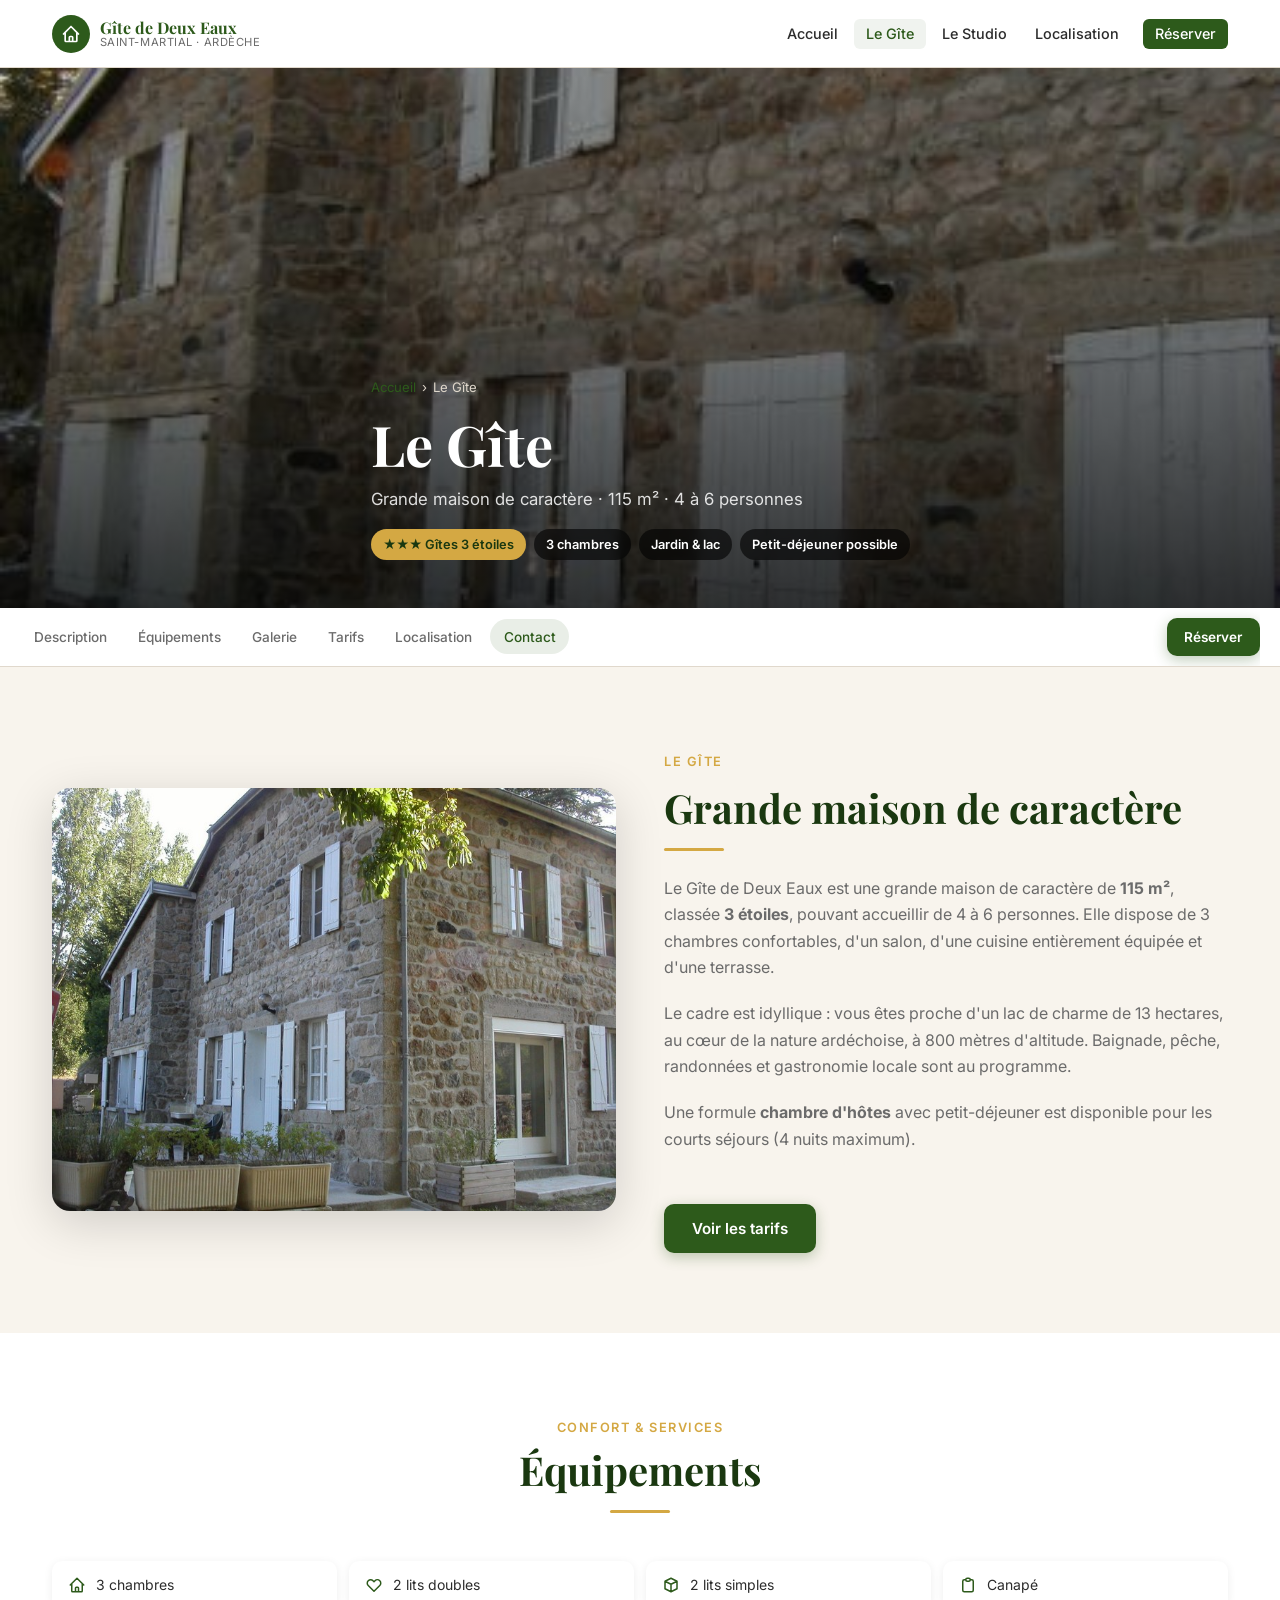
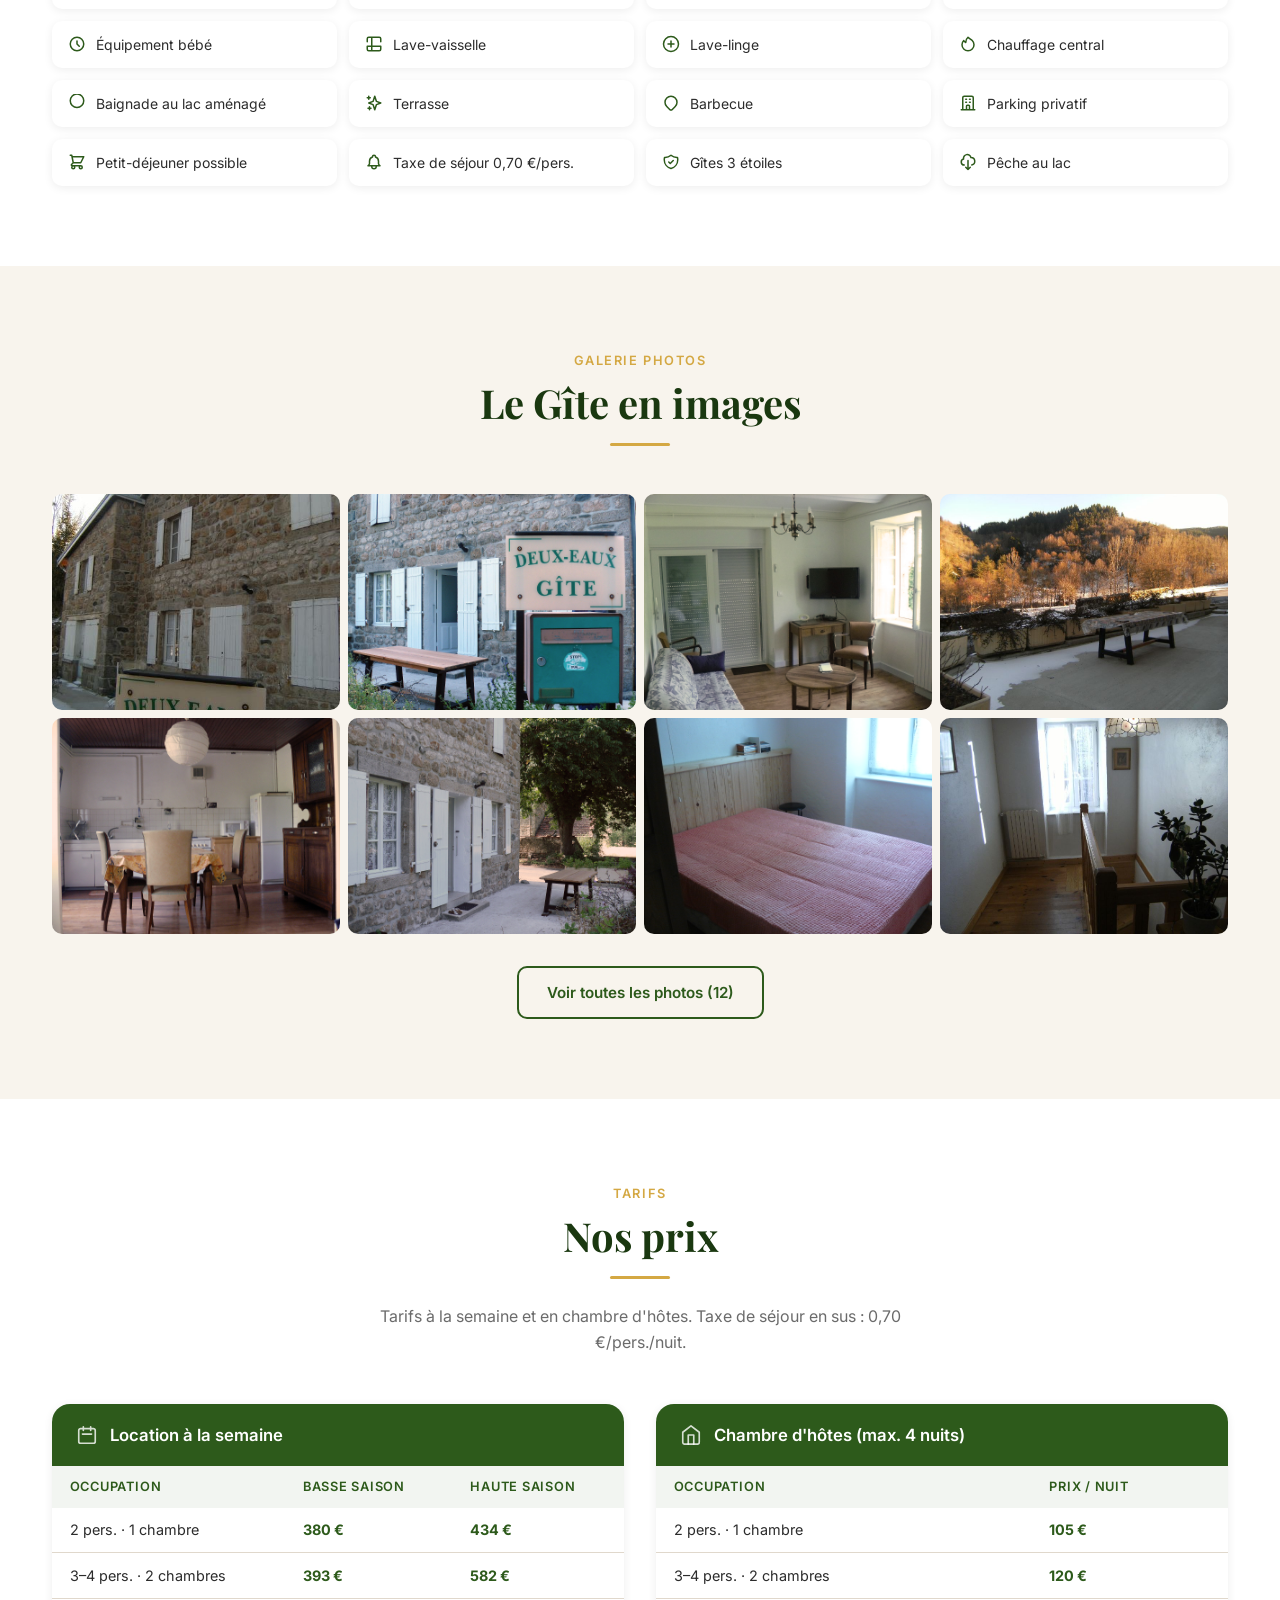
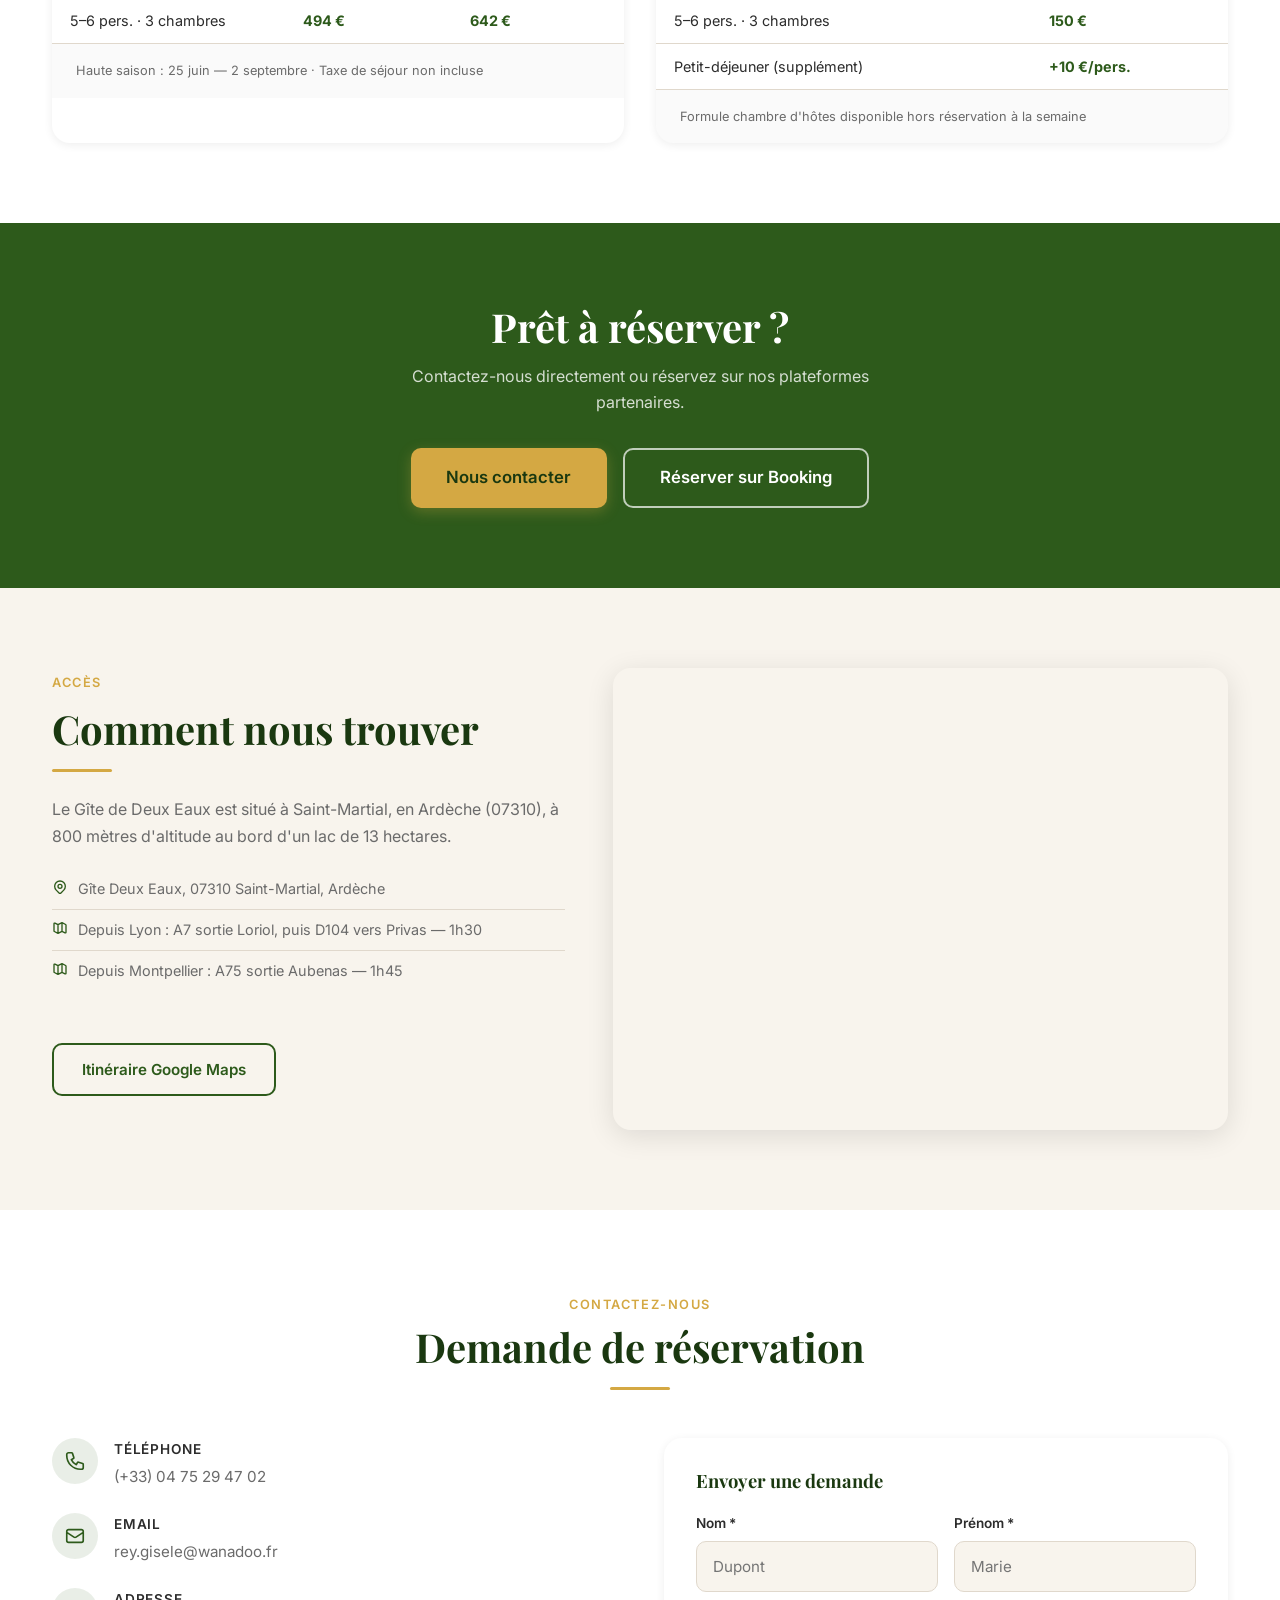
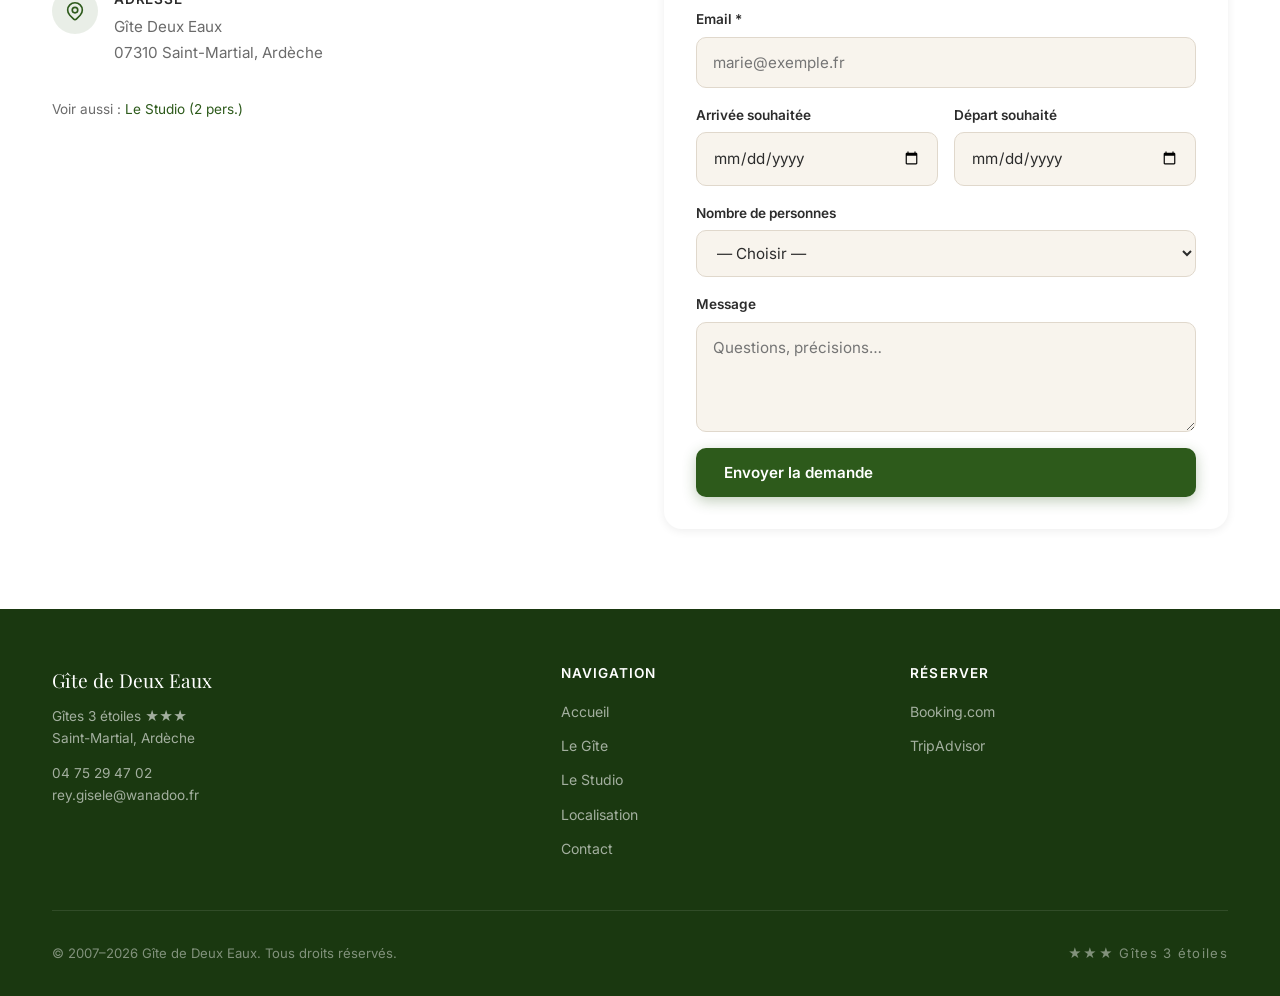
==== commit 20eca029: "update price" ====
--- a/location-gite-ardeche-deux-eaux-maison.html
+++ b/location-gite-ardeche-deux-eaux-maison.html
@@ -313,12 +313,12 @@
             <tr>
               <td>3–4 pers. · 2 chambres</td>
               <td class="price">393 €</td>
-              <td class="price">525 €</td>
+              <td class="price">582 €</td>
             </tr>
             <tr>
               <td>5–6 pers. · 3 chambres</td>
-              <td class="price">406 €</td>
-              <td class="price">616 €</td>
+              <td class="price">494 €</td>
+              <td class="price">642 €</td>
             </tr>
           </tbody>
         </table>
@@ -343,7 +343,7 @@
           <tbody>
             <tr>
               <td>2 pers. · 1 chambre</td>
-              <td class="price">90 €</td>
+              <td class="price">105 €</td>
             </tr>
             <tr>
               <td>3–4 pers. · 2 chambres</td>
@@ -355,7 +355,7 @@
             </tr>
             <tr>
               <td>Petit-déjeuner (supplément)</td>
-              <td class="price">+7 €/pers.</td>
+              <td class="price">+10 €/pers.</td>
             </tr>
           </tbody>
         </table>
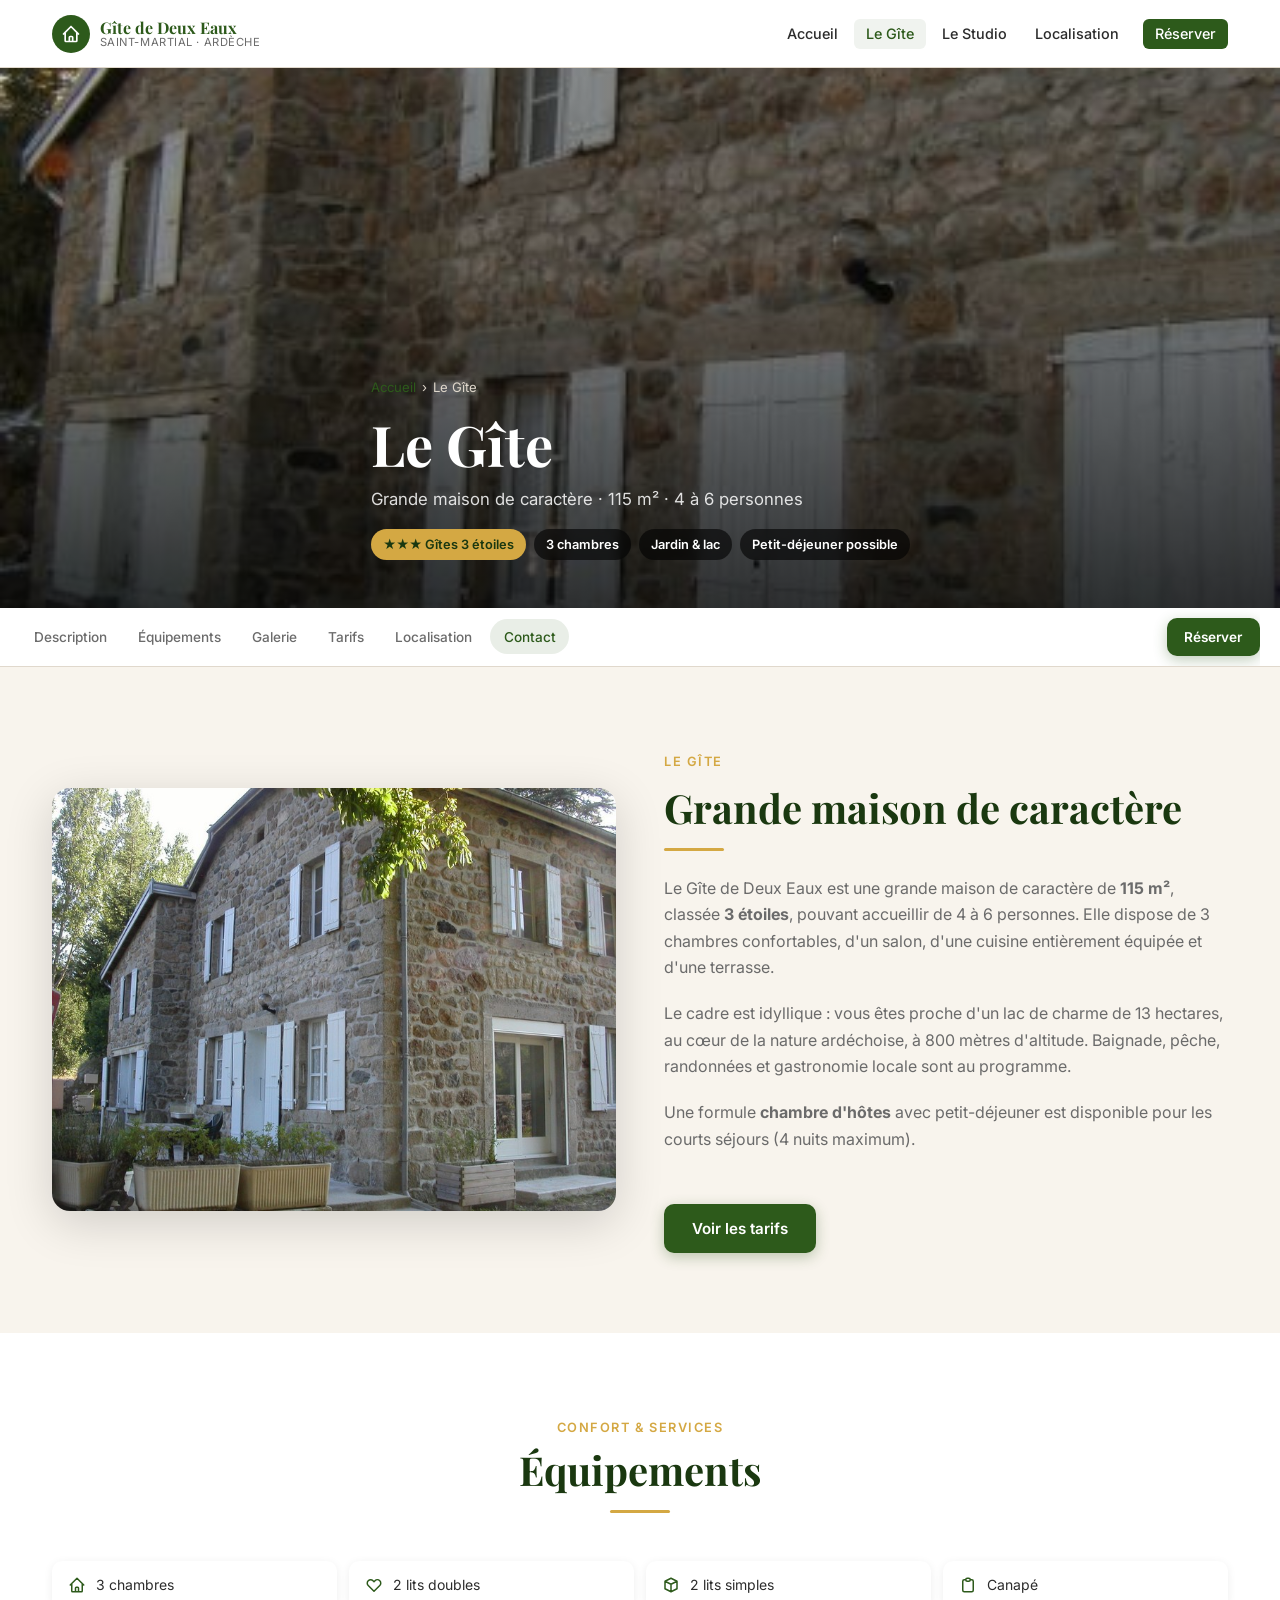
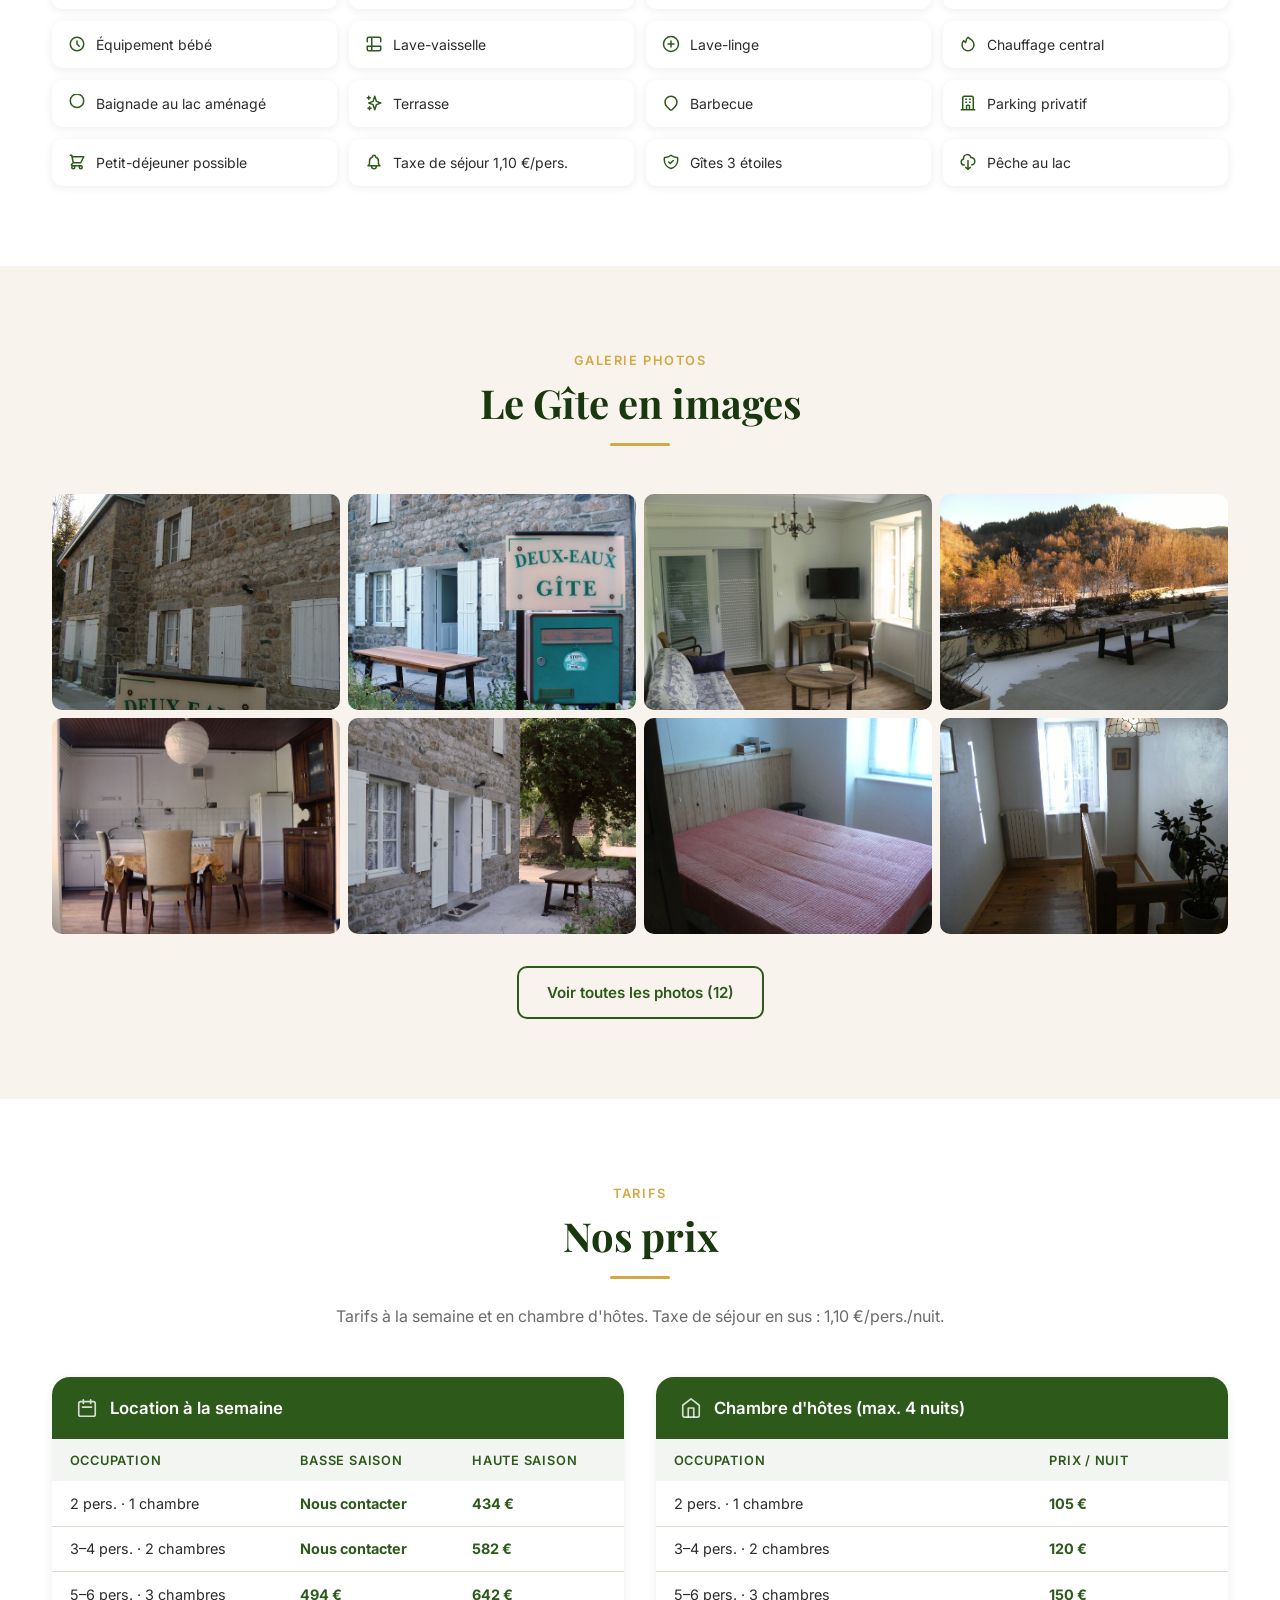
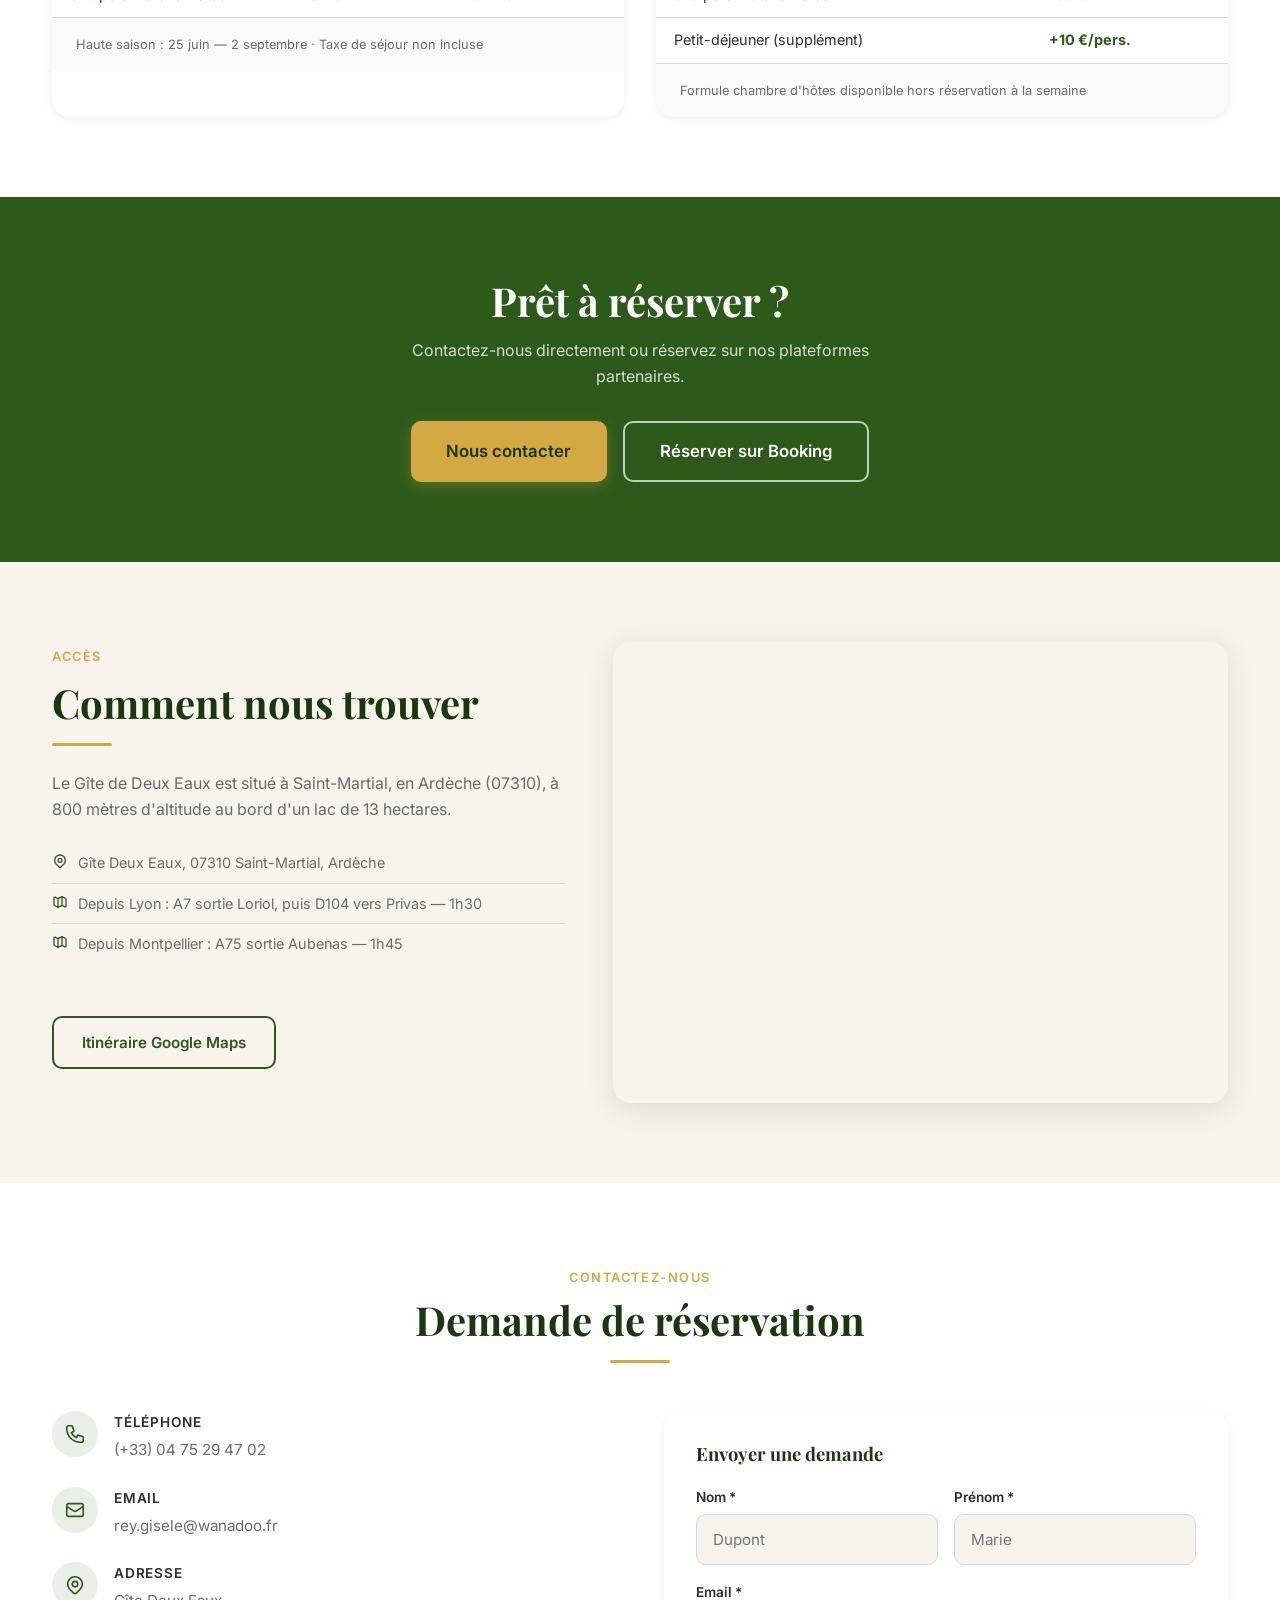
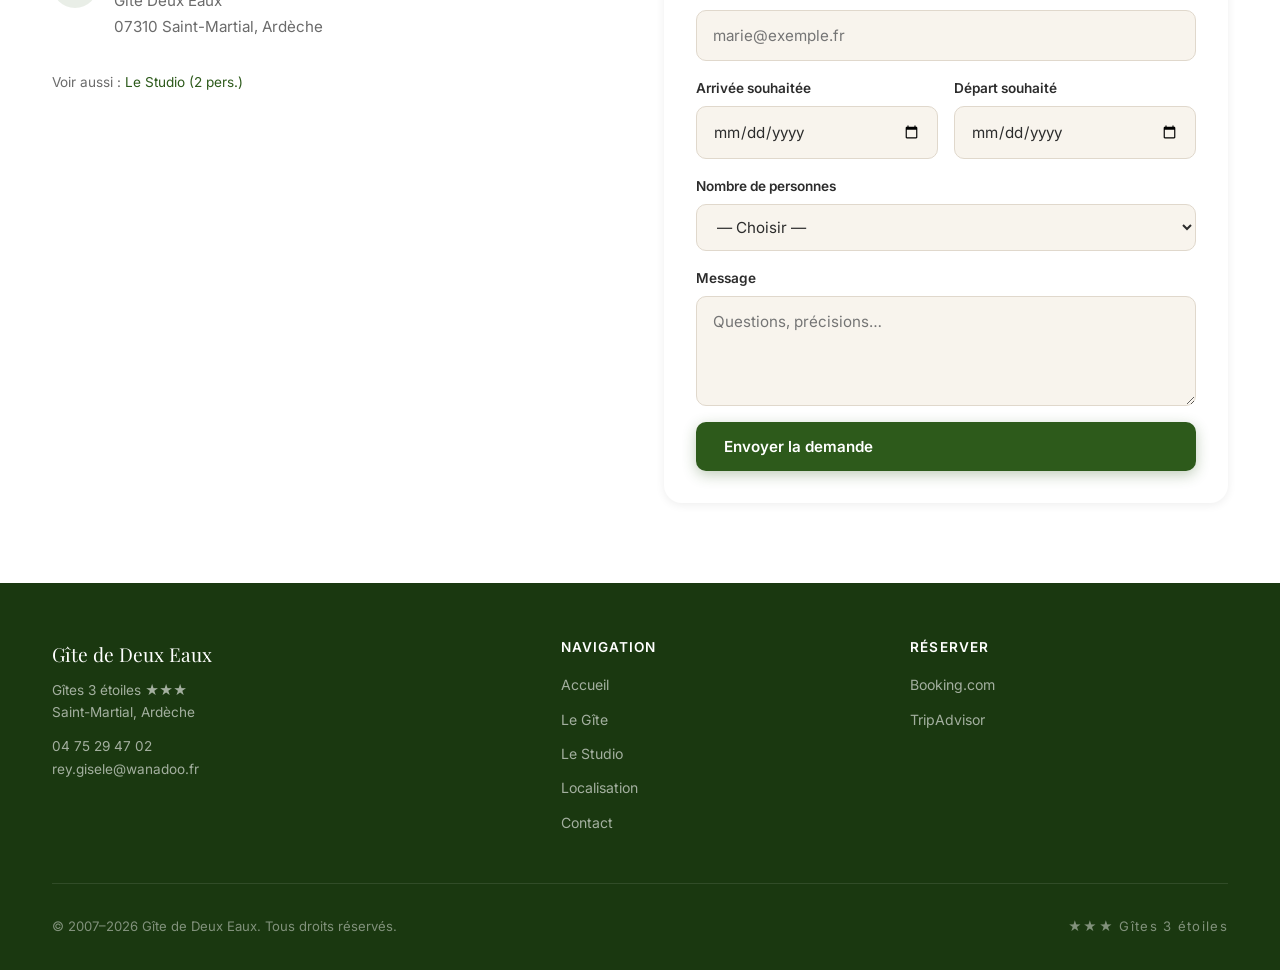
==== commit bb020198: "update price" ====
--- a/location-gite-ardeche-deux-eaux-maison.html
+++ b/location-gite-ardeche-deux-eaux-maison.html
@@ -177,7 +177,7 @@
       </div>
       <div class="amenity fade-up">
         <svg viewBox="0 0 24 24"><path d="M15 17h5l-1.405-1.405A2.032 2.032 0 0118 14.158V11a6.002 6.002 0 00-4-5.659V5a2 2 0 10-4 0v.341C7.67 6.165 6 8.388 6 11v3.159c0 .538-.214 1.055-.595 1.436L4 17h5m6 0v1a3 3 0 11-6 0v-1m6 0H9" stroke-linecap="round" stroke-linejoin="round"/></svg>
-        Taxe de séjour 0,70 €/pers.
+        Taxe de séjour 1,10 €/pers.
       </div>
       <div class="amenity fade-up">
         <svg viewBox="0 0 24 24"><path d="M9 12l2 2 4-4m5.618-4.016A11.955 11.955 0 0112 2.944a11.955 11.955 0 01-8.618 3.04A12.02 12.02 0 003 9c0 5.591 3.824 10.29 9 11.622 5.176-1.332 9-6.03 9-11.622 0-1.042-.133-2.052-.382-3.016z" stroke-linecap="round" stroke-linejoin="round"/></svg>
@@ -285,7 +285,7 @@
       <span class="eyebrow">Tarifs</span>
       <h2>Nos prix</h2>
       <div class="separator separator--center"></div>
-      <p>Tarifs à la semaine et en chambre d'hôtes. Taxe de séjour en sus : 0,70 €/pers./nuit.</p>
+      <p>Tarifs à la semaine et en chambre d'hôtes. Taxe de séjour en sus : 1,10 €/pers./nuit.</p>
     </div>
 
     <div class="pricing__wrap">
@@ -307,12 +307,12 @@
           <tbody>
             <tr>
               <td>2 pers. · 1 chambre</td>
-              <td class="price">380 €</td>
+              <td class="price">Nous contacter</td>
               <td class="price">434 €</td>
             </tr>
             <tr>
               <td>3–4 pers. · 2 chambres</td>
-              <td class="price">393 €</td>
+              <td class="price">Nous contacter</td>
               <td class="price">582 €</td>
             </tr>
             <tr>
--- a/css/main.css
+++ b/css/main.css
@@ -86,7 +86,7 @@
   margin-bottom: .5rem;
 }
 .section__header h2 { margin-bottom: .75rem; }
-.section__header p { max-width: 540px; margin: 0 auto; }
+.section__header p { max-width: 630px; margin: 0 auto; }
 
 /* ===== BUTTONS ===== */
 .btn {
@@ -864,8 +864,9 @@
 .platforms__grid {
   display: grid;
   gap: 1.5rem;
-}
-@media (min-width: 540px) { .platforms__grid { grid-template-columns: repeat(2, 1fr); } }
+  grid-template-columns: repeat(auto-fit, minmax(220px, 320px));
+  justify-content: center;
+}
 
 .platform-card {
   background: var(--c-bg-card);
@@ -880,7 +881,7 @@
   gap: 1rem;
 }
 .platform-card:hover { transform: translateY(-5px); box-shadow: var(--shadow-md); }
-.platform-card img { height: 36px; width: auto; object-fit: contain; }
+.platform-card img { height: 90px; width: auto; object-fit: contain; }
 .platform-card p { font-size: .9rem; }
 
 /* ===== BOOKING CTA ===== */
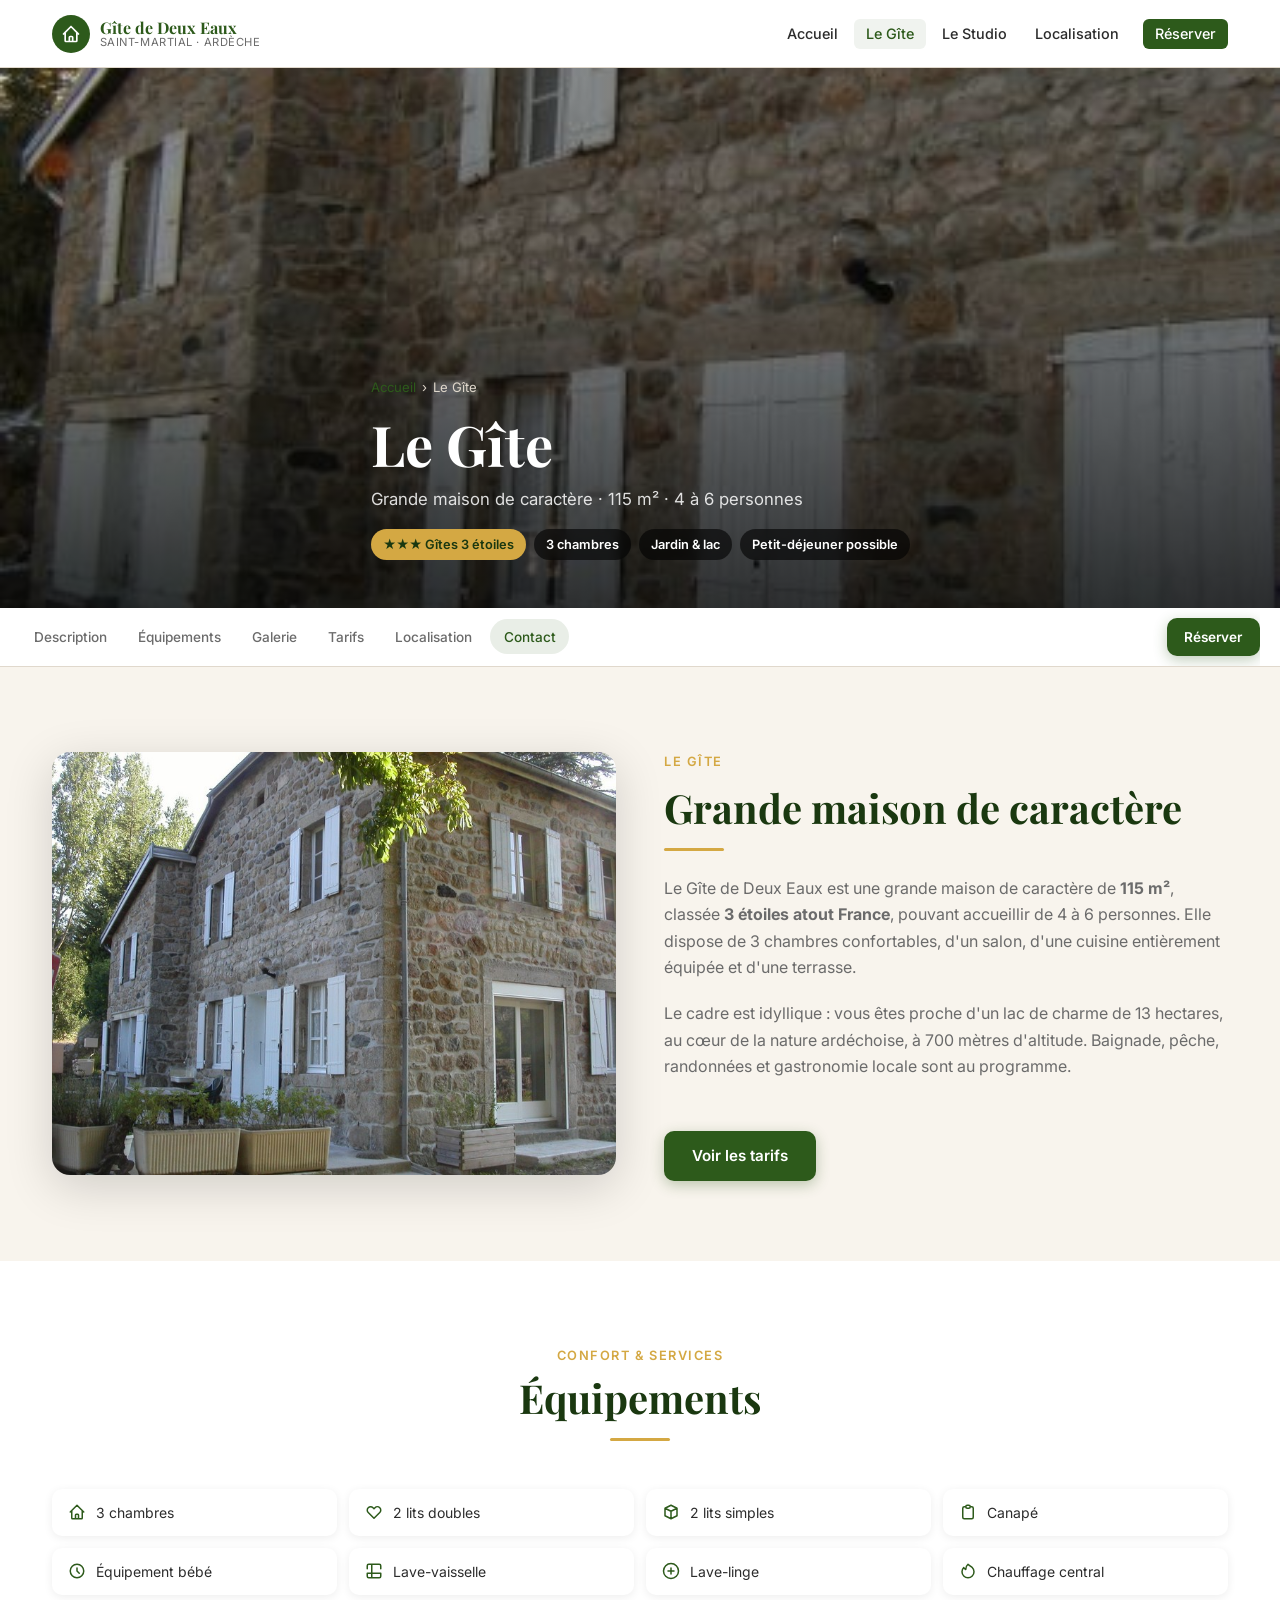
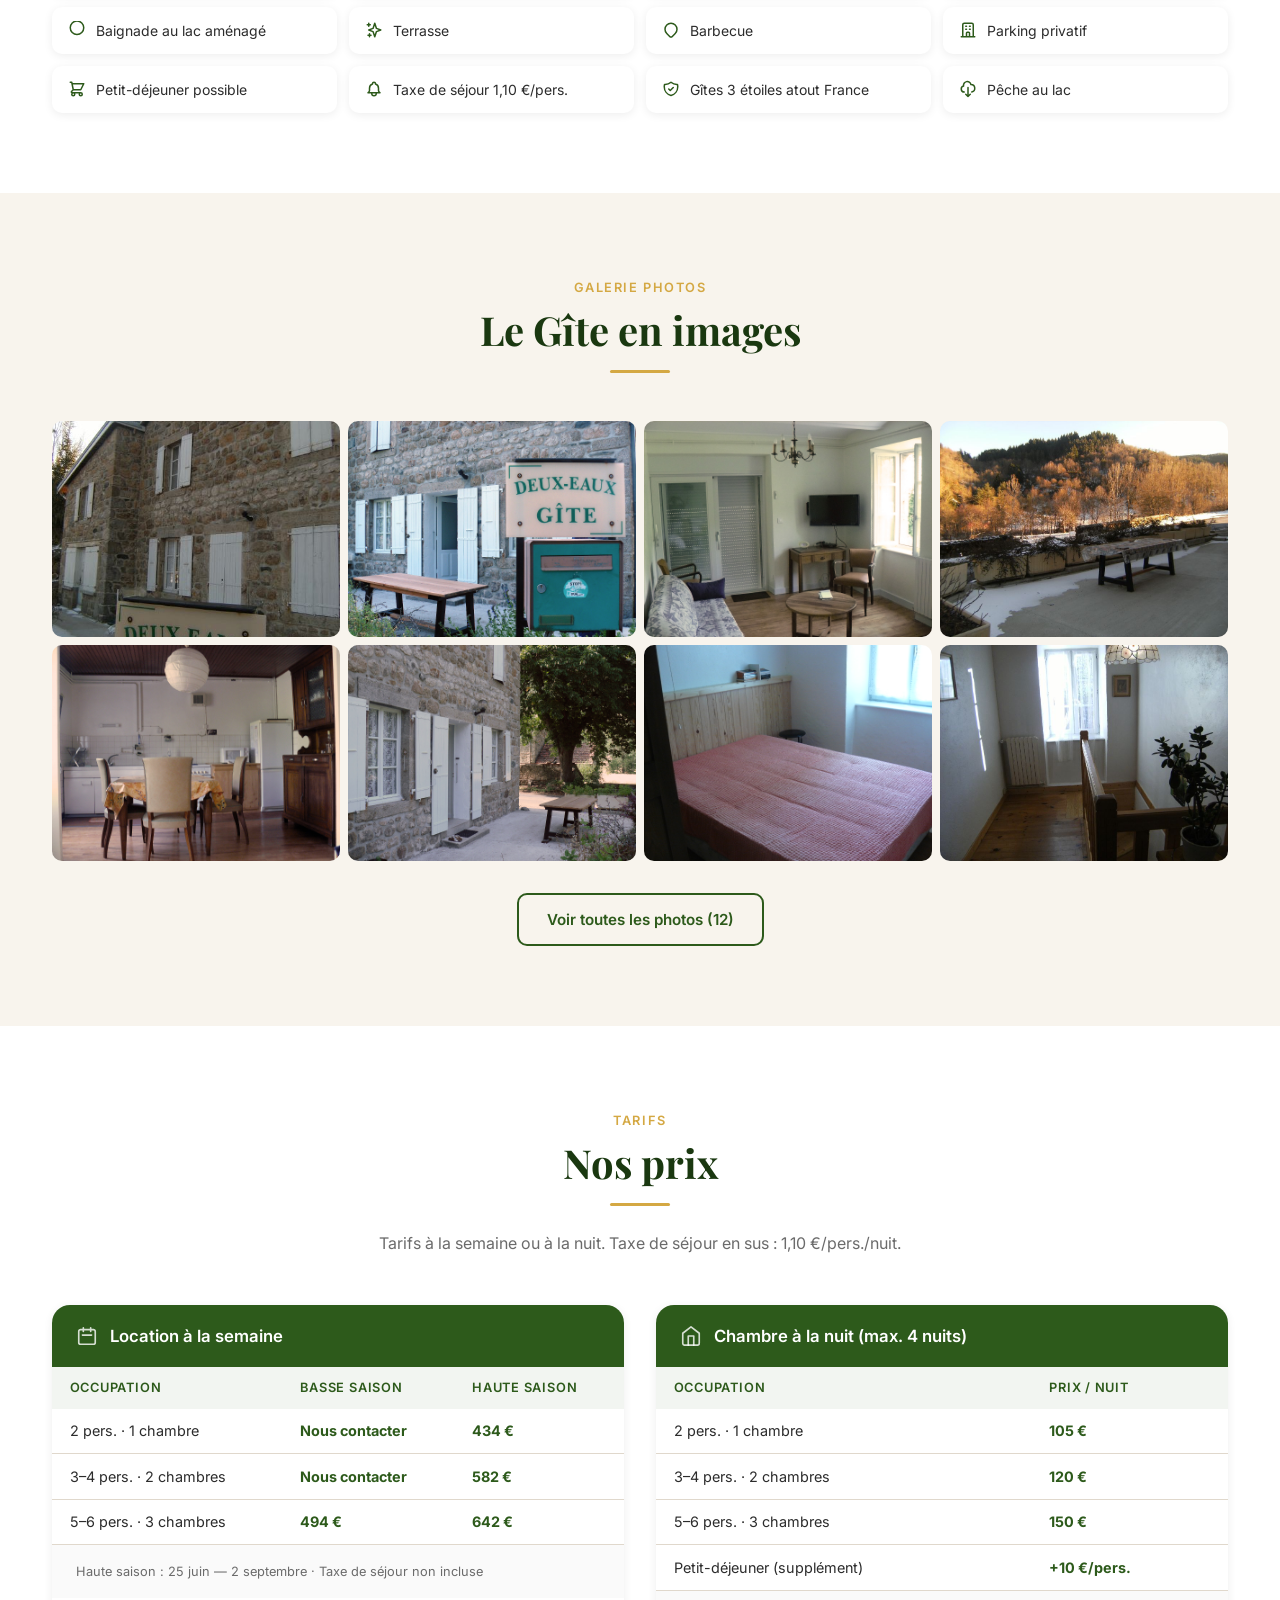
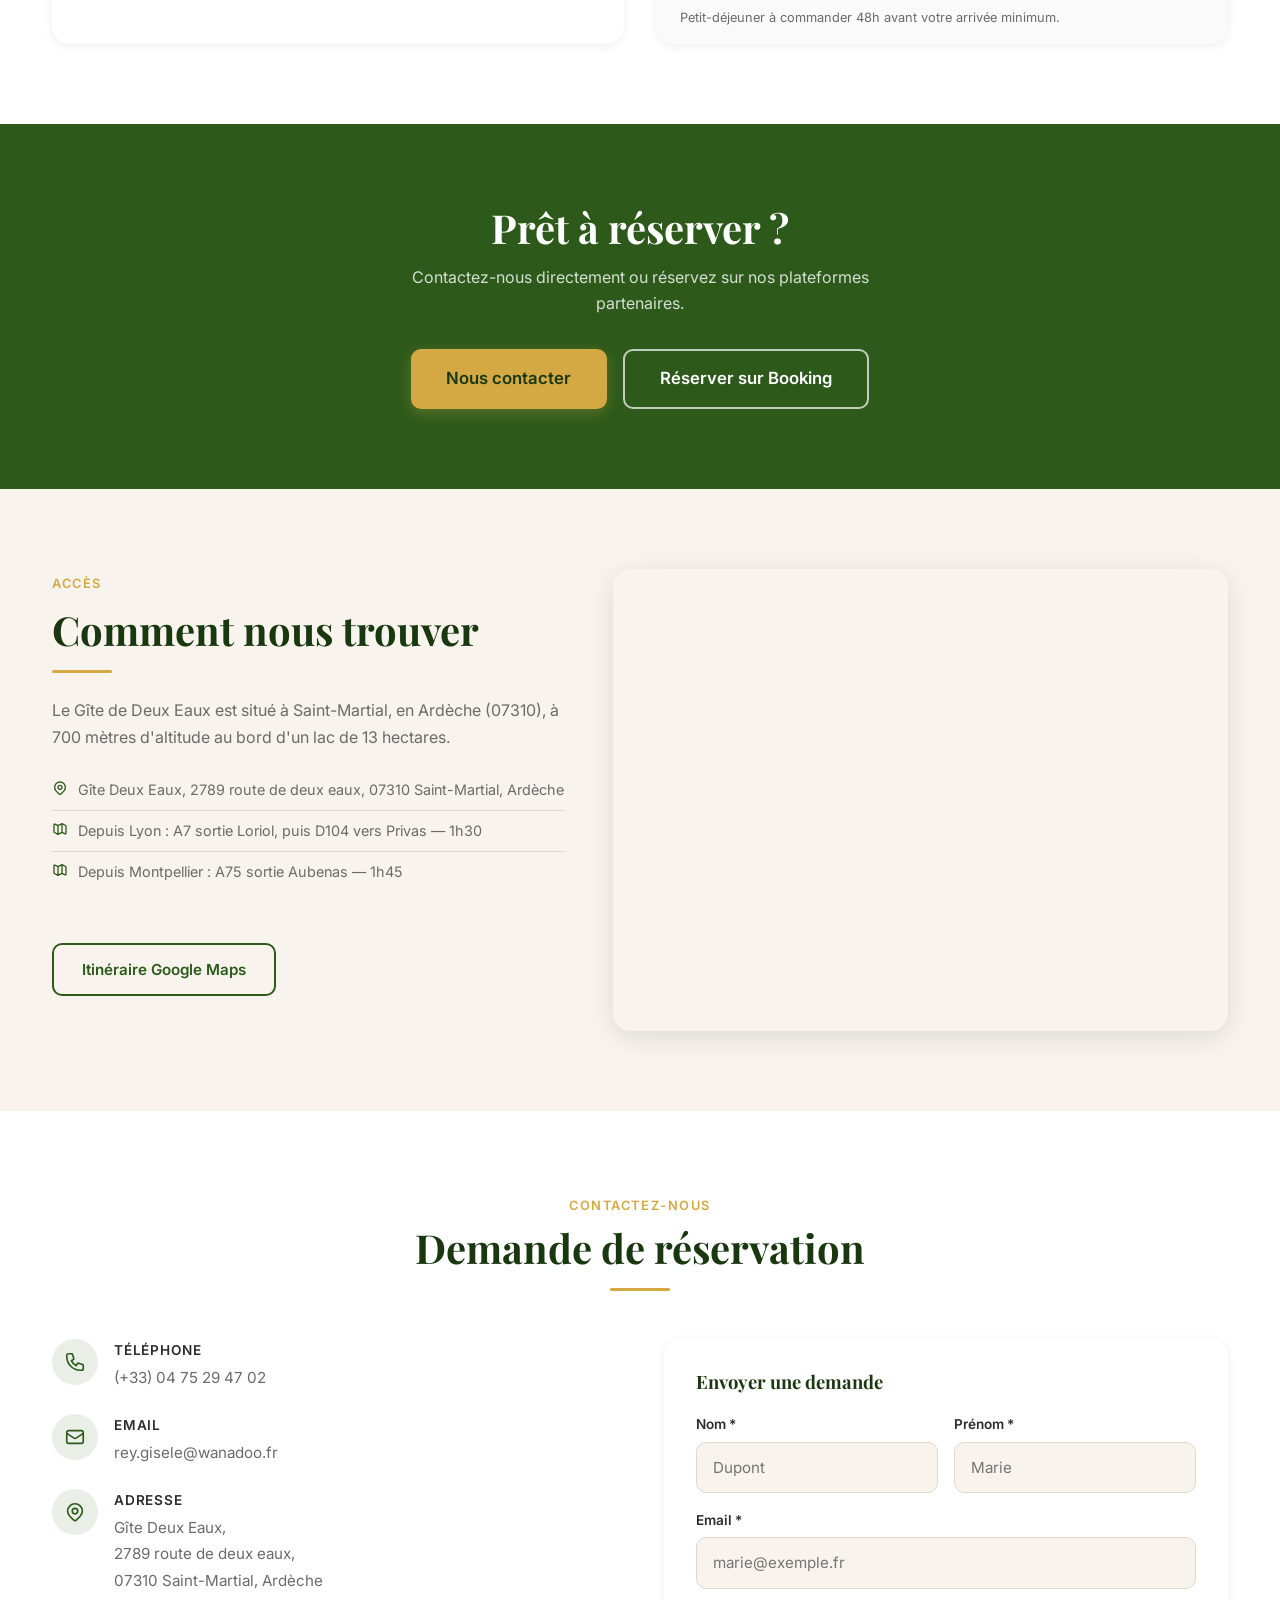
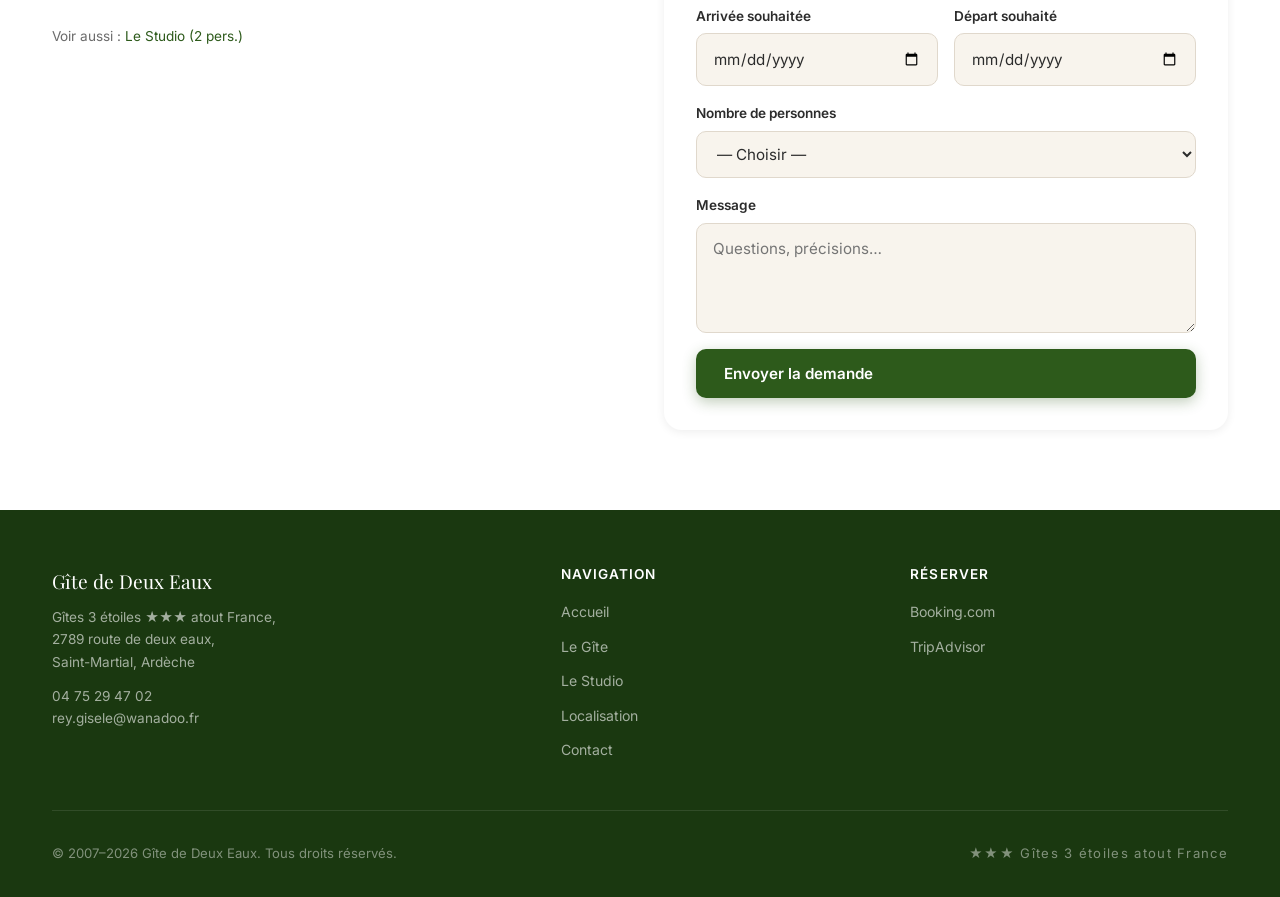
==== commit a873db88: "update" ====
--- a/location-gite-ardeche-deux-eaux-maison.html
+++ b/location-gite-ardeche-deux-eaux-maison.html
@@ -4,7 +4,7 @@
   <meta charset="UTF-8">
   <meta name="viewport" content="width=device-width, initial-scale=1.0">
   <title>Le Gîte — 115 m², 4 à 6 personnes · Gîte de Deux Eaux, Ardèche</title>
-  <meta name="description" content="Gîte 3 étoiles de 115 m² pour 4 à 6 personnes à Saint-Martial en Ardèche. 3 chambres, cuisine équipée, jardin, lac idéal pour les loisirs. Location à la semaine ou en chambre d'hôtes.">
+  <meta name="description" content="Gîte 3 étoiles de 115 m² pour 4 à 6 personnes à Saint-Martial en Ardèche. 3 chambres, cuisine équipée, jardin, lac idéal pour les loisirs. Location à la semaine ou à la nuit.">
   <link rel="canonical" href="https://giteardeche-deuxeaux.com/location-gite-ardeche-deux-eaux-maison.html">
   <link rel="icon" href="gite.ico">
 
@@ -104,9 +104,8 @@
         <span class="eyebrow">Le Gîte</span>
         <h2>Grande maison de caractère</h2>
         <div class="separator"></div>
-        <p>Le Gîte de Deux Eaux est une grande maison de caractère de <strong>115 m²</strong>, classée <strong>3 étoiles</strong>, pouvant accueillir de 4 à 6 personnes. Elle dispose de 3 chambres confortables, d'un salon, d'une cuisine entièrement équipée et d'une terrasse.</p>
-        <p>Le cadre est idyllique : vous êtes proche d'un lac de charme de 13 hectares, au cœur de la nature ardéchoise, à 800 mètres d'altitude. Baignade, pêche, randonnées et gastronomie locale sont au programme.</p>
-        <p>Une formule <strong>chambre d'hôtes</strong> avec petit-déjeuner est disponible pour les courts séjours (4 nuits maximum).</p>
+        <p>Le Gîte de Deux Eaux est une grande maison de caractère de <strong>115 m²</strong>, classée <strong>3 étoiles atout France</strong>, pouvant accueillir de 4 à 6 personnes. Elle dispose de 3 chambres confortables, d'un salon, d'une cuisine entièrement équipée et d'une terrasse.</p>
+        <p>Le cadre est idyllique : vous êtes proche d'un lac de charme de 13 hectares, au cœur de la nature ardéchoise, à 700 mètres d'altitude. Baignade, pêche, randonnées et gastronomie locale sont au programme.</p>
         <a href="#tarifs" class="btn btn--primary mt-md">Voir les tarifs</a>
       </div>
     </div>
@@ -181,7 +180,7 @@
       </div>
       <div class="amenity fade-up">
         <svg viewBox="0 0 24 24"><path d="M9 12l2 2 4-4m5.618-4.016A11.955 11.955 0 0112 2.944a11.955 11.955 0 01-8.618 3.04A12.02 12.02 0 003 9c0 5.591 3.824 10.29 9 11.622 5.176-1.332 9-6.03 9-11.622 0-1.042-.133-2.052-.382-3.016z" stroke-linecap="round" stroke-linejoin="round"/></svg>
-        Gîtes 3 étoiles
+        Gîtes 3 étoiles atout France
       </div>
       <div class="amenity fade-up">
         <svg viewBox="0 0 24 24"><path d="M7 16a4 4 0 01-.88-7.903A5 5 0 1115.9 6L16 6a5 5 0 011 9.9M9 19l3 3m0 0l3-3m-3 3V10" stroke-linecap="round" stroke-linejoin="round"/></svg>
@@ -285,7 +284,7 @@
       <span class="eyebrow">Tarifs</span>
       <h2>Nos prix</h2>
       <div class="separator separator--center"></div>
-      <p>Tarifs à la semaine et en chambre d'hôtes. Taxe de séjour en sus : 1,10 €/pers./nuit.</p>
+      <p>Tarifs à la semaine ou à la nuit. Taxe de séjour en sus : 1,10 €/pers./nuit.</p>
     </div>
 
     <div class="pricing__wrap">
@@ -331,7 +330,7 @@
       <div class="pricing-card fade-up">
         <div class="pricing-card__header">
           <svg viewBox="0 0 24 24"><path d="M3 9l9-7 9 7v11a2 2 0 01-2 2H5a2 2 0 01-2-2V9z" stroke-linecap="round" stroke-linejoin="round"/><polyline points="9 22 9 12 15 12 15 22" stroke-linecap="round" stroke-linejoin="round"/></svg>
-          <h3>Chambre d'hôtes (max. 4 nuits)</h3>
+          <h3>Chambre à la nuit (max. 4 nuits)</h3>
         </div>
         <table class="pricing-card__table">
           <thead>
@@ -360,7 +359,7 @@
           </tbody>
         </table>
         <p class="pricing-note">
-          Formule chambre d'hôtes disponible hors réservation à la semaine
+           Petit-déjeuner à commander 48h avant votre arrivée minimum.
         </p>
       </div>
     </div>
@@ -388,11 +387,11 @@
         <span class="eyebrow">Accès</span>
         <h2>Comment nous trouver</h2>
         <div class="separator"></div>
-        <p>Le Gîte de Deux Eaux est situé à Saint-Martial, en Ardèche (07310), à 800 mètres d'altitude au bord d'un lac de 13 hectares.</p>
+        <p>Le Gîte de Deux Eaux est situé à Saint-Martial, en Ardèche (07310), à 700 mètres d'altitude au bord d'un lac de 13 hectares.</p>
         <ul class="location__list">
           <li>
             <svg viewBox="0 0 24 24"><path d="M17.657 16.657L13.414 20.9a1.998 1.998 0 01-2.827 0l-4.244-4.243a8 8 0 1111.314 0z" stroke-linecap="round" stroke-linejoin="round"/><path d="M15 11a3 3 0 11-6 0 3 3 0 016 0z" stroke-linecap="round" stroke-linejoin="round"/></svg>
-            Gîte Deux Eaux, 07310 Saint-Martial, Ardèche
+            Gîte Deux Eaux, 2789 route de deux eaux, 07310 Saint-Martial, Ardèche
           </li>
           <li>
             <svg viewBox="0 0 24 24"><path d="M9 20l-5.447-2.724A1 1 0 013 16.382V5.618a1 1 0 011.447-.894L9 7m0 13l6-3m-6 3V7m6 10l4.553 2.276A1 1 0 0021 18.382V7.618a1 1 0 00-.553-.894L15 4m0 13V4m0 0L9 7" stroke-linecap="round" stroke-linejoin="round"/></svg>
@@ -453,7 +452,7 @@
           </div>
           <div class="contact-item__text">
             <strong>Adresse</strong>
-            <span>Gîte Deux Eaux<br>07310 Saint-Martial, Ardèche</span>
+            <span>Gîte Deux Eaux,<br>2789 route de deux eaux,<br/>07310 Saint-Martial, Ardèche</span>
           </div>
         </div>
         <p style="font-size:.85rem; color:var(--c-text-muted); margin-top:.5rem">
@@ -518,7 +517,7 @@
     <div class="footer__grid">
       <div class="footer__brand">
         <span style="display:block; font-family:var(--font-heading); font-size:1.2rem; color:#fff; margin-bottom:.35rem">Gîte de Deux Eaux</span>
-        <p>Gîtes 3 étoiles &#x2605;&#x2605;&#x2605;<br>Saint-Martial, Ardèche</p>
+        <p>Gîtes 3 étoiles &#x2605;&#x2605;&#x2605; atout France, <br>2789 route de deux eaux,<br/>Saint-Martial, Ardèche</p>
         <p style="margin-top:.75rem">
           <a href="tel:+33475294702" style="color:rgba(255,255,255,.6)">04 75 29 47 02</a><br>
           <a href="mailto:rey.gisele@wanadoo.fr" style="color:rgba(255,255,255,.6)">rey.gisele@wanadoo.fr</a>
@@ -544,7 +543,7 @@
     </div>
     <div class="footer__bottom">
       <p>&copy; 2007–2026 Gîte de Deux Eaux. Tous droits réservés.</p>
-      <p class="footer__stars">&#x2605;&#x2605;&#x2605; Gîtes 3 étoiles</p>
+      <p class="footer__stars">&#x2605;&#x2605;&#x2605; Gîtes 3 étoiles atout France</p>
     </div>
   </div>
 </footer>
